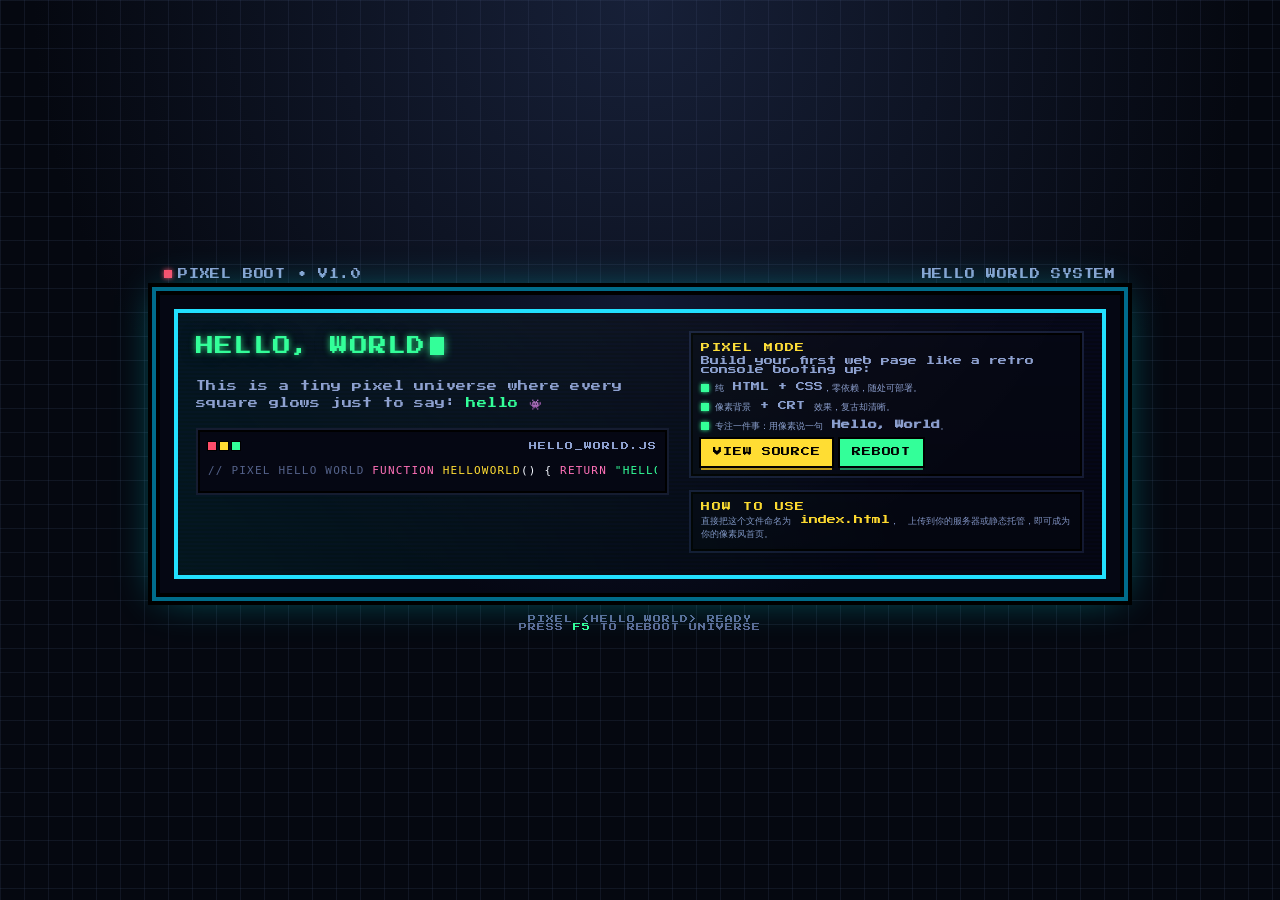
==== index.html @ ab80cd33 "Update index.html" ====
<!DOCTYPE html>
<html lang="zh-CN">
<head>
  <meta charset="UTF-8">
  <title>Pixel Hello World</title>
  <meta name="viewport" content="width=device-width, initial-scale=1.0">

  <!-- 像素字体 -->
  <link rel="preconnect" href="https://fonts.googleapis.com">
  <link rel="preconnect" href="https://fonts.gstatic.com" crossorigin>
  <link href="https://fonts.googleapis.com/css2?family=Press+Start+2P&display=swap" rel="stylesheet">

  <style>
    /* 全局重置 */
    * {
      margin: 0;
      padding: 0;
      box-sizing: border-box;
    }

    :root {
      --bg: #050810;
      --grid: rgba(72, 85, 122, 0.18);
      --screen-bg: #0b1020;
      --screen-border: #22e0ff;
      --screen-border-dark: #006c8a;
      --text-main: #f4f7ff;
      --text-dim: #8ea1d0;
      --accent: #ffdd33;
      --pixel-green: #33ff99;
      --danger: #ff4d6a;
    }

    body {
      min-height: 100vh;
      background:
        linear-gradient(90deg, var(--grid) 1px, transparent 1px),
        linear-gradient(var(--grid) 1px, transparent 1px),
        radial-gradient(circle at top, #172038 0, var(--bg) 55%);
      background-size: 24px 24px, 24px 24px, cover;
      color: var(--text-main);
      font-family: system-ui, -apple-system, BlinkMacSystemFont, "Segoe UI", sans-serif;
      display: flex;
      align-items: center;
      justify-content: center;
      padding: 16px;
      overflow: hidden;
    }

    /* 漂浮像素方块背景 */
    .pixel-floating {
      position: fixed;
      inset: 0;
      pointer-events: none;
      z-index: 0;
    }

    .pixel-dot {
      position: absolute;
      width: 6px;
      height: 6px;
      background: #39ffb6;
      box-shadow: 0 0 10px #39ffb6;
      image-rendering: pixelated;
      opacity: 0.7;
      animation: float 14s linear infinite;
    }

    .pixel-dot:nth-child(2) { background: #ff71b8; box-shadow: 0 0 10px #ff71b8; animation-duration: 18s; }
    .pixel-dot:nth-child(3) { background: #ffd93b; box-shadow: 0 0 10px #ffd93b; animation-duration: 22s; }
    .pixel-dot:nth-child(4) { background: #7aa2ff; box-shadow: 0 0 10px #7aa2ff; animation-duration: 16s; }

    @keyframes float {
      0% { transform: translateY(0) translateX(0); opacity: 0; }
      10% { opacity: 1; }
      50% { transform: translateY(-40vh) translateX(20vw); }
      100% { transform: translateY(-90vh) translateX(-10vw); opacity: 0; }
    }

    /* 中央内容 */
    .wrapper {
      position: relative;
      z-index: 1;
      width: 100%;
      max-width: 960px;
      display: flex;
      flex-direction: column;
      gap: 16px;
    }

    .top-bar {
      display: flex;
      justify-content: space-between;
      align-items: center;
      font-family: "Press Start 2P", system-ui, sans-serif;
      font-size: 10px;
      color: var(--text-dim);
      text-transform: uppercase;
      letter-spacing: 0.08em;
      padding-inline: 4px;
    }

    .top-bar span {
      display: inline-flex;
      align-items: center;
      gap: 6px;
    }

    .pixel-dot-mini {
      width: 8px;
      height: 8px;
      background: #ff4d6a;
      box-shadow: 0 0 5px #ff4d6a;
      image-rendering: pixelated;
    }

    /* 像素屏幕 */
    .screen {
      position: relative;
      background: radial-gradient(circle at top, #111933, #050713 60%);
      padding: 14px;
      border-radius: 0;
      image-rendering: pixelated;
      box-shadow:
        0 0 0 4px #000,
        0 0 0 8px var(--screen-border-dark),
        0 0 0 12px #000,
        0 0 40px rgba(0, 242, 255, 0.46);
    }

    /* 模拟像素边缘：用多个内阴影 */
    .screen-inner {
      border: 4px solid var(--screen-border);
      background: repeating-linear-gradient(
          to bottom,
          #050713 0px,
          #050713 2px,
          #06081a 2px,
          #06081a 4px
      );
      padding: 18px 18px 22px;
      position: relative;
      overflow: hidden;
    }

    .scanline {
      position: absolute;
      inset: 0;
      background: linear-gradient(
        to bottom,
        rgba(255, 255, 255, 0.04),
        rgba(0, 0, 0, 0.2)
      );
      mix-blend-mode: soft-light;
      pointer-events: none;
    }

    .glow {
      position: absolute;
      inset: -40%;
      background:
        radial-gradient(circle at 50% -20%, rgba(255, 255, 255, 0.12), transparent 50%),
        radial-gradient(circle at 10% 120%, rgba(0, 255, 204, 0.28), transparent 60%);
      opacity: 0.4;
      pointer-events: none;
    }

    /* 内容布局 */
    .screen-grid {
      display: grid;
      grid-template-columns: minmax(0, 3fr) minmax(0, 2.5fr);
      gap: 20px;
    }

    @media (max-width: 768px) {
      .screen-grid {
        grid-template-columns: 1fr;
      }
      .screen-inner {
        padding: 14px;
      }
    }

    /* 左侧：Hello World 像素文本 */
    .hello-block {
      font-family: "Press Start 2P", system-ui, sans-serif;
      color: var(--pixel-green);
      text-transform: uppercase;
      letter-spacing: 0.1em;
      line-height: 1.7;
      font-size: 12px;
      position: relative;
    }

    .hello-title {
      font-size: 18px;
      margin-bottom: 16px;
      text-shadow:
        0 0 6px rgba(51, 255, 153, 0.8),
        0 0 14px rgba(0, 0, 0, 0.8);
      display: inline-flex;
      align-items: center;
    }

    .cursor {
      display: inline-block;
      width: 14px;
      height: 18px;
      margin-left: 4px;
      background: var(--pixel-green);
      box-shadow: 0 0 8px rgba(51, 255, 153, 0.9);
      animation: blink 0.9s steps(1, end) infinite;
    }

    @keyframes blink {
      0%, 49% { opacity: 1; }
      50%, 100% { opacity: 0; }
    }

    .hello-sub {
      margin-bottom: 16px;
      color: var(--text-dim);
      font-size: 10px;
      text-transform: none;
      letter-spacing: 0.04em;
    }

    /* “代码”部分 */
    .code-box {
      margin-top: 8px;
      background: #050713;
      border: 2px solid #151c30;
      padding: 10px 10px 12px;
      box-shadow: inset 0 0 0 2px #000;
      position: relative;
    }

    .code-header {
      display: flex;
      align-items: center;
      justify-content: space-between;
      margin-bottom: 8px;
      font-size: 8px;
      color: var(--text-dim);
    }

    .code-dots {
      display: flex;
      gap: 4px;
    }

    .code-dot {
      width: 8px;
      height: 8px;
      background: #353b56;
      box-shadow: 0 0 0 1px #000;
    }

    .code-dot.red { background: var(--danger); }
    .code-dot.yellow { background: var(--accent); }
    .code-dot.green { background: var(--pixel-green); }

    .code-body {
      font-size: 11px;
      line-height: 1.8;
      color: var(--text-main);
      white-space: nowrap;
      overflow-x: auto;
    }

    .code-body::-webkit-scrollbar {
      height: 6px;
    }

    .code-body::-webkit-scrollbar-thumb {
      background: #222842;
    }

    .c-kw { color: #ff71b8; }
    .c-fn { color: #ffdd33; }
    .c-str { color: #33ff99; }
    .c-cmt { color: #54628a; }

    /* 右侧：说明 / 按钮 */
    .info-block {
      font-family: "Press Start 2P", system-ui, sans-serif;
      font-size: 9px;
      color: var(--text-dim);
      display: flex;
      flex-direction: column;
      gap: 12px;
    }

    .info-title {
      text-transform: uppercase;
      letter-spacing: 0.16em;
      color: var(--accent);
      margin-bottom: 4px;
    }

    .info-card {
      border: 2px solid #171e39;
      background: #050713;
      padding: 10px;
      box-shadow: inset 0 0 0 2px #000;
    }

    .info-list {
      list-style: none;
      margin-top: 8px;
    }

    .info-list li {
      margin-bottom: 6px;
      display: flex;
      gap: 6px;
      align-items: flex-start;
    }

    .bullet {
      width: 8px;
      height: 8px;
      background: var(--pixel-green);
      box-shadow: 0 0 4px var(--pixel-green);
      flex-shrink: 0;
      margin-top: 2px;
    }

    /* 像素按钮 */
    .btn-row {
      display: flex;
      flex-wrap: wrap;
      gap: 8px;
      margin-top: 6px;
    }

    .pixel-btn {
      position: relative;
      padding: 8px 12px 10px;
      border: 0;
      background: #ffdd33;
      color: #000;
      font-family: "Press Start 2P", system-ui, sans-serif;
      font-size: 9px;
      text-transform: uppercase;
      letter-spacing: 0.08em;
      cursor: pointer;
      box-shadow:
        0 0 0 2px #000,
        0 4px 0 #b89619;
      image-rendering: pixelated;
      transition: transform 0.05s linear, box-shadow 0.05s linear;
    }

    .pixel-btn.secondary {
      background: #33ff99;
      box-shadow: 0 0 0 2px #000, 0 4px 0 #1c8a5b;
    }

    .pixel-btn:active {
      transform: translateY(2px);
      box-shadow: 0 0 0 2px #000, 0 2px 0 #b89619;
    }

    .pixel-btn.secondary:active {
      box-shadow: 0 0 0 2px #000, 0 2px 0 #1c8a5b;
    }

    /* 页脚 */
    .footer {
      font-family: "Press Start 2P", system-ui, sans-serif;
      font-size: 8px;
      text-align: center;
      color: #5d6a96;
      margin-top: 6px;
      letter-spacing: 0.12em;
      text-transform: uppercase;
    }

    .footer span {
      color: var(--pixel-green);
    }

    @media (max-width: 480px) {
      .hello-title {
        font-size: 14px;
      }
      .screen-inner {
        padding: 12px;
      }
      .hello-block {
        font-size: 10px;
      }
    }
  </style>
</head>
<body>
  <!-- 背景漂浮像素 -->
  <div class="pixel-floating">
    <div class="pixel-dot" style="left: 10%; bottom: -10%;"></div>
    <div class="pixel-dot" style="left: 60%; bottom: -12%;"></div>
    <div class="pixel-dot" style="left: 85%; bottom: -16%;"></div>
    <div class="pixel-dot" style="left: 35%; bottom: -20%;"></div>
  </div>

  <div class="wrapper">
    <div class="top-bar">
      <span>
        <div class="pixel-dot-mini"></div>
        PIXEL BOOT • v1.0
      </span>
      <span>HELLO WORLD SYSTEM</span>
    </div>

    <main class="screen">
      <div class="screen-inner">
        <div class="glow"></div>
        <div class="scanline"></div>

        <div class="screen-grid">
          <!-- 左：像素 Hello World -->
          <section class="hello-block">
            <div class="hello-title">
              HELLO, WORLD
              <span class="cursor"></span>
            </div>

            <p class="hello-sub">
              This is a tiny pixel universe where every square glows just to say:
              <span style="color: var(--pixel-green);">hello</span> 👾
            </p>

            <div class="code-box" aria-label="hello world source code">
              <div class="code-header">
                <div class="code-dots">
                  <div class="code-dot red"></div>
                  <div class="code-dot yellow"></div>
                  <div class="code-dot green"></div>
                </div>
                <span>hello_world.js</span>
              </div>
              <pre class="code-body">
<span class="c-cmt">// pixel hello world</span>
<span class="c-kw">function</span> <span class="c-fn">helloWorld</span>() {  
  <span class="c-kw">return</span> <span class="c-str">"HELLO, WORLD"</span>;  
}

<span class="c-kw">const</span> screen = <span class="c-str">"#pixel-screen"</span>;
<span class="c-fn">drawText</span>(screen, <span class="c-fn">helloWorld</span>());</pre>
            </div>
          </section>

          <!-- 右：说明与操作 -->
          <aside class="info-block">
            <div class="info-card">
              <div class="info-title">PIXEL MODE</div>
              <p>
                Build your first web page like a retro console booting up:
              </p>
              <ul class="info-list">
                <li>
                  <span class="bullet"></span>
                  <span>纯 HTML + CSS，零依赖，随处可部署。</span>
                </li>
                <li>
                  <span class="bullet"></span>
                  <span>像素背景 + CRT 效果，复古却清晰。</span>
                </li>
                <li>
                  <span class="bullet"></span>
                  <span>专注一件事：用像素说一句 <strong>Hello, World</strong>。</span>
                </li>
              </ul>

              <div class="btn-row">
                <button class="pixel-btn" type="button" onclick="scrollToFooter()">
                  VIEW SOURCE
                </button>
                <button class="pixel-btn secondary" type="button" onclick="window.location.reload()">
                  REBOOT
                </button>
              </div>
            </div>

            <div class="info-card">
              <div class="info-title">HOW TO USE</div>
              <p>
                直接把这个文件命名为 <span style="color: var(--accent);">index.html</span>，
                上传到你的服务器或静态托管，即可成为你的像素风首页。
              </p>
            </div>
          </aside>
        </div>
      </div>
    </main>

    <div class="footer" id="footer">
      <div>PIXEL &lt;HELLO WORLD&gt; READY</div>
      <div>PRESS <span>F5</span> TO REBOOT UNIVERSE</div>
    </div>
  </div>

  <script>
    function scrollToFooter() {
      const el = document.getElementById('footer');
      if (el) {
        el.scrollIntoView({ behavior: 'smooth' });
      }
    }
  </script>
</body>
</html>
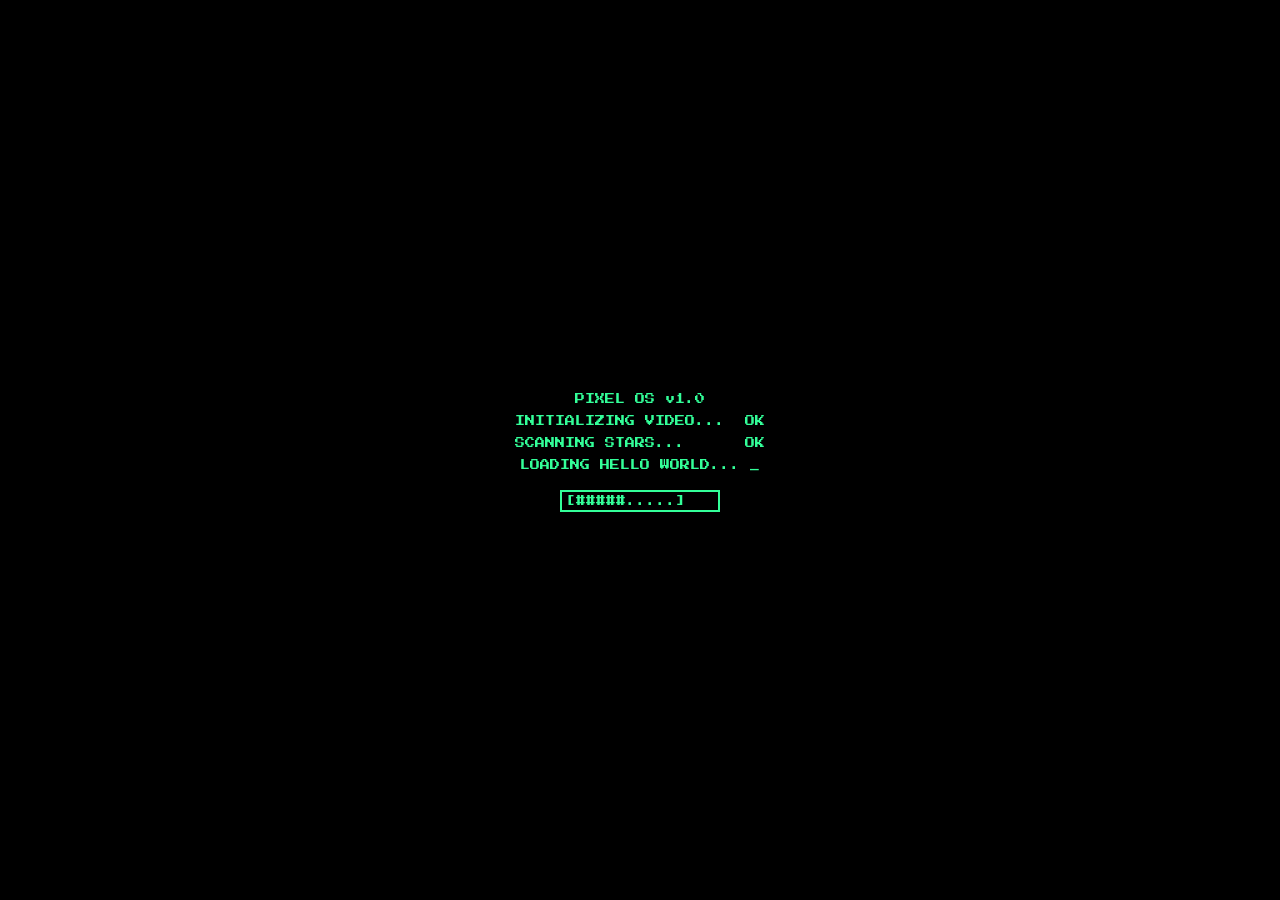
==== commit 5c102a9c: "Update index.html" ====
--- a/index.html
+++ b/index.html
@@ -2,7 +2,7 @@
 <html lang="zh-CN">
 <head>
   <meta charset="UTF-8">
-  <title>Pixel Hello World</title>
+  <title>Pixel Hello World OS</title>
   <meta name="viewport" content="width=device-width, initial-scale=1.0">
 
   <!-- 像素字体 -->
@@ -11,7 +11,6 @@
   <link href="https://fonts.googleapis.com/css2?family=Press+Start+2P&display=swap" rel="stylesheet">
 
   <style>
-    /* 全局重置 */
     * {
       margin: 0;
       padding: 0;
@@ -21,7 +20,7 @@
     :root {
       --bg: #050810;
       --grid: rgba(72, 85, 122, 0.18);
-      --screen-bg: #0b1020;
+      --screen-bg: #050713;
       --screen-border: #22e0ff;
       --screen-border-dark: #006c8a;
       --text-main: #f4f7ff;
@@ -29,6 +28,52 @@
       --accent: #ffdd33;
       --pixel-green: #33ff99;
       --danger: #ff4d6a;
+      --hero-color: #33ff99;
+    }
+
+    /* 主题：通过 data-theme 切换变量 */
+    [data-theme="crt"] {
+      --screen-border: #22e0ff;
+      --screen-border-dark: #006c8a;
+      --pixel-green: #33ff99;
+      --accent: #ffdd33;
+      --hero-color: #33ff99;
+      --bg: #030608;
+      --text-main: #f4f7ff;
+      --text-dim: #8ea1d0;
+    }
+
+    [data-theme="synth"] {
+      --screen-border: #ff4af2;
+      --screen-border-dark: #7a0d84;
+      --pixel-green: #ff71b8;
+      --accent: #ffdd33;
+      --hero-color: #ff71b8;
+      --bg: #050013;
+      --text-main: #fef2ff;
+      --text-dim: #c79de8;
+    }
+
+    [data-theme="gb"] {
+      --screen-border: #9bbc0f;
+      --screen-border-dark: #4e6b06;
+      --pixel-green: #9bbc0f;
+      --accent: #8bac0f;
+      --hero-color: #9bbc0f;
+      --bg: #0f380f;
+      --text-main: #e0f8cf;
+      --text-dim: #8bac0f;
+    }
+
+    [data-theme="classic"] {
+      --screen-border: #b0b0b0;
+      --screen-border-dark: #6c6c6c;
+      --pixel-green: #ffffff;
+      --accent: #ffd93b;
+      --hero-color: #ffffff;
+      --bg: #111111;
+      --text-main: #f1f1f1;
+      --text-dim: #aaaaaa;
     }
 
     body {
@@ -36,23 +81,56 @@
       background:
         linear-gradient(90deg, var(--grid) 1px, transparent 1px),
         linear-gradient(var(--grid) 1px, transparent 1px),
-        radial-gradient(circle at top, #172038 0, var(--bg) 55%);
+        radial-gradient(circle at top, #171f3a 0, var(--bg) 55%);
       background-size: 24px 24px, 24px 24px, cover;
       color: var(--text-main);
       font-family: system-ui, -apple-system, BlinkMacSystemFont, "Segoe UI", sans-serif;
       display: flex;
       align-items: center;
       justify-content: center;
-      padding: 16px;
+      padding: 12px;
       overflow: hidden;
     }
 
-    /* 漂浮像素方块背景 */
-    .pixel-floating {
+    .app-root {
+      position: relative;
+      width: 100%;
+      max-width: 1120px;
+      z-index: 1;
+    }
+
+    /* 背景星空 + 像素块 */
+    .layer-back {
       position: fixed;
       inset: 0;
       pointer-events: none;
       z-index: 0;
+      overflow: hidden;
+    }
+
+    .stars {
+      position: absolute;
+      inset: -20%;
+      background-image:
+        radial-gradient(2px 2px at 20% 10%, rgba(255,255,255,0.7), transparent),
+        radial-gradient(2px 2px at 80% 40%, rgba(255,255,255,0.6), transparent),
+        radial-gradient(2px 2px at 50% 80%, rgba(255,255,255,0.7), transparent),
+        radial-gradient(2px 2px at 10% 70%, rgba(255,255,255,0.4), transparent),
+        radial-gradient(2px 2px at 90% 20%, rgba(255,255,255,0.5), transparent);
+      animation: star-move 50s linear infinite;
+      opacity: 0.7;
+    }
+
+    @keyframes star-move {
+      0% { transform: translateY(0) translateX(0); }
+      50% { transform: translateY(30px) translateX(-20px); }
+      100% { transform: translateY(0) translateX(0); }
+    }
+
+    .pixel-floating {
+      position: absolute;
+      inset: 0;
+      pointer-events: none;
     }
 
     .pixel-dot {
@@ -77,30 +155,61 @@
       100% { transform: translateY(-90vh) translateX(-10vw); opacity: 0; }
     }
 
-    /* 中央内容 */
-    .wrapper {
-      position: relative;
-      z-index: 1;
-      width: 100%;
-      max-width: 960px;
+    /* BOOT 屏幕 */
+    #boot-screen {
+      position: fixed;
+      inset: 0;
+      background: #000;
+      color: #33ff99;
       display: flex;
+      align-items: center;
+      justify-content: center;
       flex-direction: column;
-      gap: 16px;
-    }
-
+      font-family: "Press Start 2P", system-ui, sans-serif;
+      font-size: 10px;
+      z-index: 999;
+    }
+
+    #boot-screen.hidden {
+      animation: boot-out 0.7s ease forwards;
+    }
+
+    @keyframes boot-out {
+      to {
+        opacity: 0;
+        visibility: hidden;
+      }
+    }
+
+    .boot-line {
+      margin: 6px 0;
+      white-space: pre;
+    }
+
+    .boot-progress {
+      margin-top: 14px;
+      display: inline-block;
+      border: 2px solid #33ff99;
+      padding: 4px;
+      min-width: 160px;
+      text-align: left;
+    }
+
+    /* 顶部栏 */
     .top-bar {
       display: flex;
       justify-content: space-between;
       align-items: center;
       font-family: "Press Start 2P", system-ui, sans-serif;
-      font-size: 10px;
+      font-size: 9px;
       color: var(--text-dim);
       text-transform: uppercase;
       letter-spacing: 0.08em;
-      padding-inline: 4px;
-    }
-
-    .top-bar span {
+      padding-inline: 2px;
+      margin-bottom: 8px;
+    }
+
+    .top-left {
       display: inline-flex;
       align-items: center;
       gap: 6px;
@@ -109,36 +218,102 @@
     .pixel-dot-mini {
       width: 8px;
       height: 8px;
-      background: #ff4d6a;
-      box-shadow: 0 0 5px #ff4d6a;
+      background: var(--danger);
+      box-shadow: 0 0 5px var(--danger);
       image-rendering: pixelated;
     }
 
-    /* 像素屏幕 */
+    .top-right {
+      display: flex;
+      gap: 10px;
+      align-items: center;
+      flex-wrap: wrap;
+      justify-content: flex-end;
+    }
+
+    /* 像素按钮 / select */
+    .pixel-btn {
+      position: relative;
+      padding: 6px 10px 8px;
+      border: 0;
+      background: var(--accent);
+      color: #000;
+      font-family: "Press Start 2P", system-ui, sans-serif;
+      font-size: 8px;
+      text-transform: uppercase;
+      letter-spacing: 0.06em;
+      cursor: pointer;
+      box-shadow: 0 0 0 2px #000, 0 3px 0 #6f5b16;
+      image-rendering: pixelated;
+      transition: transform 0.05s linear, box-shadow 0.05s linear, filter 0.1s;
+      white-space: nowrap;
+    }
+
+    .pixel-btn.small {
+      padding-inline: 8px;
+      font-size: 7px;
+    }
+
+    .pixel-btn:active {
+      transform: translateY(1px);
+      box-shadow: 0 0 0 2px #000, 0 1px 0 #6f5b16;
+    }
+
+    .pixel-btn.secondary {
+      background: var(--pixel-green);
+      box-shadow: 0 0 0 2px #000, 0 3px 0 #1c8a5b;
+    }
+
+    .pixel-btn.secondary:active {
+      box-shadow: 0 0 0 2px #000, 0 1px 0 #1c8a5b;
+    }
+
+    .pixel-btn.muted {
+      background: #111627;
+      color: var(--text-dim);
+      box-shadow: 0 0 0 2px #000, 0 3px 0 #12121b;
+    }
+
+    .pixel-btn.active-toggle {
+      filter: brightness(1.2);
+    }
+
+    .pixel-select {
+      font-family: "Press Start 2P", system-ui, sans-serif;
+      font-size: 8px;
+      background: #050713;
+      color: var(--text-main);
+      border: 2px solid #151c30;
+      padding: 4px 6px;
+      text-transform: uppercase;
+      letter-spacing: 0.06em;
+      image-rendering: pixelated;
+    }
+
+    /* 主屏幕框 */
     .screen {
       position: relative;
       background: radial-gradient(circle at top, #111933, #050713 60%);
-      padding: 14px;
+      padding: 12px;
       border-radius: 0;
       image-rendering: pixelated;
       box-shadow:
         0 0 0 4px #000,
         0 0 0 8px var(--screen-border-dark),
         0 0 0 12px #000,
-        0 0 40px rgba(0, 242, 255, 0.46);
-    }
-
-    /* 模拟像素边缘：用多个内阴影 */
+        0 0 40px rgba(0, 242, 255, 0.35);
+    }
+
     .screen-inner {
       border: 4px solid var(--screen-border);
       background: repeating-linear-gradient(
-          to bottom,
-          #050713 0px,
-          #050713 2px,
-          #06081a 2px,
-          #06081a 4px
+        to bottom,
+        #050713 0px,
+        #050713 2px,
+        #06081a 2px,
+        #06081a 4px
       );
-      padding: 18px 18px 22px;
+      padding: 16px;
       position: relative;
       overflow: hidden;
     }
@@ -153,6 +328,7 @@
       );
       mix-blend-mode: soft-light;
       pointer-events: none;
+      z-index: 0;
     }
 
     .glow {
@@ -163,43 +339,51 @@
         radial-gradient(circle at 10% 120%, rgba(0, 255, 204, 0.28), transparent 60%);
       opacity: 0.4;
       pointer-events: none;
-    }
-
-    /* 内容布局 */
-    .screen-grid {
+      z-index: 0;
+    }
+
+    .screen-layout {
+      position: relative;
+      z-index: 1;
       display: grid;
-      grid-template-columns: minmax(0, 3fr) minmax(0, 2.5fr);
-      gap: 20px;
-    }
-
-    @media (max-width: 768px) {
-      .screen-grid {
+      grid-template-columns: minmax(0, 2.1fr) minmax(0, 1.9fr);
+      gap: 16px;
+    }
+
+    @media (max-width: 860px) {
+      .screen-layout {
         grid-template-columns: 1fr;
       }
-      .screen-inner {
-        padding: 14px;
-      }
-    }
-
-    /* 左侧：Hello World 像素文本 */
-    .hello-block {
+    }
+
+    /* HERO 文本 */
+    .hero {
       font-family: "Press Start 2P", system-ui, sans-serif;
       color: var(--pixel-green);
       text-transform: uppercase;
-      letter-spacing: 0.1em;
-      line-height: 1.7;
-      font-size: 12px;
-      position: relative;
-    }
-
-    .hello-title {
+      letter-spacing: 0.12em;
+      line-height: 1.6;
+      font-size: 11px;
+      margin-bottom: 12px;
+    }
+
+    .hero-title {
       font-size: 18px;
-      margin-bottom: 16px;
+      margin-bottom: 10px;
+      color: var(--hero-color);
       text-shadow:
         0 0 6px rgba(51, 255, 153, 0.8),
         0 0 14px rgba(0, 0, 0, 0.8);
       display: inline-flex;
       align-items: center;
+    }
+
+    .hero-sub {
+      font-size: 9px;
+      color: var(--text-dim);
+      text-transform: none;
+      letter-spacing: 0.06em;
+      margin-bottom: 8px;
     }
 
     .cursor {
@@ -217,31 +401,27 @@
       50%, 100% { opacity: 0; }
     }
 
-    .hello-sub {
-      margin-bottom: 16px;
-      color: var(--text-dim);
-      font-size: 10px;
-      text-transform: none;
-      letter-spacing: 0.04em;
-    }
-
-    /* “代码”部分 */
-    .code-box {
+    /* 终端 */
+    .terminal-card {
       margin-top: 8px;
       background: #050713;
       border: 2px solid #151c30;
-      padding: 10px 10px 12px;
+      padding: 8px 8px 10px;
       box-shadow: inset 0 0 0 2px #000;
       position: relative;
-    }
-
-    .code-header {
+      display: flex;
+      flex-direction: column;
+      height: 220px;
+    }
+
+    .terminal-header {
       display: flex;
       align-items: center;
       justify-content: space-between;
-      margin-bottom: 8px;
       font-size: 8px;
       color: var(--text-dim);
+      margin-bottom: 6px;
+      font-family: "Press Start 2P", system-ui, sans-serif;
     }
 
     .code-dots {
@@ -260,110 +440,256 @@
     .code-dot.yellow { background: var(--accent); }
     .code-dot.green { background: var(--pixel-green); }
 
-    .code-body {
-      font-size: 11px;
-      line-height: 1.8;
-      color: var(--text-main);
-      white-space: nowrap;
-      overflow-x: auto;
-    }
-
-    .code-body::-webkit-scrollbar {
-      height: 6px;
-    }
-
-    .code-body::-webkit-scrollbar-thumb {
+    .terminal-output {
+      flex: 1;
+      overflow-y: auto;
+      font-family: "Press Start 2P", system-ui, sans-serif;
+      font-size: 9px;
+      line-height: 1.7;
+      color: var(--pixel-green);
+      padding-right: 4px;
+      margin-bottom: 4px;
+      white-space: pre-wrap;
+    }
+
+    .terminal-output::-webkit-scrollbar {
+      width: 5px;
+    }
+
+    .terminal-output::-webkit-scrollbar-thumb {
       background: #222842;
     }
 
-    .c-kw { color: #ff71b8; }
-    .c-fn { color: #ffdd33; }
-    .c-str { color: #33ff99; }
-    .c-cmt { color: #54628a; }
-
-    /* 右侧：说明 / 按钮 */
-    .info-block {
+    .terminal-input-row {
+      display: flex;
+      align-items: center;
+      gap: 4px;
       font-family: "Press Start 2P", system-ui, sans-serif;
       font-size: 9px;
+      color: var(--pixel-green);
+    }
+
+    .terminal-prompt {
+      flex-shrink: 0;
+    }
+
+    .terminal-input {
+      flex: 1;
+      border: none;
+      background: transparent;
+      outline: none;
+      color: var(--pixel-green);
+      font-family: "Press Start 2P", system-ui, sans-serif;
+      font-size: 9px;
+    }
+
+    .terminal-input::placeholder {
+      color: #4f5a5f;
+    }
+
+    .terminal-line.system {
       color: var(--text-dim);
+    }
+
+    .terminal-line.error {
+      color: var(--danger);
+    }
+
+    /* 右侧：精灵 + LOGO 生成器 */
+    .right-pane {
       display: flex;
       flex-direction: column;
-      gap: 12px;
-    }
-
-    .info-title {
-      text-transform: uppercase;
-      letter-spacing: 0.16em;
-      color: var(--accent);
-      margin-bottom: 4px;
-    }
-
-    .info-card {
+      gap: 10px;
+    }
+
+    .sprite-card {
       border: 2px solid #171e39;
       background: #050713;
       padding: 10px;
       box-shadow: inset 0 0 0 2px #000;
-    }
-
-    .info-list {
-      list-style: none;
-      margin-top: 8px;
-    }
-
-    .info-list li {
+      display: grid;
+      grid-template-columns: minmax(0, 1.6fr) minmax(0, 1.4fr);
+      gap: 10px;
+    }
+
+    @media (max-width: 600px) {
+      .sprite-card {
+        grid-template-columns: 1fr;
+      }
+    }
+
+    .sprite-world {
+      position: relative;
+      background: #050713;
+      border: 2px solid #171e39;
+      height: 140px;
+      overflow: hidden;
+      image-rendering: pixelated;
+    }
+
+    .ground {
+      position: absolute;
+      left: 0;
+      right: 0;
+      bottom: 0;
+      height: 40px;
+      background:
+        linear-gradient(#141b33, #050713),
+        repeating-linear-gradient(
+          to right,
+          #11172b 0,
+          #11172b 6px,
+          #050713 6px,
+          #050713 12px
+        );
+      box-shadow: 0 0 0 2px #000;
+    }
+
+    .sprite {
+      position: absolute;
+      bottom: 40px;
+      left: 10%;
+      width: 32px;
+      height: 32px;
+      background:
+        linear-gradient(#ffffff 0, #ffffff 50%, #ffd93b 50%, #ffd93b 100%);
+      box-shadow:
+        0 0 0 2px #000,
+        0 0 12px rgba(0, 0, 0, 0.6);
+      image-rendering: pixelated;
+      animation: walk 4s ease-in-out infinite;
+      cursor: pointer;
+    }
+
+    .sprite::before {
+      content: "";
+      position: absolute;
+      width: 18px;
+      height: 8px;
+      background: #000;
+      top: 6px;
+      left: 7px;
+      box-shadow: 0 0 0 2px #000;
+    }
+
+    .sprite::after {
+      content: "";
+      position: absolute;
+      width: 8px;
+      height: 4px;
+      background: #000;
+      top: 18px;
+      left: 10px;
+    }
+
+    @keyframes walk {
+      0% { transform: translateX(0) translateY(0); }
+      25% { transform: translateX(40px) translateY(-4px); }
+      50% { transform: translateX(80px) translateY(0); }
+      75% { transform: translateX(40px) translateY(-4px); }
+      100% { transform: translateX(0) translateY(0); }
+    }
+
+    .sprite-bubble {
+      position: absolute;
+      left: 60px;
+      bottom: 70px;
+      max-width: 160px;
+      background: #050713;
+      border: 2px solid #171e39;
+      color: var(--text-main);
+      font-family: "Press Start 2P", system-ui, sans-serif;
+      font-size: 8px;
+      padding: 6px 8px;
+      box-shadow: 0 0 0 2px #000;
+      display: none;
+    }
+
+    .sprite-bubble::after {
+      content: "";
+      position: absolute;
+      left: -10px;
+      bottom: 4px;
+      width: 10px;
+      height: 10px;
+      background: #050713;
+      border-left: 2px solid #171e39;
+      border-bottom: 2px solid #171e39;
+      box-shadow: -2px 2px 0 #000;
+      transform: rotate(45deg);
+    }
+
+    .sprite-bubble.show {
+      display: block;
+    }
+
+    .sprite-info {
+      font-family: "Press Start 2P", system-ui, sans-serif;
+      font-size: 8px;
+      color: var(--text-dim);
+      line-height: 1.6;
+    }
+
+    .sprite-info-title {
+      color: var(--accent);
+      text-transform: uppercase;
+      letter-spacing: 0.1em;
+      margin-bottom: 4px;
+    }
+
+    /* LOGO 生成器 */
+    .logo-card {
+      border: 2px solid #171e39;
+      background: #050713;
+      padding: 10px;
+      box-shadow: inset 0 0 0 2px #000;
+      margin-top: 4px;
+    }
+
+    .logo-title {
+      font-family: "Press Start 2P", system-ui, sans-serif;
+      font-size: 8px;
+      color: var(--accent);
+      text-transform: uppercase;
+      letter-spacing: 0.1em;
       margin-bottom: 6px;
-      display: flex;
-      gap: 6px;
-      align-items: flex-start;
-    }
-
-    .bullet {
-      width: 8px;
-      height: 8px;
-      background: var(--pixel-green);
-      box-shadow: 0 0 4px var(--pixel-green);
-      flex-shrink: 0;
-      margin-top: 2px;
-    }
-
-    /* 像素按钮 */
-    .btn-row {
+    }
+
+    .logo-row {
       display: flex;
       flex-wrap: wrap;
-      gap: 8px;
-      margin-top: 6px;
-    }
-
-    .pixel-btn {
-      position: relative;
-      padding: 8px 12px 10px;
-      border: 0;
-      background: #ffdd33;
-      color: #000;
-      font-family: "Press Start 2P", system-ui, sans-serif;
-      font-size: 9px;
-      text-transform: uppercase;
-      letter-spacing: 0.08em;
-      cursor: pointer;
-      box-shadow:
-        0 0 0 2px #000,
-        0 4px 0 #b89619;
+      gap: 6px;
+      margin-bottom: 6px;
+    }
+
+    .logo-input {
+      flex: 1;
+      min-width: 120px;
+      border: 2px solid #151c30;
+      background: #050713;
+      color: var(--text-main);
+      font-family: "Press Start 2P", system-ui, sans-serif;
+      font-size: 8px;
+      padding: 4px 6px;
+      outline: none;
+    }
+
+    canvas#logo-canvas {
+      border: 2px solid #151c30;
+      background: #000;
       image-rendering: pixelated;
-      transition: transform 0.05s linear, box-shadow 0.05s linear;
-    }
-
-    .pixel-btn.secondary {
-      background: #33ff99;
-      box-shadow: 0 0 0 2px #000, 0 4px 0 #1c8a5b;
-    }
-
-    .pixel-btn:active {
-      transform: translateY(2px);
-      box-shadow: 0 0 0 2px #000, 0 2px 0 #b89619;
-    }
-
-    .pixel-btn.secondary:active {
-      box-shadow: 0 0 0 2px #000, 0 2px 0 #1c8a5b;
+      width: 100%;
+      max-width: 300px;
+      height: auto;
+      display: block;
+      box-shadow: 0 0 0 2px #000;
+    }
+
+    .logo-tip {
+      font-family: "Press Start 2P", system-ui, sans-serif;
+      font-size: 7px;
+      color: var(--text-dim);
+      margin-top: 4px;
     }
 
     /* 页脚 */
@@ -381,132 +707,504 @@
       color: var(--pixel-green);
     }
 
-    @media (max-width: 480px) {
-      .hello-title {
-        font-size: 14px;
+    @media (max-width: 520px) {
+      .hero-title {
+        font-size: 15px;
       }
       .screen-inner {
         padding: 12px;
       }
-      .hello-block {
-        font-size: 10px;
+      .hero-sub {
+        font-size: 8px;
+      }
+      .terminal-card {
+        height: 200px;
       }
     }
   </style>
 </head>
-<body>
-  <!-- 背景漂浮像素 -->
-  <div class="pixel-floating">
-    <div class="pixel-dot" style="left: 10%; bottom: -10%;"></div>
-    <div class="pixel-dot" style="left: 60%; bottom: -12%;"></div>
-    <div class="pixel-dot" style="left: 85%; bottom: -16%;"></div>
-    <div class="pixel-dot" style="left: 35%; bottom: -20%;"></div>
+<body data-theme="crt">
+  <!-- 背景层 -->
+  <div class="layer-back">
+    <div class="stars"></div>
+    <div class="pixel-floating">
+      <div class="pixel-dot" style="left: 10%; bottom: -10%;"></div>
+      <div class="pixel-dot" style="left: 60%; bottom: -12%;"></div>
+      <div class="pixel-dot" style="left: 85%; bottom: -16%;"></div>
+      <div class="pixel-dot" style="left: 35%; bottom: -20%;"></div>
+    </div>
   </div>
 
-  <div class="wrapper">
-    <div class="top-bar">
-      <span>
+  <!-- BOOT 屏幕 -->
+  <div id="boot-screen">
+    <div class="boot-line">PIXEL OS v1.0</div>
+    <div class="boot-line">INITIALIZING VIDEO...  OK</div>
+    <div class="boot-line">SCANNING STARS...      OK</div>
+    <div class="boot-line">LOADING HELLO WORLD... _</div>
+    <div class="boot-progress" id="boot-progress">[..........]</div>
+  </div>
+
+  <!-- 主应用 -->
+  <div class="app-root">
+    <!-- 顶部栏 -->
+    <header class="top-bar">
+      <div class="top-left">
         <div class="pixel-dot-mini"></div>
-        PIXEL BOOT • v1.0
-      </span>
-      <span>HELLO WORLD SYSTEM</span>
-    </div>
-
+        PIXEL HELLO WORLD • OS
+      </div>
+      <div class="top-right">
+        <select id="lang-select" class="pixel-select" title="Language">
+          <option value="en">EN</option>
+          <option value="zh" selected>ZH</option>
+          <option value="ja">JA</option>
+          <option value="ko">KO</option>
+          <option value="de">DE</option>
+          <option value="es">ES</option>
+          <option value="fr">FR</option>
+        </select>
+
+        <button class="pixel-btn small muted" data-theme-btn="crt">CRT</button>
+        <button class="pixel-btn small muted" data-theme-btn="synth">SYNTH</button>
+        <button class="pixel-btn small muted" data-theme-btn="gb">GB</button>
+        <button class="pixel-btn small muted" data-theme-btn="classic">CLASSIC</button>
+
+        <button class="pixel-btn small secondary" id="toggle-sfx">SFX OFF</button>
+        <button class="pixel-btn small" id="toggle-bgm">BGM OFF</button>
+      </div>
+    </header>
+
+    <!-- 主像素屏幕 -->
     <main class="screen">
       <div class="screen-inner">
         <div class="glow"></div>
         <div class="scanline"></div>
 
-        <div class="screen-grid">
-          <!-- 左：像素 Hello World -->
-          <section class="hello-block">
-            <div class="hello-title">
-              HELLO, WORLD
-              <span class="cursor"></span>
+        <div class="screen-layout">
+          <!-- 左侧：Hello + 终端 -->
+          <section>
+            <div class="hero">
+              <div class="hero-title">
+                <span id="hero-text">HELLO, WORLD</span>
+                <span class="cursor"></span>
+              </div>
+              <div class="hero-sub" id="hero-sub">
+                一个来自像素宇宙的 "Hello, World" 启动画面。
+              </div>
             </div>
 
-            <p class="hello-sub">
-              This is a tiny pixel universe where every square glows just to say:
-              <span style="color: var(--pixel-green);">hello</span> 👾
-            </p>
-
-            <div class="code-box" aria-label="hello world source code">
-              <div class="code-header">
+            <div class="terminal-card" aria-label="pixel terminal">
+              <div class="terminal-header">
                 <div class="code-dots">
                   <div class="code-dot red"></div>
                   <div class="code-dot yellow"></div>
                   <div class="code-dot green"></div>
                 </div>
-                <span>hello_world.js</span>
+                <span>PIXEL&gt; TERMINAL</span>
               </div>
-              <pre class="code-body">
-<span class="c-cmt">// pixel hello world</span>
-<span class="c-kw">function</span> <span class="c-fn">helloWorld</span>() {  
-  <span class="c-kw">return</span> <span class="c-str">"HELLO, WORLD"</span>;  
-}
-
-<span class="c-kw">const</span> screen = <span class="c-str">"#pixel-screen"</span>;
-<span class="c-fn">drawText</span>(screen, <span class="c-fn">helloWorld</span>());</pre>
+              <div class="terminal-output" id="terminal-output"></div>
+              <div class="terminal-input-row">
+                <span class="terminal-prompt">PS&gt;</span>
+                <input
+                  id="terminal-input"
+                  class="terminal-input"
+                  type="text"
+                  autocomplete="off"
+                  spellcheck="false"
+                  placeholder='type "help" and press enter...'
+                />
+              </div>
             </div>
           </section>
 
-          <!-- 右：说明与操作 -->
-          <aside class="info-block">
-            <div class="info-card">
-              <div class="info-title">PIXEL MODE</div>
-              <p>
-                Build your first web page like a retro console booting up:
-              </p>
-              <ul class="info-list">
-                <li>
-                  <span class="bullet"></span>
-                  <span>纯 HTML + CSS，零依赖，随处可部署。</span>
-                </li>
-                <li>
-                  <span class="bullet"></span>
-                  <span>像素背景 + CRT 效果，复古却清晰。</span>
-                </li>
-                <li>
-                  <span class="bullet"></span>
-                  <span>专注一件事：用像素说一句 <strong>Hello, World</strong>。</span>
-                </li>
-              </ul>
-
-              <div class="btn-row">
-                <button class="pixel-btn" type="button" onclick="scrollToFooter()">
-                  VIEW SOURCE
+          <!-- 右侧：精灵 + LOGO 生成器 -->
+          <section class="right-pane">
+            <div class="sprite-card">
+              <div class="sprite-world">
+                <div class="sprite" id="sprite"></div>
+                <div class="sprite-bubble" id="sprite-bubble">
+                  HELLO, HUMAN!<br/>WELCOME TO PIXEL WORLD.
+                </div>
+                <div class="ground"></div>
+              </div>
+              <div class="sprite-info">
+                <div class="sprite-info-title">PIXEL COMPANION</div>
+                <p>
+                  · 点击右侧小人，他会对你打招呼。<br/>
+                  · 你可以把这里当成你的像素 AI 宠物。<br/>
+                  · 主题 / 语言切换时，它会继续在宇宙里散步。
+                </p>
+              </div>
+            </div>
+
+            <div class="logo-card">
+              <div class="logo-title">PIXEL LOGO GENERATOR</div>
+              <div class="logo-row">
+                <input
+                  id="logo-input"
+                  class="logo-input"
+                  type="text"
+                  maxlength="16"
+                  placeholder="输入你的名字或项目名..."
+                />
+                <button class="pixel-btn small secondary" id="logo-generate">
+                  GENERATE
                 </button>
-                <button class="pixel-btn secondary" type="button" onclick="window.location.reload()">
-                  REBOOT
+                <button class="pixel-btn small" id="logo-download">
+                  DOWNLOAD
                 </button>
               </div>
+              <canvas id="logo-canvas" width="300" height="80"></canvas>
+              <div class="logo-tip">
+                TIP: 点击 “GENERATE” 生成像素 LOGO，然后 “DOWNLOAD” 保存 PNG。
+              </div>
             </div>
-
-            <div class="info-card">
-              <div class="info-title">HOW TO USE</div>
-              <p>
-                直接把这个文件命名为 <span style="color: var(--accent);">index.html</span>，
-                上传到你的服务器或静态托管，即可成为你的像素风首页。
-              </p>
-            </div>
-          </aside>
+          </section>
         </div>
       </div>
     </main>
 
-    <div class="footer" id="footer">
+    <footer class="footer" id="footer">
       <div>PIXEL &lt;HELLO WORLD&gt; READY</div>
-      <div>PRESS <span>F5</span> TO REBOOT UNIVERSE</div>
-    </div>
+      <div>PRESS <span>ENTER</span> INSIDE TERMINAL</div>
+    </footer>
   </div>
 
   <script>
-    function scrollToFooter() {
-      const el = document.getElementById('footer');
-      if (el) {
-        el.scrollIntoView({ behavior: 'smooth' });
-      }
-    }
+    // ========== BOOT 动画 ==========
+    (function bootSequence() {
+      const boot = document.getElementById('boot-screen');
+      const progress = document.getElementById('boot-progress');
+      let step = 0;
+      const frames = [
+        '[#.........]',
+        '[###.......]',
+        '[#####.....]',
+        '[#######...]',
+        '[#########.]',
+        '[##########]'
+      ];
+      const interval = setInterval(() => {
+        progress.textContent = frames[Math.min(step, frames.length - 1)];
+        step++;
+        if (step > frames.length) {
+          clearInterval(interval);
+          boot.classList.add('hidden');
+        }
+      }, 300);
+    })();
+
+    // ========== 多语言 Hello World ==========
+    const langData = {
+      en: {
+        hero: 'HELLO, WORLD',
+        sub: 'A tiny pixel universe where every square lights up to say hello.'
+      },
+      zh: {
+        hero: '你好，世界',
+        sub: '一个来自像素宇宙的 Hello World 启动画面。'
+      },
+      ja: {
+        hero: 'こんにちは、世界',
+        sub: 'すべてのドットが「こんにちは」と光る小さなピクセル宇宙。'
+      },
+      ko: {
+        hero: '안녕, 세상',
+        sub: '모든 픽셀이 인사를 건네는 작은 우주입니다.'
+      },
+      de: {
+        hero: 'HALLO, WELT',
+        sub: 'Jedes Pixel sagt hier nur eins: Hallo.'
+      },
+      es: {
+        hero: 'HOLA, MUNDO',
+        sub: 'Un pequeño universo de píxeles que sólo quiere saludar.'
+      },
+      fr: {
+        hero: 'BONJOUR, MONDE',
+        sub: 'Un minuscule univers de pixels qui vous dit bonjour.'
+      }
+    };
+
+    const langSelect = document.getElementById('lang-select');
+    const heroText = document.getElementById('hero-text');
+    const heroSub = document.getElementById('hero-sub');
+
+    function updateLanguage(lang) {
+      const data = langData[lang] || langData.en;
+      heroText.textContent = data.hero.toUpperCase();
+      heroSub.textContent = data.sub;
+    }
+
+    langSelect.addEventListener('change', () => {
+      updateLanguage(langSelect.value);
+      playClick();
+    });
+
+    updateLanguage(langSelect.value);
+
+    // ========== 主题切换 ==========
+    const themeButtons = document.querySelectorAll('[data-theme-btn]');
+    function setTheme(theme) {
+      document.body.setAttribute('data-theme', theme);
+      themeButtons.forEach(btn => {
+        if (btn.getAttribute('data-theme-btn') === theme) {
+          btn.classList.remove('muted');
+          btn.classList.add('active-toggle');
+        } else {
+          btn.classList.add('muted');
+          btn.classList.remove('active-toggle');
+        }
+      });
+    }
+    themeButtons.forEach(btn => {
+      btn.addEventListener('click', () => {
+        setTheme(btn.getAttribute('data-theme-btn'));
+        playClick();
+      });
+    });
+    setTheme('crt');
+
+    // ========== 音效 / BGM（Web Audio） ==========
+    let audioCtx = null;
+    let sfxEnabled = false;
+    let bgmEnabled = false;
+    let bgmInterval = null;
+
+    function initAudio() {
+      if (!audioCtx) {
+        const AudioContext = window.AudioContext || window.webkitAudioContext;
+        if (AudioContext) {
+          audioCtx = new AudioContext();
+        }
+      }
+    }
+
+    function playBeep(freq, duration) {
+      if (!sfxEnabled) return;
+      initAudio();
+      if (!audioCtx) return;
+      const osc = audioCtx.createOscillator();
+      const gain = audioCtx.createGain();
+      osc.type = 'square';
+      osc.frequency.value = freq;
+      gain.gain.value = 0.08;
+      osc.connect(gain).connect(audioCtx.destination);
+      osc.start();
+      setTimeout(() => osc.stop(), duration);
+    }
+
+    function playClick() {
+      playBeep(220, 60);
+    }
+
+    const sfxBtn = document.getElementById('toggle-sfx');
+    const bgmBtn = document.getElementById('toggle-bgm');
+
+    sfxBtn.addEventListener('click', () => {
+      sfxEnabled = !sfxEnabled;
+      if (sfxEnabled) {
+        sfxBtn.textContent = 'SFX ON';
+        sfxBtn.classList.add('active-toggle');
+        playClick();
+      } else {
+        sfxBtn.textContent = 'SFX OFF';
+        sfxBtn.classList.remove('active-toggle');
+      }
+    });
+
+    function startBgm() {
+      initAudio();
+      if (!audioCtx) return;
+      if (bgmInterval) clearInterval(bgmInterval);
+
+      let step = 0;
+      const pattern = [440, 660, 550, 660];
+      bgmInterval = setInterval(() => {
+        if (!bgmEnabled) return;
+        playBeep(pattern[step % pattern.length], 100);
+        step++;
+      }, 320);
+    }
+
+    function stopBgm() {
+      if (bgmInterval) {
+        clearInterval(bgmInterval);
+        bgmInterval = null;
+      }
+    }
+
+    bgmBtn.addEventListener('click', () => {
+      bgmEnabled = !bgmEnabled;
+      if (bgmEnabled) {
+        bgmBtn.textContent = 'BGM ON';
+        bgmBtn.classList.add('active-toggle');
+        startBgm();
+      } else {
+        bgmBtn.textContent = 'BGM OFF';
+        bgmBtn.classList.remove('active-toggle');
+        stopBgm();
+      }
+      playClick();
+    });
+
+    // ========== 终端实现 ==========
+    const termOut = document.getElementById('terminal-output');
+    const termIn = document.getElementById('terminal-input');
+
+    function printLine(text, type) {
+      const line = document.createElement('div');
+      line.classList.add('terminal-line');
+      if (type) line.classList.add(type);
+      line.textContent = text;
+      termOut.appendChild(line);
+      termOut.scrollTop = termOut.scrollHeight;
+    }
+
+    function printPrompt(cmd) {
+      printLine('PS> ' + cmd);
+    }
+
+    const termHelpText = [
+      'AVAILABLE COMMANDS:',
+      '  help   - show this help',
+      '  hello  - print hello in current language',
+      '  about  - about this pixel world',
+      '  matrix - temporary matrix mode',
+      '  clear  - clear the screen'
+    ];
+
+    function handleCommand(cmdRaw) {
+      const cmd = cmdRaw.trim().toLowerCase();
+      if (!cmd) return;
+      printPrompt(cmd);
+      playClick();
+
+      switch (cmd) {
+        case 'help':
+          termHelpText.forEach(t => printLine(t, 'system'));
+          break;
+        case 'hello': {
+          const current = langData[langSelect.value] || langData.en;
+          printLine(current.hero.toUpperCase() + ' _/');
+          break;
+        }
+        case 'about':
+          printLine('PIXEL OS v1.0 • HELLO WORLD EDITION', 'system');
+          printLine('MADE WITH PURE HTML + CSS + JS.', 'system');
+          printLine('YOU CAN USE THIS PAGE AS YOUR PIXEL LANDING.', 'system');
+          break;
+        case 'clear':
+          termOut.innerHTML = '';
+          break;
+        case 'matrix':
+          runMatrixMode();
+          break;
+        default:
+          printLine('UNKNOWN COMMAND: ' + cmd, 'error');
+          printLine('TYPE "help" TO SEE AVAILABLE COMMANDS.', 'system');
+      }
+    }
+
+    termIn.addEventListener('keydown', (e) => {
+      if (e.key === 'Enter') {
+        handleCommand(termIn.value);
+        termIn.value = '';
+      }
+    });
+
+    // 初始化终端欢迎信息
+    printLine('PIXEL TERMINAL READY.', 'system');
+    printLine('TYPE "help" AND PRESS ENTER.', 'system');
+
+    // matrix 模式：简单字符雨
+    function runMatrixMode() {
+      const chars = '01';
+      let count = 0;
+      const maxLines = 16;
+      const interval = setInterval(() => {
+        let line = '';
+        const len = 24;
+        for (let i = 0; i < len; i++) {
+          line += chars[Math.floor(Math.random() * chars.length)];
+        }
+        printLine(line);
+        count++;
+        if (count >= maxLines) {
+          clearInterval(interval);
+          printLine('MATRIX MODE END.', 'system');
+        }
+      }, 80);
+    }
+
+    // ========== 精灵互动 ==========
+    const sprite = document.getElementById('sprite');
+    const spriteBubble = document.getElementById('sprite-bubble');
+    let bubbleTimer = null;
+
+    sprite.addEventListener('click', () => {
+      spriteBubble.classList.add('show');
+      playClick();
+      if (bubbleTimer) clearTimeout(bubbleTimer);
+      bubbleTimer = setTimeout(() => {
+        spriteBubble.classList.remove('show');
+      }, 2200);
+    });
+
+    // ========== LOGO 生成器 ==========
+    const logoInput = document.getElementById('logo-input');
+    const logoCanvas = document.getElementById('logo-canvas');
+    const logoBtn = document.getElementById('logo-generate');
+    const logoDownload = document.getElementById('logo-download');
+    const ctx = logoCanvas.getContext('2d');
+
+    function drawLogo(text) {
+      const t = text || 'HELLO WORLD';
+      ctx.imageSmoothingEnabled = false;
+      ctx.clearRect(0, 0, logoCanvas.width, logoCanvas.height);
+
+      // 背景栅格
+      ctx.fillStyle = '#000000';
+      ctx.fillRect(0, 0, logoCanvas.width, logoCanvas.height);
+      ctx.strokeStyle = '#222840';
+      for (let x = 0; x < logoCanvas.width; x += 8) {
+        ctx.beginPath();
+        ctx.moveTo(x + 0.5, 0);
+        ctx.lineTo(x + 0.5, logoCanvas.height);
+        ctx.stroke();
+      }
+      for (let y = 0; y < logoCanvas.height; y += 8) {
+        ctx.beginPath();
+        ctx.moveTo(0, y + 0.5);
+        ctx.lineTo(logoCanvas.width, y + 0.5);
+        ctx.stroke();
+      }
+
+      ctx.fillStyle = '#33ff99';
+      ctx.shadowColor = '#33ff99';
+      ctx.shadowBlur = 8;
+      ctx.font = '16px "Press Start 2P"';
+      ctx.textAlign = 'center';
+      ctx.textBaseline = 'middle';
+      ctx.fillText(t.toUpperCase(), logoCanvas.width / 2, logoCanvas.height / 2);
+
+      ctx.shadowBlur = 0;
+    }
+
+    drawLogo('HELLO WORLD');
+
+    logoBtn.addEventListener('click', () => {
+      const text = logoInput.value.trim() || 'HELLO WORLD';
+      drawLogo(text);
+      playClick();
+    });
+
+    logoDownload.addEventListener('click', () => {
+      const link = document.createElement('a');
+      link.download = 'pixel-logo.png';
+      link.href = logoCanvas.toDataURL('image/png');
+      link.click();
+      playClick();
+    });
   </script>
 </body>
 </html>
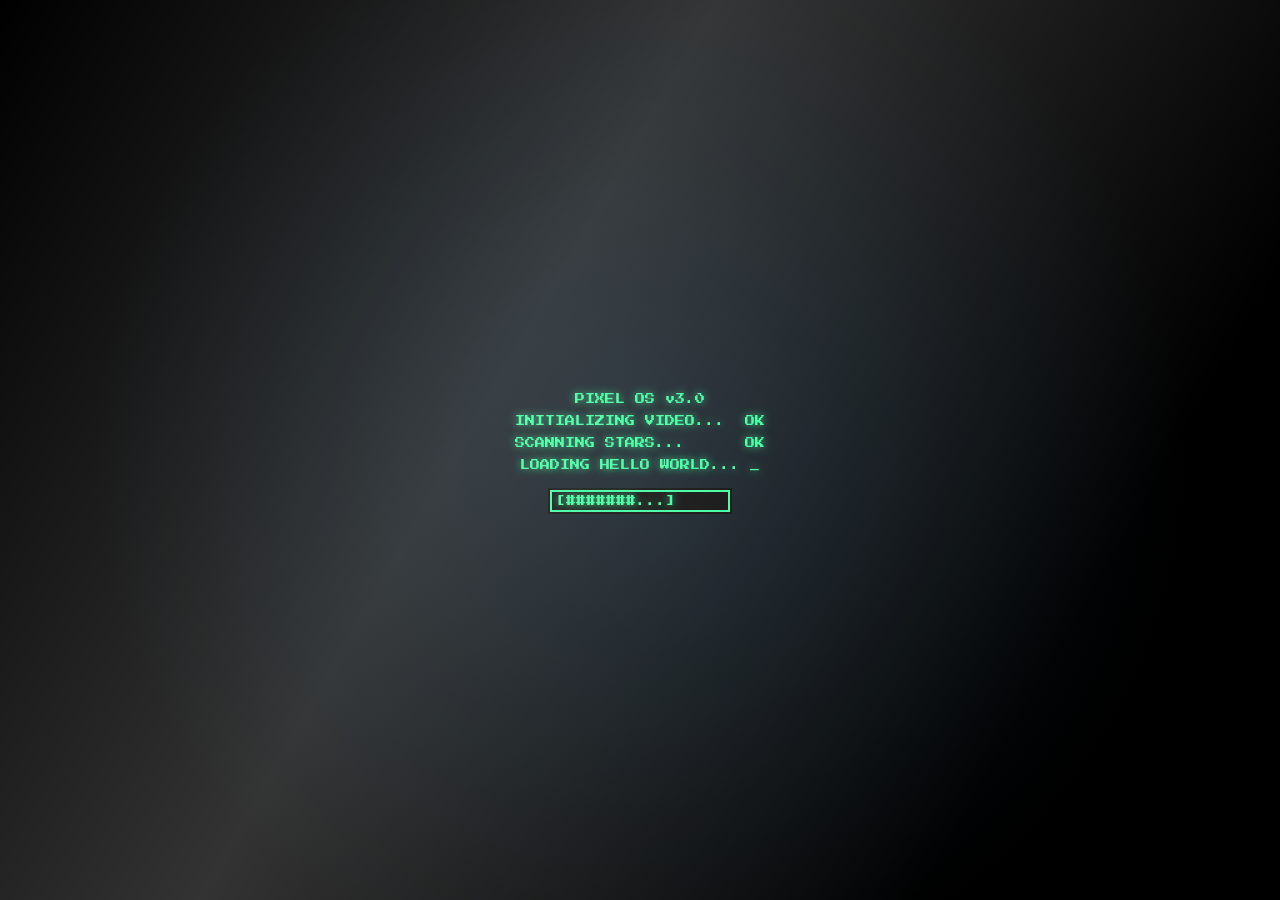
==== commit 7cf33791: "Update index.html" ====
--- a/index.html
+++ b/index.html
@@ -2,7 +2,7 @@
 <html lang="zh-CN">
 <head>
   <meta charset="UTF-8">
-  <title>Pixel Hello World OS</title>
+  <title>Pixel Hello World OS v3.0</title>
   <meta name="viewport" content="width=device-width, initial-scale=1.0">
 
   <!-- 像素字体 -->
@@ -31,7 +31,7 @@
       --hero-color: #33ff99;
     }
 
-    /* 主题：通过 data-theme 切换变量 */
+    /* 主题切换 */
     [data-theme="crt"] {
       --screen-border: #22e0ff;
       --screen-border-dark: #006c8a;
@@ -99,7 +99,7 @@
       z-index: 1;
     }
 
-    /* 背景星空 + 像素块 */
+    /* 背景星空 */
     .layer-back {
       position: fixed;
       inset: 0;
@@ -119,6 +119,7 @@
         radial-gradient(2px 2px at 90% 20%, rgba(255,255,255,0.5), transparent);
       animation: star-move 50s linear infinite;
       opacity: 0.7;
+      filter: saturate(1.2);
     }
 
     @keyframes star-move {
@@ -155,12 +156,22 @@
       100% { transform: translateY(-90vh) translateX(-10vw); opacity: 0; }
     }
 
+    /* 粒子噪点滤镜 */
+    .noise-overlay {
+      position: fixed;
+      inset: -10px;
+      pointer-events: none;
+      background-image: url("data:image/svg+xml,%3Csvg xmlns='http://www.w3.org/2000/svg' width='80' height='80'%3E%3Cfilter id='n'%3E%3CfeTurbulence type='fractalNoise' baseFrequency='0.8' numOctaves='4' stitchTiles='noStitch'/%3E%3C/filter%3E%3Crect width='100%25' height='100%25' filter='url(%23n)' opacity='0.06'/%3E%3C/svg%3E");
+      mix-blend-mode: soft-light;
+      z-index: 0;
+    }
+
     /* BOOT 屏幕 */
     #boot-screen {
       position: fixed;
       inset: 0;
-      background: #000;
-      color: #33ff99;
+      background: radial-gradient(circle at center, #0b1720 0, #000000 70%);
+      color: var(--pixel-green);
       display: flex;
       align-items: center;
       justify-content: center;
@@ -168,6 +179,7 @@
       font-family: "Press Start 2P", system-ui, sans-serif;
       font-size: 10px;
       z-index: 999;
+      text-shadow: 0 0 8px rgba(51,255,153,0.8);
     }
 
     #boot-screen.hidden {
@@ -191,8 +203,26 @@
       display: inline-block;
       border: 2px solid #33ff99;
       padding: 4px;
-      min-width: 160px;
+      min-width: 180px;
       text-align: left;
+      box-shadow: 0 0 0 2px #000;
+      background: #000;
+    }
+
+    .boot-sweep {
+      position: absolute;
+      inset: 0;
+      background: linear-gradient(120deg, transparent 0%, rgba(255,255,255,0.2) 40%, transparent 80%);
+      mix-blend-mode: screen;
+      animation: boot-sweep 1.6s ease-in-out infinite;
+      pointer-events: none;
+    }
+
+    @keyframes boot-sweep {
+      0% { transform: translateX(-100%) skewX(-20deg); opacity: 0; }
+      40% { opacity: 1; }
+      80% { opacity: 0; }
+      100% { transform: translateX(120%) skewX(-20deg); opacity: 0; }
     }
 
     /* 顶部栏 */
@@ -231,7 +261,7 @@
       justify-content: flex-end;
     }
 
-    /* 像素按钮 / select */
+    /* 像素按钮 / 选择框 */
     .pixel-btn {
       position: relative;
       padding: 6px 10px 8px;
@@ -243,12 +273,23 @@
       text-transform: uppercase;
       letter-spacing: 0.06em;
       cursor: pointer;
-      box-shadow: 0 0 0 2px #000, 0 3px 0 #6f5b16;
+      box-shadow:
+        0 0 0 2px #000,
+        0 3px 0 rgba(0,0,0,0.8);
       image-rendering: pixelated;
       transition: transform 0.05s linear, box-shadow 0.05s linear, filter 0.1s;
       white-space: nowrap;
     }
 
+    .pixel-btn::after {
+      content: "";
+      position: absolute;
+      inset: 0;
+      border: 2px solid rgba(255,255,255,0.25);
+      mix-blend-mode: screen;
+      pointer-events: none;
+    }
+
     .pixel-btn.small {
       padding-inline: 8px;
       font-size: 7px;
@@ -256,16 +297,20 @@
 
     .pixel-btn:active {
       transform: translateY(1px);
-      box-shadow: 0 0 0 2px #000, 0 1px 0 #6f5b16;
+      box-shadow: 0 0 0 2px #000, 0 1px 0 rgba(0,0,0,0.8);
     }
 
     .pixel-btn.secondary {
       background: var(--pixel-green);
-      box-shadow: 0 0 0 2px #000, 0 3px 0 #1c8a5b;
+      box-shadow:
+        0 0 0 2px #000,
+        0 3px 0 #1c8a5b;
     }
 
     .pixel-btn.secondary:active {
-      box-shadow: 0 0 0 2px #000, 0 1px 0 #1c8a5b;
+      box-shadow:
+        0 0 0 2px #000,
+        0 1px 0 #1c8a5b;
     }
 
     .pixel-btn.muted {
@@ -293,15 +338,17 @@
     /* 主屏幕框 */
     .screen {
       position: relative;
-      background: radial-gradient(circle at top, #111933, #050713 60%);
+      background: radial-gradient(circle at top, #18243f 0, #050713 60%);
       padding: 12px;
       border-radius: 0;
       image-rendering: pixelated;
       box-shadow:
+        0 20px 40px rgba(0,0,0,0.8),
         0 0 0 4px #000,
         0 0 0 8px var(--screen-border-dark),
         0 0 0 12px #000,
-        0 0 40px rgba(0, 242, 255, 0.35);
+        0 0 40px rgba(0, 242, 255, 0.4);
+      overflow: hidden;
     }
 
     .screen-inner {
@@ -323,7 +370,7 @@
       inset: 0;
       background: linear-gradient(
         to bottom,
-        rgba(255, 255, 255, 0.04),
+        rgba(255, 255, 255, 0.05),
         rgba(0, 0, 0, 0.2)
       );
       mix-blend-mode: soft-light;
@@ -340,6 +387,22 @@
       opacity: 0.4;
       pointer-events: none;
       z-index: 0;
+    }
+
+    .screen-sweep {
+      position: absolute;
+      inset: 0;
+      background: linear-gradient(110deg, transparent 0%, rgba(255,255,255,0.18) 50%, transparent 100%);
+      mix-blend-mode: screen;
+      animation: screen-sweep 4s ease-in-out infinite;
+      pointer-events: none;
+      opacity: 0.3;
+    }
+
+    @keyframes screen-sweep {
+      0% { transform: translateX(-120%) skewX(-20deg); }
+      50% { transform: translateX(20%) skewX(-20deg); }
+      100% { transform: translateX(120%) skewX(-20deg); }
     }
 
     .screen-layout {
@@ -407,7 +470,9 @@
       background: #050713;
       border: 2px solid #151c30;
       padding: 8px 8px 10px;
-      box-shadow: inset 0 0 0 2px #000;
+      box-shadow:
+        inset 0 0 0 2px #000,
+        0 12px 18px rgba(0,0,0,0.7);
       position: relative;
       display: flex;
       flex-direction: column;
@@ -495,7 +560,7 @@
       color: var(--danger);
     }
 
-    /* 右侧：精灵 + LOGO 生成器 */
+    /* 右侧 */
     .right-pane {
       display: flex;
       flex-direction: column;
@@ -504,12 +569,24 @@
 
     .sprite-card {
       border: 2px solid #171e39;
-      background: #050713;
+      background: radial-gradient(circle at top, #10162b 0, #050713 80%);
       padding: 10px;
       box-shadow: inset 0 0 0 2px #000;
       display: grid;
       grid-template-columns: minmax(0, 1.6fr) minmax(0, 1.4fr);
       gap: 10px;
+      position: relative;
+      overflow: hidden;
+    }
+
+    .sprite-card::after {
+      content: "";
+      position: absolute;
+      inset: -20%;
+      background: radial-gradient(circle at 120% -20%, rgba(255,255,255,0.22), transparent 40%);
+      mix-blend-mode: screen;
+      opacity: 0.4;
+      pointer-events: none;
     }
 
     @media (max-width: 600px) {
@@ -525,6 +602,7 @@
       height: 140px;
       overflow: hidden;
       image-rendering: pixelated;
+      box-shadow: inset 0 0 0 2px #000;
     }
 
     .ground {
@@ -582,11 +660,22 @@
       left: 10px;
     }
 
+    .sprite-shadow {
+      position: absolute;
+      bottom: 36px;
+      left: 10%;
+      width: 32px;
+      height: 10px;
+      background: radial-gradient(circle, rgba(0,0,0,0.7) 0, transparent 60%);
+      opacity: 0.7;
+      pointer-events: none;
+    }
+
     @keyframes walk {
       0% { transform: translateX(0) translateY(0); }
-      25% { transform: translateX(40px) translateY(-4px); }
+      25% { transform: translateX(40px) translateY(-2px); }
       50% { transform: translateX(80px) translateY(0); }
-      75% { transform: translateX(40px) translateY(-4px); }
+      75% { transform: translateX(40px) translateY(-2px); }
       100% { transform: translateX(0) translateY(0); }
     }
 
@@ -603,6 +692,7 @@
       padding: 6px 8px;
       box-shadow: 0 0 0 2px #000;
       display: none;
+      z-index: 2;
     }
 
     .sprite-bubble::after {
@@ -690,6 +780,92 @@
       font-size: 7px;
       color: var(--text-dim);
       margin-top: 4px;
+    }
+
+    /* 联系我们卡片 */
+    .contact-card {
+      border: 2px solid #171e39;
+      background: radial-gradient(circle at top, #10162b 0, #050713 80%);
+      padding: 10px;
+      box-shadow: inset 0 0 0 2px #000;
+      margin-top: 6px;
+    }
+
+    .contact-title {
+      font-family: "Press Start 2P", system-ui, sans-serif;
+      font-size: 8px;
+      color: var(--accent);
+      text-transform: uppercase;
+      letter-spacing: 0.1em;
+      margin-bottom: 6px;
+    }
+
+    .contact-grid {
+      display: grid;
+      grid-template-columns: repeat(2, minmax(0, 1fr));
+      gap: 6px;
+      margin-bottom: 6px;
+    }
+
+    @media (max-width: 520px) {
+      .contact-grid {
+        grid-template-columns: 1fr;
+      }
+    }
+
+    .contact-label {
+      display: flex;
+      flex-direction: column;
+      gap: 2px;
+      font-family: "Press Start 2P", system-ui, sans-serif;
+      font-size: 7px;
+      color: var(--text-dim);
+      text-transform: uppercase;
+      letter-spacing: 0.08em;
+    }
+
+    .contact-input {
+      border: 2px solid #151c30;
+      background: #050713;
+      color: var(--text-main);
+      font-family: "Press Start 2P", system-ui, sans-serif;
+      font-size: 8px;
+      padding: 4px 6px;
+      outline: none;
+      image-rendering: pixelated;
+    }
+
+    .contact-input:focus {
+      border-color: var(--pixel-green);
+      box-shadow: 0 0 0 2px #000, 0 0 10px rgba(51,255,153,0.4);
+    }
+
+    .contact-textarea {
+      min-height: 60px;
+      resize: vertical;
+    }
+
+    .contact-footer-row {
+      display: flex;
+      justify-content: space-between;
+      align-items: center;
+      gap: 6px;
+      flex-wrap: wrap;
+      margin-top: 4px;
+    }
+
+    .contact-status {
+      font-family: "Press Start 2P", system-ui, sans-serif;
+      font-size: 7px;
+      color: var(--text-dim);
+    }
+
+    .contact-status.ok {
+      color: var(--pixel-green);
+    }
+
+    .contact-status.error {
+      color: var(--danger);
     }
 
     /* 页脚 */
@@ -734,10 +910,12 @@
       <div class="pixel-dot" style="left: 35%; bottom: -20%;"></div>
     </div>
   </div>
+  <div class="noise-overlay"></div>
 
   <!-- BOOT 屏幕 -->
   <div id="boot-screen">
-    <div class="boot-line">PIXEL OS v1.0</div>
+    <div class="boot-sweep"></div>
+    <div class="boot-line">PIXEL OS v3.0</div>
     <div class="boot-line">INITIALIZING VIDEO...  OK</div>
     <div class="boot-line">SCANNING STARS...      OK</div>
     <div class="boot-line">LOADING HELLO WORLD... _</div>
@@ -769,7 +947,7 @@
         <button class="pixel-btn small muted" data-theme-btn="classic">CLASSIC</button>
 
         <button class="pixel-btn small secondary" id="toggle-sfx">SFX OFF</button>
-        <button class="pixel-btn small" id="toggle-bgm">BGM OFF</button>
+        <button class="pixel-btn small" id="toggle-bgm">BGM ...</button>
       </div>
     </header>
 
@@ -778,9 +956,10 @@
       <div class="screen-inner">
         <div class="glow"></div>
         <div class="scanline"></div>
+        <div class="screen-sweep"></div>
 
         <div class="screen-layout">
-          <!-- 左侧：Hello + 终端 -->
+          <!-- 左侧：Hello + 终端 + 联系 -->
           <section>
             <div class="hero">
               <div class="hero-title">
@@ -814,12 +993,40 @@
                 />
               </div>
             </div>
+
+            <!-- 联系我们 -->
+            <div class="contact-card">
+              <div class="contact-title">CONTACT US</div>
+              <form id="contact-form">
+                <div class="contact-grid">
+                  <label class="contact-label">
+                    NAME
+                    <input id="contact-name" class="contact-input" type="text" placeholder="Your name" />
+                  </label>
+                  <label class="contact-label">
+                    EMAIL
+                    <input id="contact-email" class="contact-input" type="email" placeholder="you@example.com" />
+                  </label>
+                </div>
+                <label class="contact-label">
+                  MESSAGE
+                  <textarea id="contact-message" class="contact-input contact-textarea" placeholder="Say hello in pixels..."></textarea>
+                </label>
+                <div class="contact-footer-row">
+                  <button type="submit" class="pixel-btn small secondary">SEND</button>
+                  <div id="contact-status" class="contact-status">
+                    DEMO ONLY • NO REAL EMAIL SENT
+                  </div>
+                </div>
+              </form>
+            </div>
           </section>
 
           <!-- 右侧：精灵 + LOGO 生成器 -->
           <section class="right-pane">
             <div class="sprite-card">
               <div class="sprite-world">
+                <div class="sprite-shadow"></div>
                 <div class="sprite" id="sprite"></div>
                 <div class="sprite-bubble" id="sprite-bubble">
                   HELLO, HUMAN!<br/>WELCOME TO PIXEL WORLD.
@@ -830,8 +1037,8 @@
                 <div class="sprite-info-title">PIXEL COMPANION</div>
                 <p>
                   · 点击右侧小人，他会对你打招呼。<br/>
-                  · 你可以把这里当成你的像素 AI 宠物。<br/>
-                  · 主题 / 语言切换时，它会继续在宇宙里散步。
+                  · 主题 / 语言切换时，他会继续在宇宙里散步。<br/>
+                  · 背景音乐随机风格，每次进入都不一样。
                 </p>
               </div>
             </div>
@@ -855,7 +1062,7 @@
               </div>
               <canvas id="logo-canvas" width="300" height="80"></canvas>
               <div class="logo-tip">
-                TIP: 点击 “GENERATE” 生成像素 LOGO，然后 “DOWNLOAD” 保存 PNG。
+                TIP: 点击 “GENERATE” 生成像素 LOGO，再用 “DOWNLOAD” 保存 PNG。
               </div>
             </div>
           </section>
@@ -890,7 +1097,7 @@
           clearInterval(interval);
           boot.classList.add('hidden');
         }
-      }, 300);
+      }, 280);
     })();
 
     // ========== 多语言 Hello World ==========
@@ -970,6 +1177,19 @@
     let bgmEnabled = false;
     let bgmInterval = null;
 
+    // 随机 BGM 风格
+    const bgmStyles = [
+      { id: 'adventure', label: 'ADV', pattern: [440, 494, 523, 494], interval: 320, type: 'square' },
+      { id: 'synth', label: 'SYN', pattern: [440, 660, 880, 660], interval: 260, type: 'sawtooth' },
+      { id: 'gb', label: 'GB', pattern: [392, 392, 294, 349], interval: 280, type: 'square' },
+      { id: 'space', label: 'SPC', pattern: [440, 330, 220, 330], interval: 420, type: 'triangle' },
+      { id: 'cute', label: 'CUTE', pattern: [523, 659, 784, 659], interval: 300, type: 'square' }
+    ];
+    let currentBgmStyle = bgmStyles[Math.floor(Math.random() * bgmStyles.length)];
+
+    const sfxBtn = document.getElementById('toggle-sfx');
+    const bgmBtn = document.getElementById('toggle-bgm');
+
     function initAudio() {
       if (!audioCtx) {
         const AudioContext = window.AudioContext || window.webkitAudioContext;
@@ -977,28 +1197,29 @@
           audioCtx = new AudioContext();
         }
       }
-    }
-
-    function playBeep(freq, duration) {
-      if (!sfxEnabled) return;
+      if (audioCtx && audioCtx.state === 'suspended') {
+        audioCtx.resume();
+      }
+    }
+
+    function playBeep(freq, duration, typeOverride) {
+      if (!sfxEnabled && !bgmEnabled) return;
       initAudio();
       if (!audioCtx) return;
       const osc = audioCtx.createOscillator();
       const gain = audioCtx.createGain();
-      osc.type = 'square';
+      osc.type = typeOverride || 'square';
       osc.frequency.value = freq;
-      gain.gain.value = 0.08;
+      gain.gain.value = bgmEnabled ? 0.05 : 0.08;
       osc.connect(gain).connect(audioCtx.destination);
       osc.start();
       setTimeout(() => osc.stop(), duration);
     }
 
     function playClick() {
-      playBeep(220, 60);
-    }
-
-    const sfxBtn = document.getElementById('toggle-sfx');
-    const bgmBtn = document.getElementById('toggle-bgm');
+      if (!sfxEnabled) return;
+      playBeep(220, 60, 'square');
+    }
 
     sfxBtn.addEventListener('click', () => {
       sfxEnabled = !sfxEnabled;
@@ -1018,12 +1239,17 @@
       if (bgmInterval) clearInterval(bgmInterval);
 
       let step = 0;
-      const pattern = [440, 660, 550, 660];
+      const pattern = currentBgmStyle.pattern;
+      const intervalMs = currentBgmStyle.interval;
       bgmInterval = setInterval(() => {
         if (!bgmEnabled) return;
-        playBeep(pattern[step % pattern.length], 100);
+        const freq = pattern[step % pattern.length];
+        playBeep(freq, 120, currentBgmStyle.type);
         step++;
-      }, 320);
+      }, intervalMs);
+
+      bgmBtn.textContent = 'BGM ON (' + currentBgmStyle.label + ')';
+      bgmBtn.classList.add('active-toggle');
     }
 
     function stopBgm() {
@@ -1031,23 +1257,37 @@
         clearInterval(bgmInterval);
         bgmInterval = null;
       }
+      bgmBtn.textContent = 'BGM OFF';
+      bgmBtn.classList.remove('active-toggle');
     }
 
     bgmBtn.addEventListener('click', () => {
       bgmEnabled = !bgmEnabled;
       if (bgmEnabled) {
-        bgmBtn.textContent = 'BGM ON';
-        bgmBtn.classList.add('active-toggle');
+        // 切换时也随机一首
+        currentBgmStyle = bgmStyles[Math.floor(Math.random() * bgmStyles.length)];
         startBgm();
       } else {
-        bgmBtn.textContent = 'BGM OFF';
-        bgmBtn.classList.remove('active-toggle');
         stopBgm();
       }
       playClick();
     });
 
-    // ========== 终端实现 ==========
+    // 每次打开页面自动开启 BGM（浏览器可能要求一次交互才真正响）
+    window.addEventListener('load', () => {
+      bgmEnabled = true;
+      startBgm();
+    });
+
+    // 第一次点击页面时，确保音频可以播放
+    window.addEventListener('pointerdown', () => {
+      initAudio();
+      if (bgmEnabled && !bgmInterval) {
+        startBgm();
+      }
+    }, { once: true });
+
+    // ========== 终端 ==========
     const termOut = document.getElementById('terminal-output');
     const termIn = document.getElementById('terminal-input');
 
@@ -1089,9 +1329,9 @@
           break;
         }
         case 'about':
-          printLine('PIXEL OS v1.0 • HELLO WORLD EDITION', 'system');
+          printLine('PIXEL OS v3.0 • HELLO WORLD EDITION', 'system');
           printLine('MADE WITH PURE HTML + CSS + JS.', 'system');
-          printLine('YOU CAN USE THIS PAGE AS YOUR PIXEL LANDING.', 'system');
+          printLine('USE THIS PAGE AS YOUR PIXEL LANDING.', 'system');
           break;
         case 'clear':
           termOut.innerHTML = '';
@@ -1143,7 +1383,7 @@
 
     sprite.addEventListener('click', () => {
       spriteBubble.classList.add('show');
-      playClick();
+      sfxEnabled && playClick();
       if (bubbleTimer) clearTimeout(bubbleTimer);
       bubbleTimer = setTimeout(() => {
         spriteBubble.classList.remove('show');
@@ -1179,6 +1419,7 @@
         ctx.stroke();
       }
 
+      // 文字
       ctx.fillStyle = '#33ff99';
       ctx.shadowColor = '#33ff99';
       ctx.shadowBlur = 8;
@@ -1205,6 +1446,39 @@
       link.click();
       playClick();
     });
+
+    // ========== 联系我们表单 ==========
+    const contactForm = document.getElementById('contact-form');
+    const contactStatus = document.getElementById('contact-status');
+
+    function setContactStatus(msg, type) {
+      contactStatus.textContent = msg;
+      contactStatus.classList.remove('ok', 'error');
+      if (type === 'ok') contactStatus.classList.add('ok');
+      if (type === 'error') contactStatus.classList.add('error');
+    }
+
+    contactForm.addEventListener('submit', (e) => {
+      e.preventDefault();
+      const name = document.getElementById('contact-name').value.trim();
+      const email = document.getElementById('contact-email').value.trim();
+      const message = document.getElementById('contact-message').value.trim();
+
+      if (!name || !email || !message) {
+        setContactStatus('PLEASE FILL ALL FIELDS.', 'error');
+        return;
+      }
+
+      const emailPattern = /^[^@\s]+@[^@\s]+\.[^@\s]+$/;
+      if (!emailPattern.test(email)) {
+        setContactStatus('INVALID EMAIL FORMAT.', 'error');
+        return;
+      }
+
+      // Demo 成功
+      setContactStatus('MESSAGE SENT (DEMO ONLY). THANK YOU!', 'ok');
+      contactForm.reset();
+    });
   </script>
 </body>
 </html>
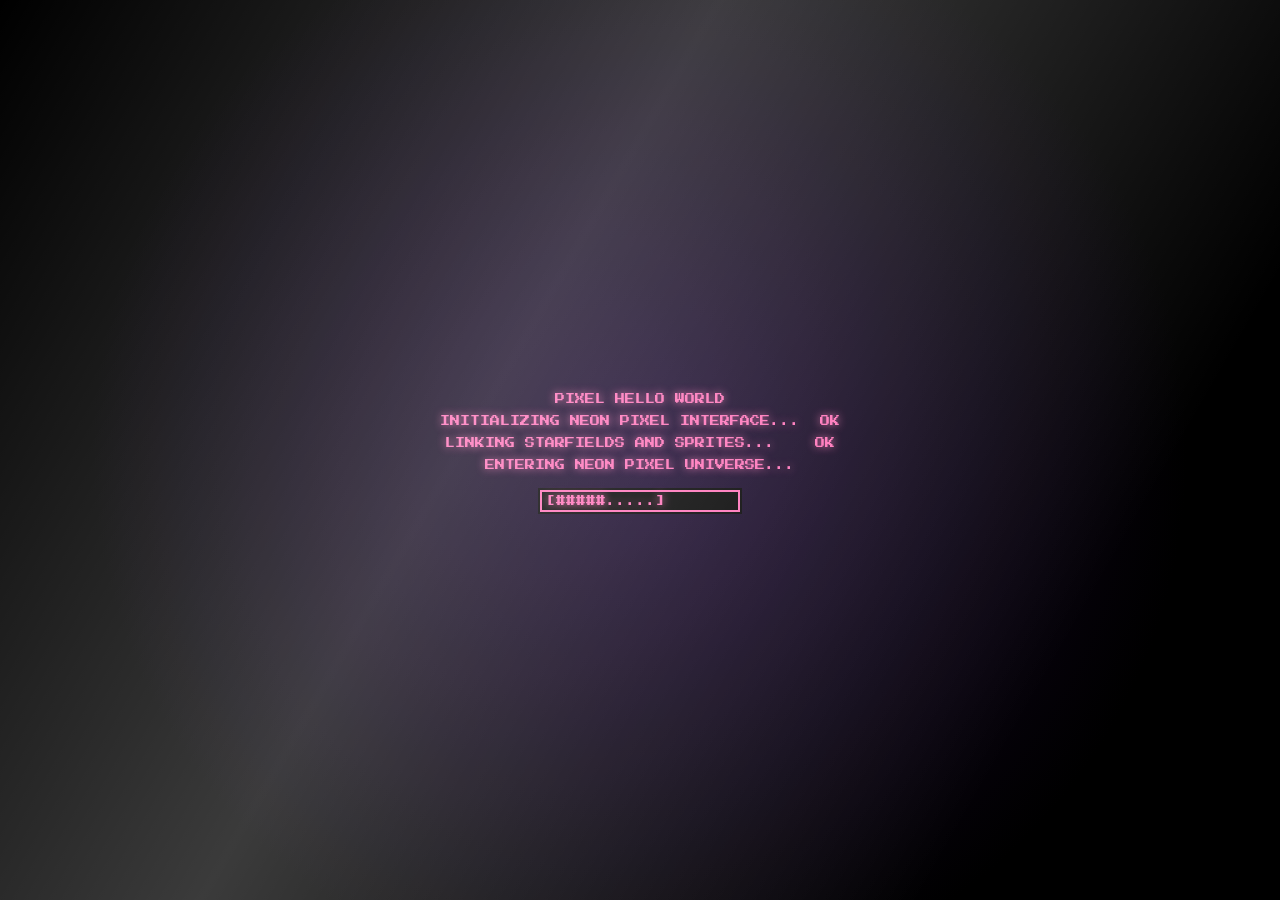
==== commit b1085553: "Update index.html" ====
--- a/index.html
+++ b/index.html
@@ -1,11 +1,11 @@
 <!DOCTYPE html>
-<html lang="zh-CN">
+<html lang="en">
 <head>
   <meta charset="UTF-8">
-  <title>Pixel Hello World OS v3.0</title>
+  <title>PIXEL HELLO WORLD</title>
   <meta name="viewport" content="width=device-width, initial-scale=1.0">
 
-  <!-- 像素字体 -->
+  <!-- Pixel font -->
   <link rel="preconnect" href="https://fonts.googleapis.com">
   <link rel="preconnect" href="https://fonts.gstatic.com" crossorigin>
   <link href="https://fonts.googleapis.com/css2?family=Press+Start+2P&display=swap" rel="stylesheet">
@@ -31,7 +31,7 @@
       --hero-color: #33ff99;
     }
 
-    /* 主题切换 */
+    /* Themes */
     [data-theme="crt"] {
       --screen-border: #22e0ff;
       --screen-border-dark: #006c8a;
@@ -81,7 +81,7 @@
       background:
         linear-gradient(90deg, var(--grid) 1px, transparent 1px),
         linear-gradient(var(--grid) 1px, transparent 1px),
-        radial-gradient(circle at top, #171f3a 0, var(--bg) 55%);
+        radial-gradient(circle at top, #271f5a 0, var(--bg) 55%);
       background-size: 24px 24px, 24px 24px, cover;
       color: var(--text-main);
       font-family: system-ui, -apple-system, BlinkMacSystemFont, "Segoe UI", sans-serif;
@@ -99,7 +99,7 @@
       z-index: 1;
     }
 
-    /* 背景星空 */
+    /* Background */
     .layer-back {
       position: fixed;
       inset: 0;
@@ -118,7 +118,7 @@
         radial-gradient(2px 2px at 10% 70%, rgba(255,255,255,0.4), transparent),
         radial-gradient(2px 2px at 90% 20%, rgba(255,255,255,0.5), transparent);
       animation: star-move 50s linear infinite;
-      opacity: 0.7;
+      opacity: 0.8;
       filter: saturate(1.2);
     }
 
@@ -156,7 +156,6 @@
       100% { transform: translateY(-90vh) translateX(-10vw); opacity: 0; }
     }
 
-    /* 粒子噪点滤镜 */
     .noise-overlay {
       position: fixed;
       inset: -10px;
@@ -166,11 +165,11 @@
       z-index: 0;
     }
 
-    /* BOOT 屏幕 */
+    /* Boot screen */
     #boot-screen {
       position: fixed;
       inset: 0;
-      background: radial-gradient(circle at center, #0b1720 0, #000000 70%);
+      background: radial-gradient(circle at center, #1a0830 0, #000000 70%);
       color: var(--pixel-green);
       display: flex;
       align-items: center;
@@ -179,7 +178,7 @@
       font-family: "Press Start 2P", system-ui, sans-serif;
       font-size: 10px;
       z-index: 999;
-      text-shadow: 0 0 8px rgba(51,255,153,0.8);
+      text-shadow: 0 0 8px rgba(255,113,184,0.9);
     }
 
     #boot-screen.hidden {
@@ -201,9 +200,9 @@
     .boot-progress {
       margin-top: 14px;
       display: inline-block;
-      border: 2px solid #33ff99;
+      border: 2px solid #ff71b8;
       padding: 4px;
-      min-width: 180px;
+      min-width: 200px;
       text-align: left;
       box-shadow: 0 0 0 2px #000;
       background: #000;
@@ -212,20 +211,20 @@
     .boot-sweep {
       position: absolute;
       inset: 0;
-      background: linear-gradient(120deg, transparent 0%, rgba(255,255,255,0.2) 40%, transparent 80%);
+      background: linear-gradient(120deg, transparent 0%, rgba(255,255,255,0.23) 40%, transparent 80%);
       mix-blend-mode: screen;
       animation: boot-sweep 1.6s ease-in-out infinite;
       pointer-events: none;
     }
 
     @keyframes boot-sweep {
-      0% { transform: translateX(-100%) skewX(-20deg); opacity: 0; }
+      0% { transform: translateX(-120%) skewX(-20deg); opacity: 0; }
       40% { opacity: 1; }
       80% { opacity: 0; }
       100% { transform: translateX(120%) skewX(-20deg); opacity: 0; }
     }
 
-    /* 顶部栏 */
+    /* Top bar */
     .top-bar {
       display: flex;
       justify-content: space-between;
@@ -261,7 +260,6 @@
       justify-content: flex-end;
     }
 
-    /* 像素按钮 / 选择框 */
     .pixel-btn {
       position: relative;
       padding: 6px 10px 8px;
@@ -335,19 +333,19 @@
       image-rendering: pixelated;
     }
 
-    /* 主屏幕框 */
+    /* Screen */
     .screen {
       position: relative;
-      background: radial-gradient(circle at top, #18243f 0, #050713 60%);
+      background: radial-gradient(circle at top, #3b1a5a 0, #050713 60%);
       padding: 12px;
       border-radius: 0;
       image-rendering: pixelated;
       box-shadow:
-        0 20px 40px rgba(0,0,0,0.8),
+        0 20px 40px rgba(0,0,0,0.9),
         0 0 0 4px #000,
         0 0 0 8px var(--screen-border-dark),
         0 0 0 12px #000,
-        0 0 40px rgba(0, 242, 255, 0.4);
+        0 0 50px rgba(255, 74, 242, 0.7);
       overflow: hidden;
     }
 
@@ -357,8 +355,8 @@
         to bottom,
         #050713 0px,
         #050713 2px,
-        #06081a 2px,
-        #06081a 4px
+        #090421 2px,
+        #090421 4px
       );
       padding: 16px;
       position: relative;
@@ -383,8 +381,8 @@
       inset: -40%;
       background:
         radial-gradient(circle at 50% -20%, rgba(255, 255, 255, 0.12), transparent 50%),
-        radial-gradient(circle at 10% 120%, rgba(0, 255, 204, 0.28), transparent 60%);
-      opacity: 0.4;
+        radial-gradient(circle at 10% 120%, rgba(255, 0, 178, 0.35), transparent 60%);
+      opacity: 0.5;
       pointer-events: none;
       z-index: 0;
     }
@@ -396,7 +394,7 @@
       mix-blend-mode: screen;
       animation: screen-sweep 4s ease-in-out infinite;
       pointer-events: none;
-      opacity: 0.3;
+      opacity: 0.35;
     }
 
     @keyframes screen-sweep {
@@ -419,7 +417,7 @@
       }
     }
 
-    /* HERO 文本 */
+    /* Hero */
     .hero {
       font-family: "Press Start 2P", system-ui, sans-serif;
       color: var(--pixel-green);
@@ -435,7 +433,7 @@
       margin-bottom: 10px;
       color: var(--hero-color);
       text-shadow:
-        0 0 6px rgba(51, 255, 153, 0.8),
+        0 0 6px rgba(255, 113, 184, 0.9),
         0 0 14px rgba(0, 0, 0, 0.8);
       display: inline-flex;
       align-items: center;
@@ -455,7 +453,7 @@
       height: 18px;
       margin-left: 4px;
       background: var(--pixel-green);
-      box-shadow: 0 0 8px rgba(51, 255, 153, 0.9);
+      box-shadow: 0 0 8px rgba(255, 113, 184, 0.9);
       animation: blink 0.9s steps(1, end) infinite;
     }
 
@@ -464,7 +462,7 @@
       50%, 100% { opacity: 0; }
     }
 
-    /* 终端 */
+    /* Terminal */
     .terminal-card {
       margin-top: 8px;
       background: #050713;
@@ -560,7 +558,7 @@
       color: var(--danger);
     }
 
-    /* 右侧 */
+    /* Right */
     .right-pane {
       display: flex;
       flex-direction: column;
@@ -569,7 +567,7 @@
 
     .sprite-card {
       border: 2px solid #171e39;
-      background: radial-gradient(circle at top, #10162b 0, #050713 80%);
+      background: radial-gradient(circle at top, #241548 0, #050713 80%);
       padding: 10px;
       box-shadow: inset 0 0 0 2px #000;
       display: grid;
@@ -630,7 +628,7 @@
       width: 32px;
       height: 32px;
       background:
-        linear-gradient(#ffffff 0, #ffffff 50%, #ffd93b 50%, #ffd93b 100%);
+        linear-gradient(#fef7ff 0, #fef7ff 50%, #ffb347 50%, #ffb347 100%);
       box-shadow:
         0 0 0 2px #000,
         0 0 12px rgba(0, 0, 0, 0.6);
@@ -683,7 +681,7 @@
       position: absolute;
       left: 60px;
       bottom: 70px;
-      max-width: 160px;
+      max-width: 170px;
       background: #050713;
       border: 2px solid #171e39;
       color: var(--text-main);
@@ -727,7 +725,7 @@
       margin-bottom: 4px;
     }
 
-    /* LOGO 生成器 */
+    /* Logo generator */
     .logo-card {
       border: 2px solid #171e39;
       background: #050713;
@@ -782,10 +780,10 @@
       margin-top: 4px;
     }
 
-    /* 联系我们卡片 */
+    /* Contact */
     .contact-card {
       border: 2px solid #171e39;
-      background: radial-gradient(circle at top, #10162b 0, #050713 80%);
+      background: radial-gradient(circle at top, #241548 0, #050713 80%);
       padding: 10px;
       box-shadow: inset 0 0 0 2px #000;
       margin-top: 6px;
@@ -837,7 +835,7 @@
 
     .contact-input:focus {
       border-color: var(--pixel-green);
-      box-shadow: 0 0 0 2px #000, 0 0 10px rgba(51,255,153,0.4);
+      box-shadow: 0 0 0 2px #000, 0 0 10px rgba(255,113,184,0.5);
     }
 
     .contact-textarea {
@@ -868,12 +866,12 @@
       color: var(--danger);
     }
 
-    /* 页脚 */
+    /* Footer */
     .footer {
       font-family: "Press Start 2P", system-ui, sans-serif;
       font-size: 8px;
       text-align: center;
-      color: #5d6a96;
+      color: #8a90c8;
       margin-top: 6px;
       letter-spacing: 0.12em;
       text-transform: uppercase;
@@ -899,8 +897,8 @@
     }
   </style>
 </head>
-<body data-theme="crt">
-  <!-- 背景层 -->
+<body data-theme="synth">
+  <!-- Background -->
   <div class="layer-back">
     <div class="stars"></div>
     <div class="pixel-floating">
@@ -912,28 +910,28 @@
   </div>
   <div class="noise-overlay"></div>
 
-  <!-- BOOT 屏幕 -->
+  <!-- Boot screen -->
   <div id="boot-screen">
     <div class="boot-sweep"></div>
-    <div class="boot-line">PIXEL OS v3.0</div>
-    <div class="boot-line">INITIALIZING VIDEO...  OK</div>
-    <div class="boot-line">SCANNING STARS...      OK</div>
-    <div class="boot-line">LOADING HELLO WORLD... _</div>
+    <div class="boot-line">PIXEL HELLO WORLD</div>
+    <div class="boot-line">INITIALIZING NEON PIXEL INTERFACE...  OK</div>
+    <div class="boot-line">LINKING STARFIELDS AND SPRITES...    OK</div>
+    <div class="boot-line">ENTERING NEON PIXEL UNIVERSE...</div>
     <div class="boot-progress" id="boot-progress">[..........]</div>
   </div>
 
-  <!-- 主应用 -->
+  <!-- App -->
   <div class="app-root">
-    <!-- 顶部栏 -->
+    <!-- Top bar -->
     <header class="top-bar">
       <div class="top-left">
         <div class="pixel-dot-mini"></div>
-        PIXEL HELLO WORLD • OS
+        PIXEL HELLO WORLD
       </div>
       <div class="top-right">
         <select id="lang-select" class="pixel-select" title="Language">
-          <option value="en">EN</option>
-          <option value="zh" selected>ZH</option>
+          <option value="en" selected>EN</option>
+          <option value="zh">ZH</option>
           <option value="ja">JA</option>
           <option value="ko">KO</option>
           <option value="de">DE</option>
@@ -951,7 +949,7 @@
       </div>
     </header>
 
-    <!-- 主像素屏幕 -->
+    <!-- Main screen -->
     <main class="screen">
       <div class="screen-inner">
         <div class="glow"></div>
@@ -959,7 +957,7 @@
         <div class="screen-sweep"></div>
 
         <div class="screen-layout">
-          <!-- 左侧：Hello + 终端 + 联系 -->
+          <!-- Left: Hero + terminal + contact -->
           <section>
             <div class="hero">
               <div class="hero-title">
@@ -967,7 +965,7 @@
                 <span class="cursor"></span>
               </div>
               <div class="hero-sub" id="hero-sub">
-                一个来自像素宇宙的 "Hello, World" 启动画面。
+                A neon pixel operating system for your very first hello.
               </div>
             </div>
 
@@ -978,7 +976,7 @@
                   <div class="code-dot yellow"></div>
                   <div class="code-dot green"></div>
                 </div>
-                <span>PIXEL&gt; TERMINAL</span>
+                <span>NEON&gt; TERMINAL</span>
               </div>
               <div class="terminal-output" id="terminal-output"></div>
               <div class="terminal-input-row">
@@ -994,7 +992,7 @@
               </div>
             </div>
 
-            <!-- 联系我们 -->
+            <!-- Contact -->
             <div class="contact-card">
               <div class="contact-title">CONTACT US</div>
               <form id="contact-form">
@@ -1022,23 +1020,23 @@
             </div>
           </section>
 
-          <!-- 右侧：精灵 + LOGO 生成器 -->
+          <!-- Right: sprite + logo -->
           <section class="right-pane">
             <div class="sprite-card">
               <div class="sprite-world">
                 <div class="sprite-shadow"></div>
                 <div class="sprite" id="sprite"></div>
                 <div class="sprite-bubble" id="sprite-bubble">
-                  HELLO, HUMAN!<br/>WELCOME TO PIXEL WORLD.
+                  HELLO, HUMAN!<br/>WELCOME TO THE NEON PIXEL WORLD.
                 </div>
                 <div class="ground"></div>
               </div>
               <div class="sprite-info">
                 <div class="sprite-info-title">PIXEL COMPANION</div>
                 <p>
-                  · 点击右侧小人，他会对你打招呼。<br/>
-                  · 主题 / 语言切换时，他会继续在宇宙里散步。<br/>
-                  · 背景音乐随机风格，每次进入都不一样。
+                  · Click the little sprite to get a greeting.<br/>
+                  · It keeps walking while you switch themes and languages.<br/>
+                  · Background music is random every time you enter.
                 </p>
               </div>
             </div>
@@ -1051,7 +1049,7 @@
                   class="logo-input"
                   type="text"
                   maxlength="16"
-                  placeholder="输入你的名字或项目名..."
+                  placeholder="Type your name or project..."
                 />
                 <button class="pixel-btn small secondary" id="logo-generate">
                   GENERATE
@@ -1062,7 +1060,7 @@
               </div>
               <canvas id="logo-canvas" width="300" height="80"></canvas>
               <div class="logo-tip">
-                TIP: 点击 “GENERATE” 生成像素 LOGO，再用 “DOWNLOAD” 保存 PNG。
+                TIP: Generate a neon pixel logo and download it as PNG.
               </div>
             </div>
           </section>
@@ -1071,13 +1069,13 @@
     </main>
 
     <footer class="footer" id="footer">
-      <div>PIXEL &lt;HELLO WORLD&gt; READY</div>
-      <div>PRESS <span>ENTER</span> INSIDE TERMINAL</div>
+      <div>PIXEL HELLO WORLD ONLINE</div>
+      <div>PRESS <span>ENTER</span> INSIDE TERMINAL TO BEGIN</div>
     </footer>
   </div>
 
   <script>
-    // ========== BOOT 动画 ==========
+    // Boot animation
     (function bootSequence() {
       const boot = document.getElementById('boot-screen');
       const progress = document.getElementById('boot-progress');
@@ -1100,35 +1098,35 @@
       }, 280);
     })();
 
-    // ========== 多语言 Hello World ==========
+    // Language data
     const langData = {
       en: {
         hero: 'HELLO, WORLD',
-        sub: 'A tiny pixel universe where every square lights up to say hello.'
+        sub: 'A neon pixel operating system for your very first hello.'
       },
       zh: {
         hero: '你好，世界',
-        sub: '一个来自像素宇宙的 Hello World 启动画面。'
+        sub: '一个来自霓虹像素宇宙的 Hello World 启动画面。'
       },
       ja: {
         hero: 'こんにちは、世界',
-        sub: 'すべてのドットが「こんにちは」と光る小さなピクセル宇宙。'
+        sub: 'すべてのドットがネオンで挨拶する、小さなピクセル宇宙。'
       },
       ko: {
         hero: '안녕, 세상',
-        sub: '모든 픽셀이 인사를 건네는 작은 우주입니다.'
+        sub: '모든 픽셀이 네온빛으로 인사를 건네는 작은 우주입니다.'
       },
       de: {
         hero: 'HALLO, WELT',
-        sub: 'Jedes Pixel sagt hier nur eins: Hallo.'
+        sub: 'Jedes Pixel sagt hier in Neon nur eins: Hallo.'
       },
       es: {
         hero: 'HOLA, MUNDO',
-        sub: 'Un pequeño universo de píxeles que sólo quiere saludar.'
+        sub: 'Un pequeño universo de píxeles de neón que sólo quiere saludar.'
       },
       fr: {
         hero: 'BONJOUR, MONDE',
-        sub: 'Un minuscule univers de pixels qui vous dit bonjour.'
+        sub: 'Un minuscule univers de pixels néon qui vous dit bonjour.'
       }
     };
 
@@ -1147,9 +1145,11 @@
       playClick();
     });
 
-    updateLanguage(langSelect.value);
-
-    // ========== 主题切换 ==========
+    // default EN
+    updateLanguage('en');
+    langSelect.value = 'en';
+
+    // Theme switching
     const themeButtons = document.querySelectorAll('[data-theme-btn]');
     function setTheme(theme) {
       document.body.setAttribute('data-theme', theme);
@@ -1169,15 +1169,14 @@
         playClick();
       });
     });
-    setTheme('crt');
-
-    // ========== 音效 / BGM（Web Audio） ==========
+    setTheme('synth');
+
+    // Audio / BGM
     let audioCtx = null;
     let sfxEnabled = false;
     let bgmEnabled = false;
     let bgmInterval = null;
 
-    // 随机 BGM 风格
     const bgmStyles = [
       { id: 'adventure', label: 'ADV', pattern: [440, 494, 523, 494], interval: 320, type: 'square' },
       { id: 'synth', label: 'SYN', pattern: [440, 660, 880, 660], interval: 260, type: 'sawtooth' },
@@ -1241,9 +1240,12 @@
       let step = 0;
       const pattern = currentBgmStyle.pattern;
       const intervalMs = currentBgmStyle.interval;
+
       bgmInterval = setInterval(() => {
         if (!bgmEnabled) return;
-        const freq = pattern[step % pattern.length];
+        // slight random detune
+        const jitter = (Math.random() * 4) - 2;
+        const freq = pattern[step % pattern.length] + jitter;
         playBeep(freq, 120, currentBgmStyle.type);
         step++;
       }, intervalMs);
@@ -1264,7 +1266,6 @@
     bgmBtn.addEventListener('click', () => {
       bgmEnabled = !bgmEnabled;
       if (bgmEnabled) {
-        // 切换时也随机一首
         currentBgmStyle = bgmStyles[Math.floor(Math.random() * bgmStyles.length)];
         startBgm();
       } else {
@@ -1273,13 +1274,11 @@
       playClick();
     });
 
-    // 每次打开页面自动开启 BGM（浏览器可能要求一次交互才真正响）
+    // auto BGM (may be blocked until first interaction)
     window.addEventListener('load', () => {
       bgmEnabled = true;
       startBgm();
     });
-
-    // 第一次点击页面时，确保音频可以播放
     window.addEventListener('pointerdown', () => {
       initAudio();
       if (bgmEnabled && !bgmInterval) {
@@ -1287,7 +1286,7 @@
       }
     }, { once: true });
 
-    // ========== 终端 ==========
+    // Terminal
     const termOut = document.getElementById('terminal-output');
     const termIn = document.getElementById('terminal-input');
 
@@ -1325,13 +1324,13 @@
           break;
         case 'hello': {
           const current = langData[langSelect.value] || langData.en;
-          printLine(current.hero.toUpperCase() + ' _/');
+          printLine(current.hero.toUpperCase() + ' _/', 'system');
           break;
         }
         case 'about':
-          printLine('PIXEL OS v3.0 • HELLO WORLD EDITION', 'system');
-          printLine('MADE WITH PURE HTML + CSS + JS.', 'system');
-          printLine('USE THIS PAGE AS YOUR PIXEL LANDING.', 'system');
+          printLine('PIXEL HELLO WORLD • NEON PIXEL SHELL', 'system');
+          printLine('BUILT WITH PURE HTML + CSS + JS.', 'system');
+          printLine('USE THIS AS YOUR PIXEL LANDING PAGE.', 'system');
           break;
         case 'clear':
           termOut.innerHTML = '';
@@ -1352,11 +1351,9 @@
       }
     });
 
-    // 初始化终端欢迎信息
-    printLine('PIXEL TERMINAL READY.', 'system');
+    printLine('NEON PIXEL TERMINAL READY.', 'system');
     printLine('TYPE "help" AND PRESS ENTER.', 'system');
 
-    // matrix 模式：简单字符雨
     function runMatrixMode() {
       const chars = '01';
       let count = 0;
@@ -1376,7 +1373,7 @@
       }, 80);
     }
 
-    // ========== 精灵互动 ==========
+    // Sprite
     const sprite = document.getElementById('sprite');
     const spriteBubble = document.getElementById('sprite-bubble');
     let bubbleTimer = null;
@@ -1390,7 +1387,7 @@
       }, 2200);
     });
 
-    // ========== LOGO 生成器 ==========
+    // Logo generator
     const logoInput = document.getElementById('logo-input');
     const logoCanvas = document.getElementById('logo-canvas');
     const logoBtn = document.getElementById('logo-generate');
@@ -1398,14 +1395,13 @@
     const ctx = logoCanvas.getContext('2d');
 
     function drawLogo(text) {
-      const t = text || 'HELLO WORLD';
+      const t = text || 'PIXEL HELLO WORLD';
       ctx.imageSmoothingEnabled = false;
       ctx.clearRect(0, 0, logoCanvas.width, logoCanvas.height);
 
-      // 背景栅格
-      ctx.fillStyle = '#000000';
+      ctx.fillStyle = '#050013';
       ctx.fillRect(0, 0, logoCanvas.width, logoCanvas.height);
-      ctx.strokeStyle = '#222840';
+      ctx.strokeStyle = '#3a2a6f';
       for (let x = 0; x < logoCanvas.width; x += 8) {
         ctx.beginPath();
         ctx.moveTo(x + 0.5, 0);
@@ -1419,10 +1415,9 @@
         ctx.stroke();
       }
 
-      // 文字
-      ctx.fillStyle = '#33ff99';
-      ctx.shadowColor = '#33ff99';
-      ctx.shadowBlur = 8;
+      ctx.fillStyle = '#ff71b8';
+      ctx.shadowColor = '#ff71b8';
+      ctx.shadowBlur = 10;
       ctx.font = '16px "Press Start 2P"';
       ctx.textAlign = 'center';
       ctx.textBaseline = 'middle';
@@ -1431,10 +1426,10 @@
       ctx.shadowBlur = 0;
     }
 
-    drawLogo('HELLO WORLD');
+    drawLogo('PIXEL HELLO WORLD');
 
     logoBtn.addEventListener('click', () => {
-      const text = logoInput.value.trim() || 'HELLO WORLD';
+      const text = logoInput.value.trim() || 'PIXEL HELLO WORLD';
       drawLogo(text);
       playClick();
     });
@@ -1447,7 +1442,7 @@
       playClick();
     });
 
-    // ========== 联系我们表单 ==========
+    // Contact form
     const contactForm = document.getElementById('contact-form');
     const contactStatus = document.getElementById('contact-status');
 
@@ -1475,7 +1470,6 @@
         return;
       }
 
-      // Demo 成功
       setContactStatus('MESSAGE SENT (DEMO ONLY). THANK YOU!', 'ok');
       contactForm.reset();
     });
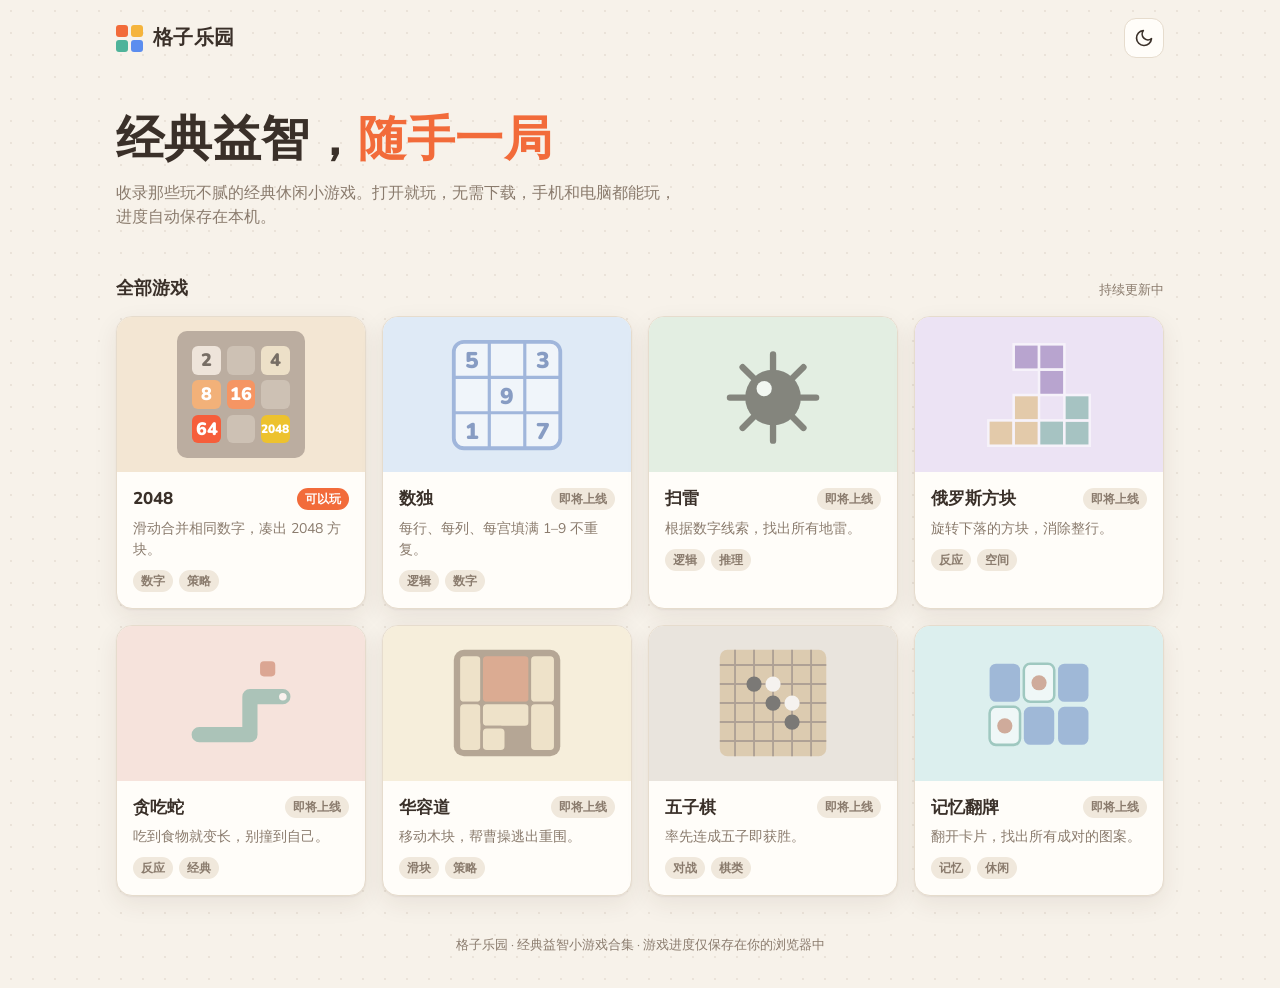
==== commit 74aff89a: "Rebuild site as 格子乐园 classic puzzle game collection, add 2048 - Remove old pages (index.html, bmxtd." ====
--- a/index.html
+++ b/index.html
@@ -1,1478 +1,343 @@
 <!DOCTYPE html>
-<html lang="en">
+<html lang="zh-CN">
 <head>
   <meta charset="UTF-8">
-  <title>PIXEL HELLO WORLD</title>
   <meta name="viewport" content="width=device-width, initial-scale=1.0">
-
-  <!-- Pixel font -->
+  <title>格子乐园 · 经典益智小游戏合集</title>
+  <meta name="description" content="格子乐园：免费在线玩经典益智休闲小游戏，2048、数独、扫雷、俄罗斯方块等，无需下载，手机电脑都能玩。">
+  <meta name="theme-color" content="#f7f2ea">
+  <link rel="icon" href="data:image/svg+xml,%3Csvg xmlns='http://www.w3.org/2000/svg' viewBox='0 0 32 32'%3E%3Crect x='2' y='2' width='13' height='13' rx='3' fill='%23f26b3a'/%3E%3Crect x='17' y='2' width='13' height='13' rx='3' fill='%23f5b43c'/%3E%3Crect x='2' y='17' width='13' height='13' rx='3' fill='%234fb39a'/%3E%3Crect x='17' y='17' width='13' height='13' rx='3' fill='%235b8def'/%3E%3C/svg%3E">
   <link rel="preconnect" href="https://fonts.googleapis.com">
   <link rel="preconnect" href="https://fonts.gstatic.com" crossorigin>
-  <link href="https://fonts.googleapis.com/css2?family=Press+Start+2P&display=swap" rel="stylesheet">
-
+  <link href="https://fonts.googleapis.com/css2?family=Nunito:wght@600;700;800;900&display=swap" rel="stylesheet">
+  <link rel="stylesheet" href="assets/site.css">
+  <script src="assets/site.js"></script>
   <style>
-    * {
+    .hero {
+      padding: 36px 0 28px;
+      display: grid;
+      gap: 14px;
+    }
+    .hero h1 {
       margin: 0;
-      padding: 0;
-      box-sizing: border-box;
-    }
-
-    :root {
-      --bg: #050810;
-      --grid: rgba(72, 85, 122, 0.18);
-      --screen-bg: #050713;
-      --screen-border: #22e0ff;
-      --screen-border-dark: #006c8a;
-      --text-main: #f4f7ff;
-      --text-dim: #8ea1d0;
-      --accent: #ffdd33;
-      --pixel-green: #33ff99;
-      --danger: #ff4d6a;
-      --hero-color: #33ff99;
-    }
-
-    /* Themes */
-    [data-theme="crt"] {
-      --screen-border: #22e0ff;
-      --screen-border-dark: #006c8a;
-      --pixel-green: #33ff99;
-      --accent: #ffdd33;
-      --hero-color: #33ff99;
-      --bg: #030608;
-      --text-main: #f4f7ff;
-      --text-dim: #8ea1d0;
-    }
-
-    [data-theme="synth"] {
-      --screen-border: #ff4af2;
-      --screen-border-dark: #7a0d84;
-      --pixel-green: #ff71b8;
-      --accent: #ffdd33;
-      --hero-color: #ff71b8;
-      --bg: #050013;
-      --text-main: #fef2ff;
-      --text-dim: #c79de8;
-    }
-
-    [data-theme="gb"] {
-      --screen-border: #9bbc0f;
-      --screen-border-dark: #4e6b06;
-      --pixel-green: #9bbc0f;
-      --accent: #8bac0f;
-      --hero-color: #9bbc0f;
-      --bg: #0f380f;
-      --text-main: #e0f8cf;
-      --text-dim: #8bac0f;
-    }
-
-    [data-theme="classic"] {
-      --screen-border: #b0b0b0;
-      --screen-border-dark: #6c6c6c;
-      --pixel-green: #ffffff;
-      --accent: #ffd93b;
-      --hero-color: #ffffff;
-      --bg: #111111;
-      --text-main: #f1f1f1;
-      --text-dim: #aaaaaa;
-    }
-
-    body {
-      min-height: 100vh;
-      background:
-        linear-gradient(90deg, var(--grid) 1px, transparent 1px),
-        linear-gradient(var(--grid) 1px, transparent 1px),
-        radial-gradient(circle at top, #271f5a 0, var(--bg) 55%);
-      background-size: 24px 24px, 24px 24px, cover;
-      color: var(--text-main);
-      font-family: system-ui, -apple-system, BlinkMacSystemFont, "Segoe UI", sans-serif;
+      font-size: clamp(30px, 6vw, 48px);
+      line-height: 1.15;
+      font-weight: 900;
+      letter-spacing: 0.01em;
+    }
+    .hero h1 em {
+      font-style: normal;
+      color: var(--accent);
+    }
+    .hero p {
+      margin: 0;
+      max-width: 560px;
+      color: var(--text-dim);
+      font-size: 16px;
+    }
+
+    .section-head {
       display: flex;
-      align-items: center;
-      justify-content: center;
-      padding: 12px;
-      overflow: hidden;
-    }
-
-    .app-root {
-      position: relative;
-      width: 100%;
-      max-width: 1120px;
-      z-index: 1;
-    }
-
-    /* Background */
-    .layer-back {
-      position: fixed;
-      inset: 0;
-      pointer-events: none;
-      z-index: 0;
-      overflow: hidden;
-    }
-
-    .stars {
-      position: absolute;
-      inset: -20%;
-      background-image:
-        radial-gradient(2px 2px at 20% 10%, rgba(255,255,255,0.7), transparent),
-        radial-gradient(2px 2px at 80% 40%, rgba(255,255,255,0.6), transparent),
-        radial-gradient(2px 2px at 50% 80%, rgba(255,255,255,0.7), transparent),
-        radial-gradient(2px 2px at 10% 70%, rgba(255,255,255,0.4), transparent),
-        radial-gradient(2px 2px at 90% 20%, rgba(255,255,255,0.5), transparent);
-      animation: star-move 50s linear infinite;
-      opacity: 0.8;
-      filter: saturate(1.2);
-    }
-
-    @keyframes star-move {
-      0% { transform: translateY(0) translateX(0); }
-      50% { transform: translateY(30px) translateX(-20px); }
-      100% { transform: translateY(0) translateX(0); }
-    }
-
-    .pixel-floating {
-      position: absolute;
-      inset: 0;
-      pointer-events: none;
-    }
-
-    .pixel-dot {
-      position: absolute;
-      width: 6px;
-      height: 6px;
-      background: #39ffb6;
-      box-shadow: 0 0 10px #39ffb6;
-      image-rendering: pixelated;
-      opacity: 0.7;
-      animation: float 14s linear infinite;
-    }
-
-    .pixel-dot:nth-child(2) { background: #ff71b8; box-shadow: 0 0 10px #ff71b8; animation-duration: 18s; }
-    .pixel-dot:nth-child(3) { background: #ffd93b; box-shadow: 0 0 10px #ffd93b; animation-duration: 22s; }
-    .pixel-dot:nth-child(4) { background: #7aa2ff; box-shadow: 0 0 10px #7aa2ff; animation-duration: 16s; }
-
-    @keyframes float {
-      0% { transform: translateY(0) translateX(0); opacity: 0; }
-      10% { opacity: 1; }
-      50% { transform: translateY(-40vh) translateX(20vw); }
-      100% { transform: translateY(-90vh) translateX(-10vw); opacity: 0; }
-    }
-
-    .noise-overlay {
-      position: fixed;
-      inset: -10px;
-      pointer-events: none;
-      background-image: url("data:image/svg+xml,%3Csvg xmlns='http://www.w3.org/2000/svg' width='80' height='80'%3E%3Cfilter id='n'%3E%3CfeTurbulence type='fractalNoise' baseFrequency='0.8' numOctaves='4' stitchTiles='noStitch'/%3E%3C/filter%3E%3Crect width='100%25' height='100%25' filter='url(%23n)' opacity='0.06'/%3E%3C/svg%3E");
-      mix-blend-mode: soft-light;
-      z-index: 0;
-    }
-
-    /* Boot screen */
-    #boot-screen {
-      position: fixed;
-      inset: 0;
-      background: radial-gradient(circle at center, #1a0830 0, #000000 70%);
-      color: var(--pixel-green);
-      display: flex;
-      align-items: center;
-      justify-content: center;
-      flex-direction: column;
-      font-family: "Press Start 2P", system-ui, sans-serif;
-      font-size: 10px;
-      z-index: 999;
-      text-shadow: 0 0 8px rgba(255,113,184,0.9);
-    }
-
-    #boot-screen.hidden {
-      animation: boot-out 0.7s ease forwards;
-    }
-
-    @keyframes boot-out {
-      to {
-        opacity: 0;
-        visibility: hidden;
-      }
-    }
-
-    .boot-line {
-      margin: 6px 0;
-      white-space: pre;
-    }
-
-    .boot-progress {
-      margin-top: 14px;
-      display: inline-block;
-      border: 2px solid #ff71b8;
-      padding: 4px;
-      min-width: 200px;
-      text-align: left;
-      box-shadow: 0 0 0 2px #000;
-      background: #000;
-    }
-
-    .boot-sweep {
-      position: absolute;
-      inset: 0;
-      background: linear-gradient(120deg, transparent 0%, rgba(255,255,255,0.23) 40%, transparent 80%);
-      mix-blend-mode: screen;
-      animation: boot-sweep 1.6s ease-in-out infinite;
-      pointer-events: none;
-    }
-
-    @keyframes boot-sweep {
-      0% { transform: translateX(-120%) skewX(-20deg); opacity: 0; }
-      40% { opacity: 1; }
-      80% { opacity: 0; }
-      100% { transform: translateX(120%) skewX(-20deg); opacity: 0; }
-    }
-
-    /* Top bar */
-    .top-bar {
-      display: flex;
+      align-items: baseline;
       justify-content: space-between;
-      align-items: center;
-      font-family: "Press Start 2P", system-ui, sans-serif;
-      font-size: 9px;
-      color: var(--text-dim);
-      text-transform: uppercase;
-      letter-spacing: 0.08em;
-      padding-inline: 2px;
-      margin-bottom: 8px;
-    }
-
-    .top-left {
-      display: inline-flex;
-      align-items: center;
-      gap: 6px;
-    }
-
-    .pixel-dot-mini {
-      width: 8px;
-      height: 8px;
-      background: var(--danger);
-      box-shadow: 0 0 5px var(--danger);
-      image-rendering: pixelated;
-    }
-
-    .top-right {
-      display: flex;
-      gap: 10px;
-      align-items: center;
-      flex-wrap: wrap;
-      justify-content: flex-end;
-    }
-
-    .pixel-btn {
-      position: relative;
-      padding: 6px 10px 8px;
-      border: 0;
-      background: var(--accent);
-      color: #000;
-      font-family: "Press Start 2P", system-ui, sans-serif;
-      font-size: 8px;
-      text-transform: uppercase;
-      letter-spacing: 0.06em;
-      cursor: pointer;
-      box-shadow:
-        0 0 0 2px #000,
-        0 3px 0 rgba(0,0,0,0.8);
-      image-rendering: pixelated;
-      transition: transform 0.05s linear, box-shadow 0.05s linear, filter 0.1s;
-      white-space: nowrap;
-    }
-
-    .pixel-btn::after {
-      content: "";
-      position: absolute;
-      inset: 0;
-      border: 2px solid rgba(255,255,255,0.25);
-      mix-blend-mode: screen;
-      pointer-events: none;
-    }
-
-    .pixel-btn.small {
-      padding-inline: 8px;
-      font-size: 7px;
-    }
-
-    .pixel-btn:active {
-      transform: translateY(1px);
-      box-shadow: 0 0 0 2px #000, 0 1px 0 rgba(0,0,0,0.8);
-    }
-
-    .pixel-btn.secondary {
-      background: var(--pixel-green);
-      box-shadow:
-        0 0 0 2px #000,
-        0 3px 0 #1c8a5b;
-    }
-
-    .pixel-btn.secondary:active {
-      box-shadow:
-        0 0 0 2px #000,
-        0 1px 0 #1c8a5b;
-    }
-
-    .pixel-btn.muted {
-      background: #111627;
-      color: var(--text-dim);
-      box-shadow: 0 0 0 2px #000, 0 3px 0 #12121b;
-    }
-
-    .pixel-btn.active-toggle {
-      filter: brightness(1.2);
-    }
-
-    .pixel-select {
-      font-family: "Press Start 2P", system-ui, sans-serif;
-      font-size: 8px;
-      background: #050713;
-      color: var(--text-main);
-      border: 2px solid #151c30;
-      padding: 4px 6px;
-      text-transform: uppercase;
-      letter-spacing: 0.06em;
-      image-rendering: pixelated;
-    }
-
-    /* Screen */
-    .screen {
-      position: relative;
-      background: radial-gradient(circle at top, #3b1a5a 0, #050713 60%);
-      padding: 12px;
-      border-radius: 0;
-      image-rendering: pixelated;
-      box-shadow:
-        0 20px 40px rgba(0,0,0,0.9),
-        0 0 0 4px #000,
-        0 0 0 8px var(--screen-border-dark),
-        0 0 0 12px #000,
-        0 0 50px rgba(255, 74, 242, 0.7);
-      overflow: hidden;
-    }
-
-    .screen-inner {
-      border: 4px solid var(--screen-border);
-      background: repeating-linear-gradient(
-        to bottom,
-        #050713 0px,
-        #050713 2px,
-        #090421 2px,
-        #090421 4px
-      );
-      padding: 16px;
-      position: relative;
-      overflow: hidden;
-    }
-
-    .scanline {
-      position: absolute;
-      inset: 0;
-      background: linear-gradient(
-        to bottom,
-        rgba(255, 255, 255, 0.05),
-        rgba(0, 0, 0, 0.2)
-      );
-      mix-blend-mode: soft-light;
-      pointer-events: none;
-      z-index: 0;
-    }
-
-    .glow {
-      position: absolute;
-      inset: -40%;
-      background:
-        radial-gradient(circle at 50% -20%, rgba(255, 255, 255, 0.12), transparent 50%),
-        radial-gradient(circle at 10% 120%, rgba(255, 0, 178, 0.35), transparent 60%);
-      opacity: 0.5;
-      pointer-events: none;
-      z-index: 0;
-    }
-
-    .screen-sweep {
-      position: absolute;
-      inset: 0;
-      background: linear-gradient(110deg, transparent 0%, rgba(255,255,255,0.18) 50%, transparent 100%);
-      mix-blend-mode: screen;
-      animation: screen-sweep 4s ease-in-out infinite;
-      pointer-events: none;
-      opacity: 0.35;
-    }
-
-    @keyframes screen-sweep {
-      0% { transform: translateX(-120%) skewX(-20deg); }
-      50% { transform: translateX(20%) skewX(-20deg); }
-      100% { transform: translateX(120%) skewX(-20deg); }
-    }
-
-    .screen-layout {
-      position: relative;
-      z-index: 1;
-      display: grid;
-      grid-template-columns: minmax(0, 2.1fr) minmax(0, 1.9fr);
+      gap: 12px;
+      margin: 18px 0 14px;
+    }
+    .section-head h2 { margin: 0; font-size: 18px; font-weight: 800; }
+    .section-head span { color: var(--text-dim); font-size: 13px; }
+
+    .grid {
+      display: grid;
+      grid-template-columns: repeat(auto-fill, minmax(230px, 1fr));
       gap: 16px;
     }
 
-    @media (max-width: 860px) {
-      .screen-layout {
-        grid-template-columns: 1fr;
-      }
-    }
-
-    /* Hero */
-    .hero {
-      font-family: "Press Start 2P", system-ui, sans-serif;
-      color: var(--pixel-green);
-      text-transform: uppercase;
-      letter-spacing: 0.12em;
-      line-height: 1.6;
-      font-size: 11px;
-      margin-bottom: 12px;
-    }
-
-    .hero-title {
-      font-size: 18px;
-      margin-bottom: 10px;
-      color: var(--hero-color);
-      text-shadow:
-        0 0 6px rgba(255, 113, 184, 0.9),
-        0 0 14px rgba(0, 0, 0, 0.8);
-      display: inline-flex;
-      align-items: center;
-    }
-
-    .hero-sub {
-      font-size: 9px;
-      color: var(--text-dim);
-      text-transform: none;
-      letter-spacing: 0.06em;
-      margin-bottom: 8px;
-    }
-
-    .cursor {
-      display: inline-block;
-      width: 14px;
-      height: 18px;
-      margin-left: 4px;
-      background: var(--pixel-green);
-      box-shadow: 0 0 8px rgba(255, 113, 184, 0.9);
-      animation: blink 0.9s steps(1, end) infinite;
-    }
-
-    @keyframes blink {
-      0%, 49% { opacity: 1; }
-      50%, 100% { opacity: 0; }
-    }
-
-    /* Terminal */
-    .terminal-card {
-      margin-top: 8px;
-      background: #050713;
-      border: 2px solid #151c30;
-      padding: 8px 8px 10px;
-      box-shadow:
-        inset 0 0 0 2px #000,
-        0 12px 18px rgba(0,0,0,0.7);
+    .card {
       position: relative;
       display: flex;
       flex-direction: column;
-      height: 220px;
-    }
-
-    .terminal-header {
+      background: var(--surface);
+      border: 1px solid var(--line);
+      border-radius: var(--radius);
+      box-shadow: var(--shadow);
+      overflow: hidden;
+      text-decoration: none;
+      color: inherit;
+      transition: transform .2s ease, box-shadow .2s ease;
+    }
+    a.card:hover { transform: translateY(-4px); }
+    a.card:focus-visible { outline: 3px solid var(--accent); outline-offset: 2px; }
+    .card.soon { cursor: default; }
+    .card.soon .thumb > * { opacity: .55; filter: saturate(.6); }
+
+    .thumb {
+      aspect-ratio: 16 / 10;
+      display: grid;
+      place-items: center;
+      background: var(--thumb, var(--surface-2));
+    }
+    .thumb svg { width: 46%; height: auto; max-height: 78%; }
+
+    .card-body { padding: 14px 16px 16px; display: grid; gap: 6px; }
+    .card-title {
       display: flex;
       align-items: center;
       justify-content: space-between;
-      font-size: 8px;
-      color: var(--text-dim);
-      margin-bottom: 6px;
-      font-family: "Press Start 2P", system-ui, sans-serif;
-    }
-
-    .code-dots {
-      display: flex;
-      gap: 4px;
-    }
-
-    .code-dot {
-      width: 8px;
-      height: 8px;
-      background: #353b56;
-      box-shadow: 0 0 0 1px #000;
-    }
-
-    .code-dot.red { background: var(--danger); }
-    .code-dot.yellow { background: var(--accent); }
-    .code-dot.green { background: var(--pixel-green); }
-
-    .terminal-output {
-      flex: 1;
-      overflow-y: auto;
-      font-family: "Press Start 2P", system-ui, sans-serif;
-      font-size: 9px;
-      line-height: 1.7;
-      color: var(--pixel-green);
-      padding-right: 4px;
-      margin-bottom: 4px;
-      white-space: pre-wrap;
-    }
-
-    .terminal-output::-webkit-scrollbar {
-      width: 5px;
-    }
-
-    .terminal-output::-webkit-scrollbar-thumb {
-      background: #222842;
-    }
-
-    .terminal-input-row {
-      display: flex;
-      align-items: center;
-      gap: 4px;
-      font-family: "Press Start 2P", system-ui, sans-serif;
-      font-size: 9px;
-      color: var(--pixel-green);
-    }
-
-    .terminal-prompt {
-      flex-shrink: 0;
-    }
-
-    .terminal-input {
-      flex: 1;
-      border: none;
-      background: transparent;
-      outline: none;
-      color: var(--pixel-green);
-      font-family: "Press Start 2P", system-ui, sans-serif;
-      font-size: 9px;
-    }
-
-    .terminal-input::placeholder {
-      color: #4f5a5f;
-    }
-
-    .terminal-line.system {
-      color: var(--text-dim);
-    }
-
-    .terminal-line.error {
-      color: var(--danger);
-    }
-
-    /* Right */
-    .right-pane {
-      display: flex;
-      flex-direction: column;
-      gap: 10px;
-    }
-
-    .sprite-card {
-      border: 2px solid #171e39;
-      background: radial-gradient(circle at top, #241548 0, #050713 80%);
-      padding: 10px;
-      box-shadow: inset 0 0 0 2px #000;
-      display: grid;
-      grid-template-columns: minmax(0, 1.6fr) minmax(0, 1.4fr);
-      gap: 10px;
-      position: relative;
-      overflow: hidden;
-    }
-
-    .sprite-card::after {
-      content: "";
-      position: absolute;
-      inset: -20%;
-      background: radial-gradient(circle at 120% -20%, rgba(255,255,255,0.22), transparent 40%);
-      mix-blend-mode: screen;
-      opacity: 0.4;
-      pointer-events: none;
-    }
-
-    @media (max-width: 600px) {
-      .sprite-card {
-        grid-template-columns: 1fr;
-      }
-    }
-
-    .sprite-world {
-      position: relative;
-      background: #050713;
-      border: 2px solid #171e39;
-      height: 140px;
-      overflow: hidden;
-      image-rendering: pixelated;
-      box-shadow: inset 0 0 0 2px #000;
-    }
-
-    .ground {
-      position: absolute;
-      left: 0;
-      right: 0;
-      bottom: 0;
-      height: 40px;
-      background:
-        linear-gradient(#141b33, #050713),
-        repeating-linear-gradient(
-          to right,
-          #11172b 0,
-          #11172b 6px,
-          #050713 6px,
-          #050713 12px
-        );
-      box-shadow: 0 0 0 2px #000;
-    }
-
-    .sprite {
-      position: absolute;
-      bottom: 40px;
-      left: 10%;
-      width: 32px;
-      height: 32px;
-      background:
-        linear-gradient(#fef7ff 0, #fef7ff 50%, #ffb347 50%, #ffb347 100%);
-      box-shadow:
-        0 0 0 2px #000,
-        0 0 12px rgba(0, 0, 0, 0.6);
-      image-rendering: pixelated;
-      animation: walk 4s ease-in-out infinite;
-      cursor: pointer;
-    }
-
-    .sprite::before {
-      content: "";
-      position: absolute;
-      width: 18px;
-      height: 8px;
-      background: #000;
-      top: 6px;
-      left: 7px;
-      box-shadow: 0 0 0 2px #000;
-    }
-
-    .sprite::after {
-      content: "";
-      position: absolute;
-      width: 8px;
-      height: 4px;
-      background: #000;
-      top: 18px;
-      left: 10px;
-    }
-
-    .sprite-shadow {
-      position: absolute;
-      bottom: 36px;
-      left: 10%;
-      width: 32px;
-      height: 10px;
-      background: radial-gradient(circle, rgba(0,0,0,0.7) 0, transparent 60%);
-      opacity: 0.7;
-      pointer-events: none;
-    }
-
-    @keyframes walk {
-      0% { transform: translateX(0) translateY(0); }
-      25% { transform: translateX(40px) translateY(-2px); }
-      50% { transform: translateX(80px) translateY(0); }
-      75% { transform: translateX(40px) translateY(-2px); }
-      100% { transform: translateX(0) translateY(0); }
-    }
-
-    .sprite-bubble {
-      position: absolute;
-      left: 60px;
-      bottom: 70px;
-      max-width: 170px;
-      background: #050713;
-      border: 2px solid #171e39;
-      color: var(--text-main);
-      font-family: "Press Start 2P", system-ui, sans-serif;
-      font-size: 8px;
-      padding: 6px 8px;
-      box-shadow: 0 0 0 2px #000;
-      display: none;
-      z-index: 2;
-    }
-
-    .sprite-bubble::after {
-      content: "";
-      position: absolute;
-      left: -10px;
-      bottom: 4px;
-      width: 10px;
-      height: 10px;
-      background: #050713;
-      border-left: 2px solid #171e39;
-      border-bottom: 2px solid #171e39;
-      box-shadow: -2px 2px 0 #000;
-      transform: rotate(45deg);
-    }
-
-    .sprite-bubble.show {
-      display: block;
-    }
-
-    .sprite-info {
-      font-family: "Press Start 2P", system-ui, sans-serif;
-      font-size: 8px;
-      color: var(--text-dim);
-      line-height: 1.6;
-    }
-
-    .sprite-info-title {
-      color: var(--accent);
-      text-transform: uppercase;
-      letter-spacing: 0.1em;
-      margin-bottom: 4px;
-    }
-
-    /* Logo generator */
-    .logo-card {
-      border: 2px solid #171e39;
-      background: #050713;
-      padding: 10px;
-      box-shadow: inset 0 0 0 2px #000;
-      margin-top: 4px;
-    }
-
-    .logo-title {
-      font-family: "Press Start 2P", system-ui, sans-serif;
-      font-size: 8px;
-      color: var(--accent);
-      text-transform: uppercase;
-      letter-spacing: 0.1em;
-      margin-bottom: 6px;
-    }
-
-    .logo-row {
+      gap: 8px;
+      font-weight: 800;
+      font-size: 17px;
+    }
+    .card-desc { margin: 0; color: var(--text-dim); font-size: 14px; }
+    @media (max-width: 560px) {
+      .grid { grid-template-columns: repeat(2, minmax(0, 1fr)); gap: 12px; }
+      .card-body { padding: 10px 12px 12px; gap: 4px; }
+      .card-title { flex-wrap: wrap; font-size: 16px; gap: 4px 8px; }
+      .card-desc { font-size: 13px; }
+      .card-meta .tag { display: none; }
+      .best { margin-left: 0; }
+      .hero { padding: 20px 0 16px; }
+    }
+    @media (prefers-color-scheme: dark) {
+      :root:not([data-theme="light"]) .thumb { filter: brightness(0.82); }
+    }
+    :root[data-theme="dark"] .thumb { filter: brightness(0.82); }
+
+    .card-meta {
       display: flex;
       flex-wrap: wrap;
-      gap: 6px;
-      margin-bottom: 6px;
-    }
-
-    .logo-input {
-      flex: 1;
-      min-width: 120px;
-      border: 2px solid #151c30;
-      background: #050713;
-      color: var(--text-main);
-      font-family: "Press Start 2P", system-ui, sans-serif;
-      font-size: 8px;
-      padding: 4px 6px;
-      outline: none;
-    }
-
-    canvas#logo-canvas {
-      border: 2px solid #151c30;
-      background: #000;
-      image-rendering: pixelated;
-      width: 100%;
-      max-width: 300px;
-      height: auto;
-      display: block;
-      box-shadow: 0 0 0 2px #000;
-    }
-
-    .logo-tip {
-      font-family: "Press Start 2P", system-ui, sans-serif;
-      font-size: 7px;
-      color: var(--text-dim);
-      margin-top: 4px;
-    }
-
-    /* Contact */
-    .contact-card {
-      border: 2px solid #171e39;
-      background: radial-gradient(circle at top, #241548 0, #050713 80%);
-      padding: 10px;
-      box-shadow: inset 0 0 0 2px #000;
-      margin-top: 6px;
-    }
-
-    .contact-title {
-      font-family: "Press Start 2P", system-ui, sans-serif;
-      font-size: 8px;
-      color: var(--accent);
-      text-transform: uppercase;
-      letter-spacing: 0.1em;
-      margin-bottom: 6px;
-    }
-
-    .contact-grid {
-      display: grid;
-      grid-template-columns: repeat(2, minmax(0, 1fr));
-      gap: 6px;
-      margin-bottom: 6px;
-    }
-
-    @media (max-width: 520px) {
-      .contact-grid {
-        grid-template-columns: 1fr;
-      }
-    }
-
-    .contact-label {
-      display: flex;
-      flex-direction: column;
-      gap: 2px;
-      font-family: "Press Start 2P", system-ui, sans-serif;
-      font-size: 7px;
-      color: var(--text-dim);
-      text-transform: uppercase;
-      letter-spacing: 0.08em;
-    }
-
-    .contact-input {
-      border: 2px solid #151c30;
-      background: #050713;
-      color: var(--text-main);
-      font-family: "Press Start 2P", system-ui, sans-serif;
-      font-size: 8px;
-      padding: 4px 6px;
-      outline: none;
-      image-rendering: pixelated;
-    }
-
-    .contact-input:focus {
-      border-color: var(--pixel-green);
-      box-shadow: 0 0 0 2px #000, 0 0 10px rgba(255,113,184,0.5);
-    }
-
-    .contact-textarea {
-      min-height: 60px;
-      resize: vertical;
-    }
-
-    .contact-footer-row {
-      display: flex;
-      justify-content: space-between;
       align-items: center;
       gap: 6px;
-      flex-wrap: wrap;
       margin-top: 4px;
-    }
-
-    .contact-status {
-      font-family: "Press Start 2P", system-ui, sans-serif;
-      font-size: 7px;
+      font-size: 12px;
+    }
+
+    .tag {
+      display: inline-flex;
+      align-items: center;
+      height: 22px;
+      padding: 0 8px;
+      border-radius: 999px;
+      background: var(--surface-2);
       color: var(--text-dim);
-    }
-
-    .contact-status.ok {
-      color: var(--pixel-green);
-    }
-
-    .contact-status.error {
-      color: var(--danger);
-    }
-
-    /* Footer */
-    .footer {
-      font-family: "Press Start 2P", system-ui, sans-serif;
-      font-size: 8px;
-      text-align: center;
-      color: #8a90c8;
-      margin-top: 6px;
-      letter-spacing: 0.12em;
-      text-transform: uppercase;
-    }
-
-    .footer span {
-      color: var(--pixel-green);
-    }
-
-    @media (max-width: 520px) {
-      .hero-title {
-        font-size: 15px;
-      }
-      .screen-inner {
-        padding: 12px;
-      }
-      .hero-sub {
-        font-size: 8px;
-      }
-      .terminal-card {
-        height: 200px;
-      }
-    }
+      font-weight: 700;
+    }
+    .badge {
+      flex: none;
+      font-size: 12px;
+      font-weight: 800;
+      padding: 2px 8px;
+      border-radius: 999px;
+    }
+    .badge.live { background: var(--accent); color: var(--accent-ink); }
+    .badge.later { background: var(--surface-2); color: var(--text-dim); }
+    .best { margin-left: auto; color: var(--text-dim); font-weight: 700; }
+    .best b { color: var(--text); }
+
+    /* 2048 封面：迷你棋盘 */
+    .mini-2048 {
+      display: grid;
+      grid-template-columns: repeat(3, 1fr);
+      grid-template-rows: repeat(3, 1fr);
+      gap: 6%;
+      padding: 6%;
+      height: 82%;
+      aspect-ratio: 1;
+      background: #bbada0;
+      border-radius: 10px;
+    }
+    .mini-2048 i {
+      min-width: 0;
+      display: grid;
+      place-items: center;
+      border-radius: 6px;
+      background: rgba(238, 228, 218, 0.35);
+      font-style: normal;
+      font-weight: 900;
+      font-size: clamp(12px, 2.4vw, 18px);
+      color: #776e65;
+    }
+    .mini-2048 .t2 { background: #eee4da; }
+    .mini-2048 .t4 { background: #ede0c8; }
+    .mini-2048 .t8 { background: #f2b179; color: #fff; }
+    .mini-2048 .t16 { background: #f59563; color: #fff; }
+    .mini-2048 .t64 { background: #f65e3b; color: #fff; }
+    .mini-2048 .t2048 { background: #edc22e; color: #fff; font-size: clamp(9px, 1.6vw, 12px); }
+
+    .footer a { color: var(--text-dim); }
   </style>
 </head>
-<body data-theme="synth">
-  <!-- Background -->
-  <div class="layer-back">
-    <div class="stars"></div>
-    <div class="pixel-floating">
-      <div class="pixel-dot" style="left: 10%; bottom: -10%;"></div>
-      <div class="pixel-dot" style="left: 60%; bottom: -12%;"></div>
-      <div class="pixel-dot" style="left: 85%; bottom: -16%;"></div>
-      <div class="pixel-dot" style="left: 35%; bottom: -20%;"></div>
+<body>
+  <div class="wrap">
+    <header class="topbar">
+      <a class="brand" href="./">
+        <span class="brand-mark" aria-hidden="true"><i></i><i></i><i></i><i></i></span>
+        格子乐园
+      </a>
+      <div class="nav-actions">
+        <button class="icon-btn theme-toggle" type="button" aria-label="切换深色/浅色模式" title="切换深色/浅色模式">
+          <svg class="moon" viewBox="0 0 24 24" fill="none" stroke="currentColor" stroke-width="2" stroke-linecap="round" stroke-linejoin="round"><path d="M21 12.8A9 9 0 1 1 11.2 3a7 7 0 0 0 9.8 9.8z"/></svg>
+          <svg class="sun" viewBox="0 0 24 24" fill="none" stroke="currentColor" stroke-width="2" stroke-linecap="round"><circle cx="12" cy="12" r="4"/><path d="M12 2v2M12 20v2M4.9 4.9l1.4 1.4M17.7 17.7l1.4 1.4M2 12h2M20 12h2M4.9 19.1l1.4-1.4M17.7 6.3l1.4-1.4"/></svg>
+        </button>
+      </div>
+    </header>
+
+    <section class="hero">
+      <h1>经典益智，<em>随手一局</em></h1>
+      <p>收录那些玩不腻的经典休闲小游戏。打开就玩，无需下载，手机和电脑都能玩，进度自动保存在本机。</p>
+    </section>
+
+    <div class="section-head">
+      <h2>全部游戏</h2>
+      <span>持续更新中</span>
     </div>
-  </div>
-  <div class="noise-overlay"></div>
-
-  <!-- Boot screen -->
-  <div id="boot-screen">
-    <div class="boot-sweep"></div>
-    <div class="boot-line">PIXEL HELLO WORLD</div>
-    <div class="boot-line">INITIALIZING NEON PIXEL INTERFACE...  OK</div>
-    <div class="boot-line">LINKING STARFIELDS AND SPRITES...    OK</div>
-    <div class="boot-line">ENTERING NEON PIXEL UNIVERSE...</div>
-    <div class="boot-progress" id="boot-progress">[..........]</div>
-  </div>
-
-  <!-- App -->
-  <div class="app-root">
-    <!-- Top bar -->
-    <header class="top-bar">
-      <div class="top-left">
-        <div class="pixel-dot-mini"></div>
-        PIXEL HELLO WORLD
-      </div>
-      <div class="top-right">
-        <select id="lang-select" class="pixel-select" title="Language">
-          <option value="en" selected>EN</option>
-          <option value="zh">ZH</option>
-          <option value="ja">JA</option>
-          <option value="ko">KO</option>
-          <option value="de">DE</option>
-          <option value="es">ES</option>
-          <option value="fr">FR</option>
-        </select>
-
-        <button class="pixel-btn small muted" data-theme-btn="crt">CRT</button>
-        <button class="pixel-btn small muted" data-theme-btn="synth">SYNTH</button>
-        <button class="pixel-btn small muted" data-theme-btn="gb">GB</button>
-        <button class="pixel-btn small muted" data-theme-btn="classic">CLASSIC</button>
-
-        <button class="pixel-btn small secondary" id="toggle-sfx">SFX OFF</button>
-        <button class="pixel-btn small" id="toggle-bgm">BGM ...</button>
-      </div>
-    </header>
-
-    <!-- Main screen -->
-    <main class="screen">
-      <div class="screen-inner">
-        <div class="glow"></div>
-        <div class="scanline"></div>
-        <div class="screen-sweep"></div>
-
-        <div class="screen-layout">
-          <!-- Left: Hero + terminal + contact -->
-          <section>
-            <div class="hero">
-              <div class="hero-title">
-                <span id="hero-text">HELLO, WORLD</span>
-                <span class="cursor"></span>
-              </div>
-              <div class="hero-sub" id="hero-sub">
-                A neon pixel operating system for your very first hello.
-              </div>
-            </div>
-
-            <div class="terminal-card" aria-label="pixel terminal">
-              <div class="terminal-header">
-                <div class="code-dots">
-                  <div class="code-dot red"></div>
-                  <div class="code-dot yellow"></div>
-                  <div class="code-dot green"></div>
-                </div>
-                <span>NEON&gt; TERMINAL</span>
-              </div>
-              <div class="terminal-output" id="terminal-output"></div>
-              <div class="terminal-input-row">
-                <span class="terminal-prompt">PS&gt;</span>
-                <input
-                  id="terminal-input"
-                  class="terminal-input"
-                  type="text"
-                  autocomplete="off"
-                  spellcheck="false"
-                  placeholder='type "help" and press enter...'
-                />
-              </div>
-            </div>
-
-            <!-- Contact -->
-            <div class="contact-card">
-              <div class="contact-title">CONTACT US</div>
-              <form id="contact-form">
-                <div class="contact-grid">
-                  <label class="contact-label">
-                    NAME
-                    <input id="contact-name" class="contact-input" type="text" placeholder="Your name" />
-                  </label>
-                  <label class="contact-label">
-                    EMAIL
-                    <input id="contact-email" class="contact-input" type="email" placeholder="you@example.com" />
-                  </label>
-                </div>
-                <label class="contact-label">
-                  MESSAGE
-                  <textarea id="contact-message" class="contact-input contact-textarea" placeholder="Say hello in pixels..."></textarea>
-                </label>
-                <div class="contact-footer-row">
-                  <button type="submit" class="pixel-btn small secondary">SEND</button>
-                  <div id="contact-status" class="contact-status">
-                    DEMO ONLY • NO REAL EMAIL SENT
-                  </div>
-                </div>
-              </form>
-            </div>
-          </section>
-
-          <!-- Right: sprite + logo -->
-          <section class="right-pane">
-            <div class="sprite-card">
-              <div class="sprite-world">
-                <div class="sprite-shadow"></div>
-                <div class="sprite" id="sprite"></div>
-                <div class="sprite-bubble" id="sprite-bubble">
-                  HELLO, HUMAN!<br/>WELCOME TO THE NEON PIXEL WORLD.
-                </div>
-                <div class="ground"></div>
-              </div>
-              <div class="sprite-info">
-                <div class="sprite-info-title">PIXEL COMPANION</div>
-                <p>
-                  · Click the little sprite to get a greeting.<br/>
-                  · It keeps walking while you switch themes and languages.<br/>
-                  · Background music is random every time you enter.
-                </p>
-              </div>
-            </div>
-
-            <div class="logo-card">
-              <div class="logo-title">PIXEL LOGO GENERATOR</div>
-              <div class="logo-row">
-                <input
-                  id="logo-input"
-                  class="logo-input"
-                  type="text"
-                  maxlength="16"
-                  placeholder="Type your name or project..."
-                />
-                <button class="pixel-btn small secondary" id="logo-generate">
-                  GENERATE
-                </button>
-                <button class="pixel-btn small" id="logo-download">
-                  DOWNLOAD
-                </button>
-              </div>
-              <canvas id="logo-canvas" width="300" height="80"></canvas>
-              <div class="logo-tip">
-                TIP: Generate a neon pixel logo and download it as PNG.
-              </div>
-            </div>
-          </section>
+
+    <main class="grid">
+      <a class="card" href="games/2048/" style="--thumb:#f3e6d3">
+        <div class="thumb">
+          <div class="mini-2048" aria-hidden="true">
+            <i class="t2">2</i><i></i><i class="t4">4</i>
+            <i class="t8">8</i><i class="t16">16</i><i></i>
+            <i class="t64">64</i><i></i><i class="t2048">2048</i>
+          </div>
+        </div>
+        <div class="card-body">
+          <div class="card-title">2048 <span class="badge live">可以玩</span></div>
+          <p class="card-desc">滑动合并相同数字，凑出 2048 方块。</p>
+          <div class="card-meta">
+            <span class="tag">数字</span><span class="tag">策略</span>
+            <span class="best" id="best-2048" hidden>最高 <b>0</b></span>
+          </div>
+        </div>
+      </a>
+
+      <div class="card soon" style="--thumb:#dfeaf6" aria-disabled="true">
+        <div class="thumb">
+          <svg viewBox="0 0 90 90" aria-hidden="true">
+            <rect x="3" y="3" width="84" height="84" rx="8" fill="#fff" stroke="#5b8def" stroke-width="3"/>
+            <path d="M31 3v84M59 3v84M3 31h84M3 59h84" stroke="#5b8def" stroke-width="2.5"/>
+            <g font-family="Nunito, sans-serif" font-weight="900" font-size="18" fill="#2f5fc4" text-anchor="middle">
+              <text x="17" y="24">5</text><text x="73" y="24">3</text><text x="45" y="52">9</text><text x="17" y="80">1</text><text x="73" y="80">7</text>
+            </g>
+          </svg>
+        </div>
+        <div class="card-body">
+          <div class="card-title">数独 <span class="badge later">即将上线</span></div>
+          <p class="card-desc">每行、每列、每宫填满 1–9 不重复。</p>
+          <div class="card-meta"><span class="tag">逻辑</span><span class="tag">数字</span></div>
+        </div>
+      </div>
+
+      <div class="card soon" style="--thumb:#e3eee2" aria-disabled="true">
+        <div class="thumb">
+          <svg viewBox="0 0 90 90" aria-hidden="true">
+            <circle cx="45" cy="47" r="22" fill="#3a3029"/>
+            <path d="M45 13v12M45 69v12M11 47h12M67 47h12M21 23l9 9M60 62l9 9M69 23l-9 9M30 62l-9 9" stroke="#3a3029" stroke-width="5" stroke-linecap="round"/>
+            <circle cx="38" cy="40" r="6" fill="#fff"/>
+          </svg>
+        </div>
+        <div class="card-body">
+          <div class="card-title">扫雷 <span class="badge later">即将上线</span></div>
+          <p class="card-desc">根据数字线索，找出所有地雷。</p>
+          <div class="card-meta"><span class="tag">逻辑</span><span class="tag">推理</span></div>
+        </div>
+      </div>
+
+      <div class="card soon" style="--thumb:#ece3f4" aria-disabled="true">
+        <div class="thumb">
+          <svg viewBox="0 0 90 90" aria-hidden="true">
+            <g stroke="#fff" stroke-width="2">
+              <rect x="25" y="5" width="20" height="20" fill="#9a6bd6"/><rect x="45" y="5" width="20" height="20" fill="#9a6bd6"/><rect x="45" y="25" width="20" height="20" fill="#9a6bd6"/>
+              <rect x="5" y="65" width="20" height="20" fill="#f5b43c"/><rect x="25" y="65" width="20" height="20" fill="#f5b43c"/><rect x="25" y="45" width="20" height="20" fill="#f5b43c"/>
+              <rect x="45" y="65" width="20" height="20" fill="#4fb39a"/><rect x="65" y="65" width="20" height="20" fill="#4fb39a"/><rect x="65" y="45" width="20" height="20" fill="#4fb39a"/>
+            </g>
+          </svg>
+        </div>
+        <div class="card-body">
+          <div class="card-title">俄罗斯方块 <span class="badge later">即将上线</span></div>
+          <p class="card-desc">旋转下落的方块，消除整行。</p>
+          <div class="card-meta"><span class="tag">反应</span><span class="tag">空间</span></div>
+        </div>
+      </div>
+
+      <div class="card soon" style="--thumb:#f6e3dc" aria-disabled="true">
+        <div class="thumb">
+          <svg viewBox="0 0 90 90" aria-hidden="true">
+            <path d="M12 70h40V40h26" fill="none" stroke="#4fb39a" stroke-width="12" stroke-linecap="round" stroke-linejoin="round"/>
+            <circle cx="78" cy="40" r="3" fill="#fff"/>
+            <rect x="60" y="12" width="12" height="12" rx="3" fill="#f26b3a"/>
+          </svg>
+        </div>
+        <div class="card-body">
+          <div class="card-title">贪吃蛇 <span class="badge later">即将上线</span></div>
+          <p class="card-desc">吃到食物就变长，别撞到自己。</p>
+          <div class="card-meta"><span class="tag">反应</span><span class="tag">经典</span></div>
+        </div>
+      </div>
+
+      <div class="card soon" style="--thumb:#f6eedb" aria-disabled="true">
+        <div class="thumb">
+          <svg viewBox="0 0 90 90" aria-hidden="true">
+            <rect x="3" y="3" width="84" height="84" rx="8" fill="#8c6a4f"/>
+            <g fill="#f3d9a6" stroke="#8c6a4f" stroke-width="2">
+              <rect x="7" y="7" width="18" height="38" rx="4"/><rect x="25" y="7" width="38" height="38" rx="4" fill="#f26b3a"/><rect x="63" y="7" width="20" height="38" rx="4"/>
+              <rect x="7" y="45" width="18" height="38" rx="4"/><rect x="25" y="45" width="38" height="19" rx="4"/><rect x="63" y="45" width="20" height="38" rx="4"/>
+              <rect x="25" y="64" width="19" height="19" rx="4"/>
+            </g>
+          </svg>
+        </div>
+        <div class="card-body">
+          <div class="card-title">华容道 <span class="badge later">即将上线</span></div>
+          <p class="card-desc">移动木块，帮曹操逃出重围。</p>
+          <div class="card-meta"><span class="tag">滑块</span><span class="tag">策略</span></div>
+        </div>
+      </div>
+
+      <div class="card soon" style="--thumb:#e9e4dd" aria-disabled="true">
+        <div class="thumb">
+          <svg viewBox="0 0 90 90" aria-hidden="true">
+            <rect x="3" y="3" width="84" height="84" rx="6" fill="#e2b56e"/>
+            <path d="M15 3v84M30 3v84M45 3v84M60 3v84M75 3v84M3 15h84M3 30h84M3 45h84M3 60h84M3 75h84" stroke="#8c6a4f" stroke-width="1.5"/>
+            <circle cx="30" cy="30" r="6" fill="#222"/><circle cx="45" cy="45" r="6" fill="#222"/><circle cx="60" cy="60" r="6" fill="#222"/>
+            <circle cx="45" cy="30" r="6" fill="#fff"/><circle cx="60" cy="45" r="6" fill="#fff"/>
+          </svg>
+        </div>
+        <div class="card-body">
+          <div class="card-title">五子棋 <span class="badge later">即将上线</span></div>
+          <p class="card-desc">率先连成五子即获胜。</p>
+          <div class="card-meta"><span class="tag">对战</span><span class="tag">棋类</span></div>
+        </div>
+      </div>
+
+      <div class="card soon" style="--thumb:#dcefee" aria-disabled="true">
+        <div class="thumb">
+          <svg viewBox="0 0 90 90" aria-hidden="true">
+            <rect x="6" y="14" width="24" height="30" rx="5" fill="#5b8def"/><rect x="33" y="14" width="24" height="30" rx="5" fill="#fff" stroke="#4fb39a" stroke-width="2"/><rect x="60" y="14" width="24" height="30" rx="5" fill="#5b8def"/>
+            <rect x="6" y="48" width="24" height="30" rx="5" fill="#fff" stroke="#4fb39a" stroke-width="2"/><rect x="33" y="48" width="24" height="30" rx="5" fill="#5b8def"/><rect x="60" y="48" width="24" height="30" rx="5" fill="#5b8def"/>
+            <circle cx="45" cy="29" r="6" fill="#f26b3a"/><circle cx="18" cy="63" r="6" fill="#f26b3a"/>
+          </svg>
+        </div>
+        <div class="card-body">
+          <div class="card-title">记忆翻牌 <span class="badge later">即将上线</span></div>
+          <p class="card-desc">翻开卡片，找出所有成对的图案。</p>
+          <div class="card-meta"><span class="tag">记忆</span><span class="tag">休闲</span></div>
         </div>
       </div>
     </main>
 
-    <footer class="footer" id="footer">
-      <div>PIXEL HELLO WORLD ONLINE</div>
-      <div>PRESS <span>ENTER</span> INSIDE TERMINAL TO BEGIN</div>
+    <footer class="footer">
+      格子乐园 · 经典益智小游戏合集 · 游戏进度仅保存在你的浏览器中
     </footer>
   </div>
 
   <script>
-    // Boot animation
-    (function bootSequence() {
-      const boot = document.getElementById('boot-screen');
-      const progress = document.getElementById('boot-progress');
-      let step = 0;
-      const frames = [
-        '[#.........]',
-        '[###.......]',
-        '[#####.....]',
-        '[#######...]',
-        '[#########.]',
-        '[##########]'
-      ];
-      const interval = setInterval(() => {
-        progress.textContent = frames[Math.min(step, frames.length - 1)];
-        step++;
-        if (step > frames.length) {
-          clearInterval(interval);
-          boot.classList.add('hidden');
-        }
-      }, 280);
+    (function () {
+      var best = window.Site.store.get('gzly.2048.best', 0);
+      if (best > 0) {
+        var el = document.getElementById('best-2048');
+        el.querySelector('b').textContent = best;
+        el.hidden = false;
+      }
     })();
-
-    // Language data
-    const langData = {
-      en: {
-        hero: 'HELLO, WORLD',
-        sub: 'A neon pixel operating system for your very first hello.'
-      },
-      zh: {
-        hero: '你好，世界',
-        sub: '一个来自霓虹像素宇宙的 Hello World 启动画面。'
-      },
-      ja: {
-        hero: 'こんにちは、世界',
-        sub: 'すべてのドットがネオンで挨拶する、小さなピクセル宇宙。'
-      },
-      ko: {
-        hero: '안녕, 세상',
-        sub: '모든 픽셀이 네온빛으로 인사를 건네는 작은 우주입니다.'
-      },
-      de: {
-        hero: 'HALLO, WELT',
-        sub: 'Jedes Pixel sagt hier in Neon nur eins: Hallo.'
-      },
-      es: {
-        hero: 'HOLA, MUNDO',
-        sub: 'Un pequeño universo de píxeles de neón que sólo quiere saludar.'
-      },
-      fr: {
-        hero: 'BONJOUR, MONDE',
-        sub: 'Un minuscule univers de pixels néon qui vous dit bonjour.'
-      }
-    };
-
-    const langSelect = document.getElementById('lang-select');
-    const heroText = document.getElementById('hero-text');
-    const heroSub = document.getElementById('hero-sub');
-
-    function updateLanguage(lang) {
-      const data = langData[lang] || langData.en;
-      heroText.textContent = data.hero.toUpperCase();
-      heroSub.textContent = data.sub;
-    }
-
-    langSelect.addEventListener('change', () => {
-      updateLanguage(langSelect.value);
-      playClick();
-    });
-
-    // default EN
-    updateLanguage('en');
-    langSelect.value = 'en';
-
-    // Theme switching
-    const themeButtons = document.querySelectorAll('[data-theme-btn]');
-    function setTheme(theme) {
-      document.body.setAttribute('data-theme', theme);
-      themeButtons.forEach(btn => {
-        if (btn.getAttribute('data-theme-btn') === theme) {
-          btn.classList.remove('muted');
-          btn.classList.add('active-toggle');
-        } else {
-          btn.classList.add('muted');
-          btn.classList.remove('active-toggle');
-        }
-      });
-    }
-    themeButtons.forEach(btn => {
-      btn.addEventListener('click', () => {
-        setTheme(btn.getAttribute('data-theme-btn'));
-        playClick();
-      });
-    });
-    setTheme('synth');
-
-    // Audio / BGM
-    let audioCtx = null;
-    let sfxEnabled = false;
-    let bgmEnabled = false;
-    let bgmInterval = null;
-
-    const bgmStyles = [
-      { id: 'adventure', label: 'ADV', pattern: [440, 494, 523, 494], interval: 320, type: 'square' },
-      { id: 'synth', label: 'SYN', pattern: [440, 660, 880, 660], interval: 260, type: 'sawtooth' },
-      { id: 'gb', label: 'GB', pattern: [392, 392, 294, 349], interval: 280, type: 'square' },
-      { id: 'space', label: 'SPC', pattern: [440, 330, 220, 330], interval: 420, type: 'triangle' },
-      { id: 'cute', label: 'CUTE', pattern: [523, 659, 784, 659], interval: 300, type: 'square' }
-    ];
-    let currentBgmStyle = bgmStyles[Math.floor(Math.random() * bgmStyles.length)];
-
-    const sfxBtn = document.getElementById('toggle-sfx');
-    const bgmBtn = document.getElementById('toggle-bgm');
-
-    function initAudio() {
-      if (!audioCtx) {
-        const AudioContext = window.AudioContext || window.webkitAudioContext;
-        if (AudioContext) {
-          audioCtx = new AudioContext();
-        }
-      }
-      if (audioCtx && audioCtx.state === 'suspended') {
-        audioCtx.resume();
-      }
-    }
-
-    function playBeep(freq, duration, typeOverride) {
-      if (!sfxEnabled && !bgmEnabled) return;
-      initAudio();
-      if (!audioCtx) return;
-      const osc = audioCtx.createOscillator();
-      const gain = audioCtx.createGain();
-      osc.type = typeOverride || 'square';
-      osc.frequency.value = freq;
-      gain.gain.value = bgmEnabled ? 0.05 : 0.08;
-      osc.connect(gain).connect(audioCtx.destination);
-      osc.start();
-      setTimeout(() => osc.stop(), duration);
-    }
-
-    function playClick() {
-      if (!sfxEnabled) return;
-      playBeep(220, 60, 'square');
-    }
-
-    sfxBtn.addEventListener('click', () => {
-      sfxEnabled = !sfxEnabled;
-      if (sfxEnabled) {
-        sfxBtn.textContent = 'SFX ON';
-        sfxBtn.classList.add('active-toggle');
-        playClick();
-      } else {
-        sfxBtn.textContent = 'SFX OFF';
-        sfxBtn.classList.remove('active-toggle');
-      }
-    });
-
-    function startBgm() {
-      initAudio();
-      if (!audioCtx) return;
-      if (bgmInterval) clearInterval(bgmInterval);
-
-      let step = 0;
-      const pattern = currentBgmStyle.pattern;
-      const intervalMs = currentBgmStyle.interval;
-
-      bgmInterval = setInterval(() => {
-        if (!bgmEnabled) return;
-        // slight random detune
-        const jitter = (Math.random() * 4) - 2;
-        const freq = pattern[step % pattern.length] + jitter;
-        playBeep(freq, 120, currentBgmStyle.type);
-        step++;
-      }, intervalMs);
-
-      bgmBtn.textContent = 'BGM ON (' + currentBgmStyle.label + ')';
-      bgmBtn.classList.add('active-toggle');
-    }
-
-    function stopBgm() {
-      if (bgmInterval) {
-        clearInterval(bgmInterval);
-        bgmInterval = null;
-      }
-      bgmBtn.textContent = 'BGM OFF';
-      bgmBtn.classList.remove('active-toggle');
-    }
-
-    bgmBtn.addEventListener('click', () => {
-      bgmEnabled = !bgmEnabled;
-      if (bgmEnabled) {
-        currentBgmStyle = bgmStyles[Math.floor(Math.random() * bgmStyles.length)];
-        startBgm();
-      } else {
-        stopBgm();
-      }
-      playClick();
-    });
-
-    // auto BGM (may be blocked until first interaction)
-    window.addEventListener('load', () => {
-      bgmEnabled = true;
-      startBgm();
-    });
-    window.addEventListener('pointerdown', () => {
-      initAudio();
-      if (bgmEnabled && !bgmInterval) {
-        startBgm();
-      }
-    }, { once: true });
-
-    // Terminal
-    const termOut = document.getElementById('terminal-output');
-    const termIn = document.getElementById('terminal-input');
-
-    function printLine(text, type) {
-      const line = document.createElement('div');
-      line.classList.add('terminal-line');
-      if (type) line.classList.add(type);
-      line.textContent = text;
-      termOut.appendChild(line);
-      termOut.scrollTop = termOut.scrollHeight;
-    }
-
-    function printPrompt(cmd) {
-      printLine('PS> ' + cmd);
-    }
-
-    const termHelpText = [
-      'AVAILABLE COMMANDS:',
-      '  help   - show this help',
-      '  hello  - print hello in current language',
-      '  about  - about this pixel world',
-      '  matrix - temporary matrix mode',
-      '  clear  - clear the screen'
-    ];
-
-    function handleCommand(cmdRaw) {
-      const cmd = cmdRaw.trim().toLowerCase();
-      if (!cmd) return;
-      printPrompt(cmd);
-      playClick();
-
-      switch (cmd) {
-        case 'help':
-          termHelpText.forEach(t => printLine(t, 'system'));
-          break;
-        case 'hello': {
-          const current = langData[langSelect.value] || langData.en;
-          printLine(current.hero.toUpperCase() + ' _/', 'system');
-          break;
-        }
-        case 'about':
-          printLine('PIXEL HELLO WORLD • NEON PIXEL SHELL', 'system');
-          printLine('BUILT WITH PURE HTML + CSS + JS.', 'system');
-          printLine('USE THIS AS YOUR PIXEL LANDING PAGE.', 'system');
-          break;
-        case 'clear':
-          termOut.innerHTML = '';
-          break;
-        case 'matrix':
-          runMatrixMode();
-          break;
-        default:
-          printLine('UNKNOWN COMMAND: ' + cmd, 'error');
-          printLine('TYPE "help" TO SEE AVAILABLE COMMANDS.', 'system');
-      }
-    }
-
-    termIn.addEventListener('keydown', (e) => {
-      if (e.key === 'Enter') {
-        handleCommand(termIn.value);
-        termIn.value = '';
-      }
-    });
-
-    printLine('NEON PIXEL TERMINAL READY.', 'system');
-    printLine('TYPE "help" AND PRESS ENTER.', 'system');
-
-    function runMatrixMode() {
-      const chars = '01';
-      let count = 0;
-      const maxLines = 16;
-      const interval = setInterval(() => {
-        let line = '';
-        const len = 24;
-        for (let i = 0; i < len; i++) {
-          line += chars[Math.floor(Math.random() * chars.length)];
-        }
-        printLine(line);
-        count++;
-        if (count >= maxLines) {
-          clearInterval(interval);
-          printLine('MATRIX MODE END.', 'system');
-        }
-      }, 80);
-    }
-
-    // Sprite
-    const sprite = document.getElementById('sprite');
-    const spriteBubble = document.getElementById('sprite-bubble');
-    let bubbleTimer = null;
-
-    sprite.addEventListener('click', () => {
-      spriteBubble.classList.add('show');
-      sfxEnabled && playClick();
-      if (bubbleTimer) clearTimeout(bubbleTimer);
-      bubbleTimer = setTimeout(() => {
-        spriteBubble.classList.remove('show');
-      }, 2200);
-    });
-
-    // Logo generator
-    const logoInput = document.getElementById('logo-input');
-    const logoCanvas = document.getElementById('logo-canvas');
-    const logoBtn = document.getElementById('logo-generate');
-    const logoDownload = document.getElementById('logo-download');
-    const ctx = logoCanvas.getContext('2d');
-
-    function drawLogo(text) {
-      const t = text || 'PIXEL HELLO WORLD';
-      ctx.imageSmoothingEnabled = false;
-      ctx.clearRect(0, 0, logoCanvas.width, logoCanvas.height);
-
-      ctx.fillStyle = '#050013';
-      ctx.fillRect(0, 0, logoCanvas.width, logoCanvas.height);
-      ctx.strokeStyle = '#3a2a6f';
-      for (let x = 0; x < logoCanvas.width; x += 8) {
-        ctx.beginPath();
-        ctx.moveTo(x + 0.5, 0);
-        ctx.lineTo(x + 0.5, logoCanvas.height);
-        ctx.stroke();
-      }
-      for (let y = 0; y < logoCanvas.height; y += 8) {
-        ctx.beginPath();
-        ctx.moveTo(0, y + 0.5);
-        ctx.lineTo(logoCanvas.width, y + 0.5);
-        ctx.stroke();
-      }
-
-      ctx.fillStyle = '#ff71b8';
-      ctx.shadowColor = '#ff71b8';
-      ctx.shadowBlur = 10;
-      ctx.font = '16px "Press Start 2P"';
-      ctx.textAlign = 'center';
-      ctx.textBaseline = 'middle';
-      ctx.fillText(t.toUpperCase(), logoCanvas.width / 2, logoCanvas.height / 2);
-
-      ctx.shadowBlur = 0;
-    }
-
-    drawLogo('PIXEL HELLO WORLD');
-
-    logoBtn.addEventListener('click', () => {
-      const text = logoInput.value.trim() || 'PIXEL HELLO WORLD';
-      drawLogo(text);
-      playClick();
-    });
-
-    logoDownload.addEventListener('click', () => {
-      const link = document.createElement('a');
-      link.download = 'pixel-logo.png';
-      link.href = logoCanvas.toDataURL('image/png');
-      link.click();
-      playClick();
-    });
-
-    // Contact form
-    const contactForm = document.getElementById('contact-form');
-    const contactStatus = document.getElementById('contact-status');
-
-    function setContactStatus(msg, type) {
-      contactStatus.textContent = msg;
-      contactStatus.classList.remove('ok', 'error');
-      if (type === 'ok') contactStatus.classList.add('ok');
-      if (type === 'error') contactStatus.classList.add('error');
-    }
-
-    contactForm.addEventListener('submit', (e) => {
-      e.preventDefault();
-      const name = document.getElementById('contact-name').value.trim();
-      const email = document.getElementById('contact-email').value.trim();
-      const message = document.getElementById('contact-message').value.trim();
-
-      if (!name || !email || !message) {
-        setContactStatus('PLEASE FILL ALL FIELDS.', 'error');
-        return;
-      }
-
-      const emailPattern = /^[^@\s]+@[^@\s]+\.[^@\s]+$/;
-      if (!emailPattern.test(email)) {
-        setContactStatus('INVALID EMAIL FORMAT.', 'error');
-        return;
-      }
-
-      setContactStatus('MESSAGE SENT (DEMO ONLY). THANK YOU!', 'ok');
-      contactForm.reset();
-    });
   </script>
 </body>
 </html>
--- a/assets/site.css
+++ b/assets/site.css
@@ -0,0 +1,169 @@
+/* 格子乐园 · 全站公共样式 */
+:root {
+  --bg: #f7f2ea;
+  --bg-dot: rgba(120, 96, 70, 0.10);
+  --surface: #fffdf9;
+  --surface-2: #f0e8dc;
+  --text: #3a3029;
+  --text-dim: #8a7b6d;
+  --line: #e6dccd;
+  --accent: #f26b3a;
+  --accent-ink: #ffffff;
+  --shadow: 0 1px 2px rgba(60, 40, 20, 0.06), 0 8px 24px rgba(60, 40, 20, 0.08);
+  --radius: 16px;
+  --font: "Nunito", "PingFang SC", "Hiragino Sans GB", "Microsoft YaHei", system-ui, -apple-system, sans-serif;
+  color-scheme: light;
+}
+
+@media (prefers-color-scheme: dark) {
+  :root:not([data-theme="light"]) {
+    --bg: #1b1714;
+    --bg-dot: rgba(255, 236, 214, 0.06);
+    --surface: #26201c;
+    --surface-2: #322a24;
+    --text: #f3e9de;
+    --text-dim: #a8998b;
+    --line: #3b322b;
+    --accent: #ff8355;
+    --accent-ink: #1b1714;
+    --shadow: 0 1px 2px rgba(0, 0, 0, 0.3), 0 8px 24px rgba(0, 0, 0, 0.35);
+    color-scheme: dark;
+  }
+}
+
+:root[data-theme="dark"] {
+  --bg: #1b1714;
+  --bg-dot: rgba(255, 236, 214, 0.06);
+  --surface: #26201c;
+  --surface-2: #322a24;
+  --text: #f3e9de;
+  --text-dim: #a8998b;
+  --line: #3b322b;
+  --accent: #ff8355;
+  --accent-ink: #1b1714;
+  --shadow: 0 1px 2px rgba(0, 0, 0, 0.3), 0 8px 24px rgba(0, 0, 0, 0.35);
+  color-scheme: dark;
+}
+
+*, *::before, *::after { box-sizing: border-box; }
+
+html, body { margin: 0; padding: 0; }
+
+body {
+  min-height: 100vh;
+  background-color: var(--bg);
+  background-image: radial-gradient(var(--bg-dot) 1.2px, transparent 1.2px);
+  background-size: 22px 22px;
+  color: var(--text);
+  font-family: var(--font);
+  line-height: 1.5;
+  -webkit-font-smoothing: antialiased;
+  -webkit-tap-highlight-color: transparent;
+}
+
+a { color: inherit; }
+
+.wrap {
+  width: 100%;
+  max-width: 1080px;
+  margin: 0 auto;
+  padding: 0 16px;
+}
+
+/* 顶部导航 */
+.topbar {
+  display: flex;
+  align-items: center;
+  justify-content: space-between;
+  gap: 12px;
+  padding: 18px 0;
+}
+
+.brand {
+  display: inline-flex;
+  align-items: center;
+  gap: 10px;
+  text-decoration: none;
+  font-weight: 800;
+  font-size: 20px;
+  letter-spacing: 0.02em;
+}
+
+.brand-mark {
+  display: grid;
+  grid-template-columns: repeat(2, 12px);
+  grid-template-rows: repeat(2, 12px);
+  gap: 3px;
+}
+.brand-mark i { border-radius: 3px; display: block; }
+.brand-mark i:nth-child(1) { background: #f26b3a; }
+.brand-mark i:nth-child(2) { background: #f5b43c; }
+.brand-mark i:nth-child(3) { background: #4fb39a; }
+.brand-mark i:nth-child(4) { background: #5b8def; }
+
+.nav-actions { display: flex; align-items: center; gap: 8px; }
+
+.icon-btn {
+  display: inline-flex;
+  align-items: center;
+  justify-content: center;
+  width: 40px;
+  height: 40px;
+  border-radius: 12px;
+  border: 1px solid var(--line);
+  background: var(--surface);
+  color: var(--text);
+  cursor: pointer;
+  text-decoration: none;
+  font-size: 18px;
+  transition: transform .15s ease, background .15s ease;
+}
+.icon-btn:hover { background: var(--surface-2); }
+.icon-btn:active { transform: scale(0.94); }
+.icon-btn svg { width: 20px; height: 20px; }
+
+.btn {
+  display: inline-flex;
+  align-items: center;
+  justify-content: center;
+  gap: 6px;
+  height: 40px;
+  padding: 0 16px;
+  border-radius: 12px;
+  border: 1px solid var(--line);
+  background: var(--surface);
+  color: var(--text);
+  font: inherit;
+  font-weight: 700;
+  font-size: 15px;
+  cursor: pointer;
+  text-decoration: none;
+  transition: transform .15s ease, background .15s ease, opacity .15s ease;
+  user-select: none;
+}
+.btn:hover { background: var(--surface-2); }
+.btn:active { transform: scale(0.96); }
+.btn:disabled { opacity: .45; cursor: not-allowed; transform: none; }
+.btn.primary {
+  background: var(--accent);
+  border-color: var(--accent);
+  color: var(--accent-ink);
+}
+.btn.primary:hover { filter: brightness(1.06); background: var(--accent); }
+
+.footer {
+  padding: 40px 0 32px;
+  text-align: center;
+  color: var(--text-dim);
+  font-size: 13px;
+}
+
+/* 主题切换图标 */
+.theme-toggle .sun { display: none; }
+.theme-toggle .moon { display: block; }
+:root[data-theme="dark"] .theme-toggle .sun { display: block; }
+:root[data-theme="dark"] .theme-toggle .moon { display: none; }
+@media (prefers-color-scheme: dark) {
+  :root:not([data-theme="light"]) .theme-toggle .sun { display: block; }
+  :root:not([data-theme="light"]) .theme-toggle .moon { display: none; }
+}
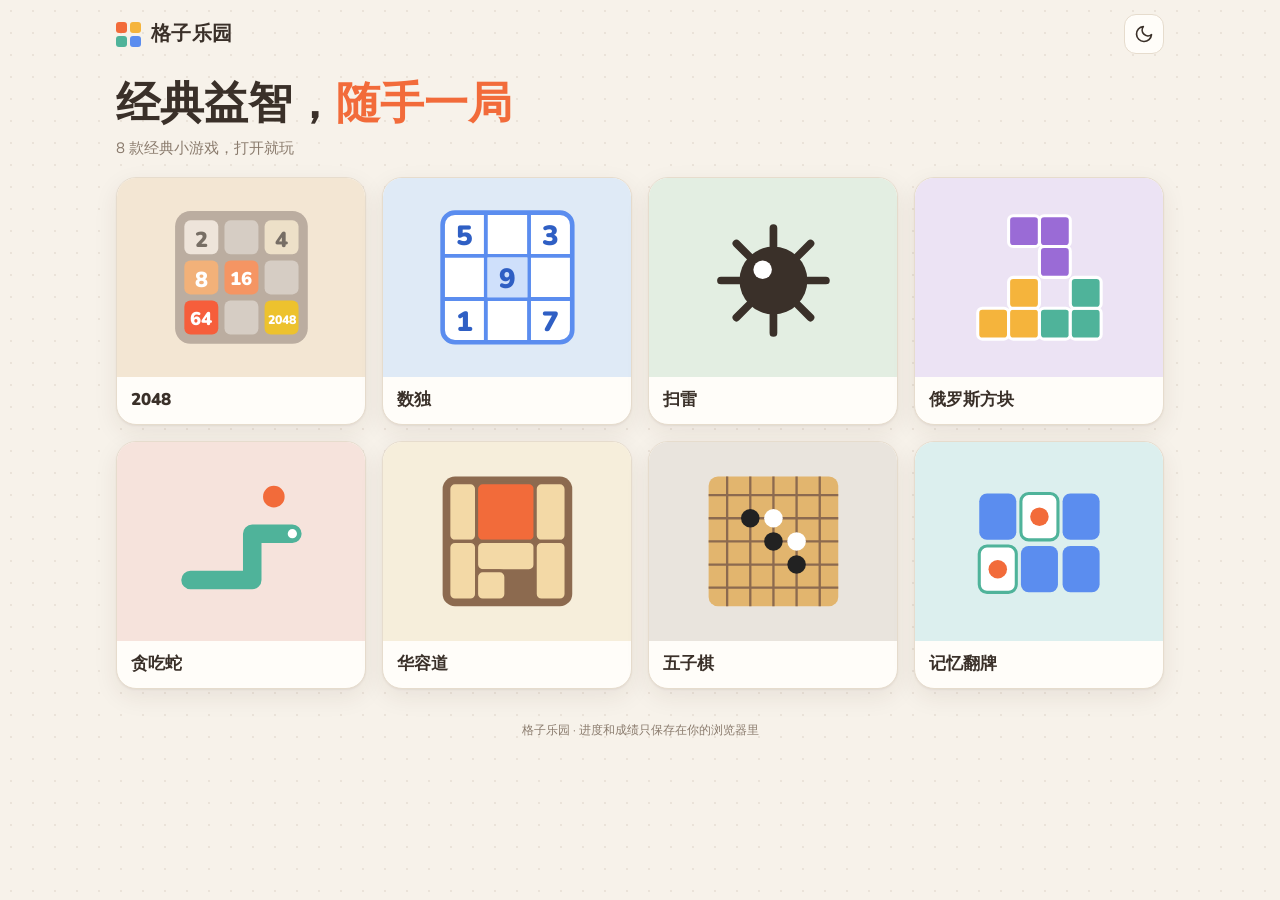
==== commit 55c81543: "Redesign home and game shell for mobile, add sound effects - Home: compact icon grid, short tagline," ====
--- a/index.html
+++ b/index.html
@@ -2,9 +2,9 @@
 <html lang="zh-CN">
 <head>
   <meta charset="UTF-8">
-  <meta name="viewport" content="width=device-width, initial-scale=1.0">
+  <meta name="viewport" content="width=device-width, initial-scale=1.0, viewport-fit=cover">
   <title>格子乐园 · 经典益智小游戏合集</title>
-  <meta name="description" content="格子乐园：免费在线玩经典益智休闲小游戏，2048、数独、扫雷、俄罗斯方块等，无需下载，手机电脑都能玩。">
+  <meta name="description" content="格子乐园：免费在线玩经典益智休闲小游戏，2048、数独、扫雷、俄罗斯方块、贪吃蛇、华容道、五子棋、记忆翻牌，无需下载，手机电脑都能玩。">
   <meta name="theme-color" content="#f7f2ea">
   <link rel="icon" href="data:image/svg+xml,%3Csvg xmlns='http://www.w3.org/2000/svg' viewBox='0 0 32 32'%3E%3Crect x='2' y='2' width='13' height='13' rx='3' fill='%23f26b3a'/%3E%3Crect x='17' y='2' width='13' height='13' rx='3' fill='%23f5b43c'/%3E%3Crect x='2' y='17' width='13' height='13' rx='3' fill='%234fb39a'/%3E%3Crect x='17' y='17' width='13' height='13' rx='3' fill='%235b8def'/%3E%3C/svg%3E">
   <link rel="preconnect" href="https://fonts.googleapis.com">
@@ -13,157 +13,136 @@
   <link rel="stylesheet" href="assets/site.css">
   <script src="assets/site.js"></script>
   <style>
-    .hero {
-      padding: 36px 0 28px;
-      display: grid;
-      gap: 14px;
-    }
+    .topbar {
+      display: flex;
+      align-items: center;
+      justify-content: space-between;
+      padding: 14px 0 6px;
+    }
+
+    .hero { padding: 18px 0 18px; }
     .hero h1 {
       margin: 0;
-      font-size: clamp(30px, 6vw, 48px);
-      line-height: 1.15;
+      font-size: clamp(26px, 6.4vw, 44px);
+      line-height: 1.2;
       font-weight: 900;
-      letter-spacing: 0.01em;
-    }
-    .hero h1 em {
-      font-style: normal;
-      color: var(--accent);
-    }
-    .hero p {
-      margin: 0;
-      max-width: 560px;
-      color: var(--text-dim);
-      font-size: 16px;
-    }
-
-    .section-head {
+    }
+    .hero h1 em { font-style: normal; color: var(--accent); }
+    .hero p { margin: 6px 0 0; color: var(--text-dim); font-size: 15px; }
+
+    .resume {
       display: flex;
-      align-items: baseline;
-      justify-content: space-between;
+      align-items: center;
       gap: 12px;
-      margin: 18px 0 14px;
-    }
-    .section-head h2 { margin: 0; font-size: 18px; font-weight: 800; }
-    .section-head span { color: var(--text-dim); font-size: 13px; }
+      margin: 0 0 18px;
+      padding: 10px 12px 10px 10px;
+      border-radius: var(--radius);
+      background: var(--surface);
+      border: 1px solid var(--line);
+      box-shadow: var(--shadow);
+      text-decoration: none;
+      transition: transform .15s ease;
+    }
+    .resume:active { transform: scale(0.98); }
+    .resume-icon {
+      flex: none;
+      width: 44px;
+      height: 44px;
+      border-radius: 12px;
+      overflow: hidden;
+      display: grid;
+      place-items: center;
+      background: var(--thumb, var(--surface-2));
+    }
+    .resume-icon svg { width: 70%; height: 70%; }
+    .resume-text { flex: 1; min-width: 0; line-height: 1.3; }
+    .resume-text small { display: block; color: var(--text-dim); font-size: 12px; font-weight: 700; }
+    .resume-text b { font-size: 16px; font-weight: 900; }
+    .resume-go {
+      flex: none;
+      display: inline-flex;
+      align-items: center;
+      height: 34px;
+      padding: 0 14px;
+      border-radius: 999px;
+      background: var(--accent);
+      color: var(--accent-ink);
+      font-weight: 900;
+      font-size: 14px;
+    }
 
     .grid {
       display: grid;
-      grid-template-columns: repeat(auto-fill, minmax(230px, 1fr));
+      grid-template-columns: repeat(4, minmax(0, 1fr));
       gap: 16px;
     }
 
     .card {
-      position: relative;
       display: flex;
       flex-direction: column;
       background: var(--surface);
       border: 1px solid var(--line);
-      border-radius: var(--radius);
+      border-radius: 20px;
       box-shadow: var(--shadow);
       overflow: hidden;
       text-decoration: none;
       color: inherit;
-      transition: transform .2s ease, box-shadow .2s ease;
-    }
-    a.card:hover { transform: translateY(-4px); }
-    a.card:focus-visible { outline: 3px solid var(--accent); outline-offset: 2px; }
-    .card.soon { cursor: default; }
-    .card.soon .thumb > * { opacity: .55; filter: saturate(.6); }
+      transition: transform .2s ease;
+    }
+    .card:hover { transform: translateY(-4px); }
+    .card:active { transform: scale(0.97); }
+    .card:focus-visible { outline: 3px solid var(--accent); outline-offset: 2px; }
 
     .thumb {
-      aspect-ratio: 16 / 10;
+      aspect-ratio: 5 / 4;
       display: grid;
       place-items: center;
       background: var(--thumb, var(--surface-2));
     }
-    .thumb svg { width: 46%; height: auto; max-height: 78%; }
-
-    .card-body { padding: 14px 16px 16px; display: grid; gap: 6px; }
-    .card-title {
+    .thumb svg { width: 56%; height: 72%; }
+
+    .card-body {
       display: flex;
-      align-items: center;
+      align-items: baseline;
       justify-content: space-between;
-      gap: 8px;
-      font-weight: 800;
-      font-size: 17px;
-    }
-    .card-desc { margin: 0; color: var(--text-dim); font-size: 14px; }
-    @media (max-width: 560px) {
-      .grid { grid-template-columns: repeat(2, minmax(0, 1fr)); gap: 12px; }
-      .card-body { padding: 10px 12px 12px; gap: 4px; }
-      .card-title { flex-wrap: wrap; font-size: 16px; gap: 4px 8px; }
-      .card-desc { font-size: 13px; }
-      .card-meta .tag { display: none; }
-      .best { margin-left: 0; }
-      .hero { padding: 20px 0 16px; }
-    }
-    @media (prefers-color-scheme: dark) {
-      :root:not([data-theme="light"]) .thumb { filter: brightness(0.82); }
-    }
-    :root[data-theme="dark"] .thumb { filter: brightness(0.82); }
-
-    .card-meta {
-      display: flex;
-      flex-wrap: wrap;
-      align-items: center;
       gap: 6px;
-      margin-top: 4px;
-      font-size: 12px;
-    }
-
-    .tag {
-      display: inline-flex;
-      align-items: center;
-      height: 22px;
-      padding: 0 8px;
-      border-radius: 999px;
-      background: var(--surface-2);
+      padding: 10px 14px 12px;
+    }
+    .card-name { font-weight: 900; font-size: 17px; white-space: nowrap; }
+    .card-stat {
+      min-width: 0;
       color: var(--text-dim);
-      font-weight: 700;
-    }
-    .badge {
-      flex: none;
       font-size: 12px;
       font-weight: 800;
-      padding: 2px 8px;
-      border-radius: 999px;
-    }
-    .badge.live { background: var(--accent); color: var(--accent-ink); }
-    .badge.later { background: var(--surface-2); color: var(--text-dim); }
-    .best { margin-left: auto; color: var(--text-dim); font-weight: 700; }
-    .best b { color: var(--text); }
-
-    /* 2048 封面：迷你棋盘 */
-    .mini-2048 {
-      display: grid;
-      grid-template-columns: repeat(3, 1fr);
-      grid-template-rows: repeat(3, 1fr);
-      gap: 6%;
-      padding: 6%;
-      height: 82%;
-      aspect-ratio: 1;
-      background: #bbada0;
-      border-radius: 10px;
-    }
-    .mini-2048 i {
-      min-width: 0;
-      display: grid;
-      place-items: center;
-      border-radius: 6px;
-      background: rgba(238, 228, 218, 0.35);
-      font-style: normal;
-      font-weight: 900;
-      font-size: clamp(12px, 2.4vw, 18px);
-      color: #776e65;
-    }
-    .mini-2048 .t2 { background: #eee4da; }
-    .mini-2048 .t4 { background: #ede0c8; }
-    .mini-2048 .t8 { background: #f2b179; color: #fff; }
-    .mini-2048 .t16 { background: #f59563; color: #fff; }
-    .mini-2048 .t64 { background: #f65e3b; color: #fff; }
-    .mini-2048 .t2048 { background: #edc22e; color: #fff; font-size: clamp(9px, 1.6vw, 12px); }
-
-    .footer a { color: var(--text-dim); }
+      white-space: nowrap;
+      overflow: hidden;
+      text-overflow: ellipsis;
+    }
+
+    @media (prefers-color-scheme: dark) {
+      :root:not([data-theme="light"]) .thumb,
+      :root:not([data-theme="light"]) .resume-icon { filter: brightness(0.85); }
+    }
+    :root[data-theme="dark"] .thumb,
+    :root[data-theme="dark"] .resume-icon { filter: brightness(0.85); }
+
+    .footer {
+      padding: 32px 0 calc(24px + env(safe-area-inset-bottom));
+      text-align: center;
+      color: var(--text-dim);
+      font-size: 12px;
+    }
+
+    @media (max-width: 760px) {
+      .grid { grid-template-columns: repeat(2, minmax(0, 1fr)); gap: 12px; }
+      .hero { padding: 10px 0 14px; }
+      .hero p { font-size: 14px; }
+      .card { border-radius: 18px; }
+      .thumb { aspect-ratio: 3 / 2; }
+      .card-body { padding: 9px 12px 11px; flex-direction: column; gap: 0; }
+      .card-name { font-size: 16px; }
+      .card-stat:empty::before { content: "\00a0"; }
+    }
   </style>
 </head>
 <body>
@@ -173,61 +152,59 @@
         <span class="brand-mark" aria-hidden="true"><i></i><i></i><i></i><i></i></span>
         格子乐园
       </a>
-      <div class="nav-actions">
-        <button class="icon-btn theme-toggle" type="button" aria-label="切换深色/浅色模式" title="切换深色/浅色模式">
-          <svg class="moon" viewBox="0 0 24 24" fill="none" stroke="currentColor" stroke-width="2" stroke-linecap="round" stroke-linejoin="round"><path d="M21 12.8A9 9 0 1 1 11.2 3a7 7 0 0 0 9.8 9.8z"/></svg>
-          <svg class="sun" viewBox="0 0 24 24" fill="none" stroke="currentColor" stroke-width="2" stroke-linecap="round"><circle cx="12" cy="12" r="4"/><path d="M12 2v2M12 20v2M4.9 4.9l1.4 1.4M17.7 17.7l1.4 1.4M2 12h2M20 12h2M4.9 19.1l1.4-1.4M17.7 6.3l1.4-1.4"/></svg>
-        </button>
-      </div>
+      <button class="icon-btn theme-toggle" type="button" aria-label="切换深色/浅色模式" title="切换深色/浅色模式">
+        <svg class="moon" viewBox="0 0 24 24" fill="none" stroke="currentColor" stroke-width="2" stroke-linecap="round" stroke-linejoin="round"><path d="M21 12.8A9 9 0 1 1 11.2 3a7 7 0 0 0 9.8 9.8z"/></svg>
+        <svg class="sun" viewBox="0 0 24 24" fill="none" stroke="currentColor" stroke-width="2" stroke-linecap="round"><circle cx="12" cy="12" r="4"/><path d="M12 2v2M12 20v2M4.9 4.9l1.4 1.4M17.7 17.7l1.4 1.4M2 12h2M20 12h2M4.9 19.1l1.4-1.4M17.7 6.3l1.4-1.4"/></svg>
+      </button>
     </header>
 
     <section class="hero">
       <h1>经典益智，<em>随手一局</em></h1>
-      <p>收录那些玩不腻的经典休闲小游戏。打开就玩，无需下载，手机和电脑都能玩，进度自动保存在本机。</p>
+      <p>8 款经典小游戏，打开就玩</p>
     </section>
 
-    <div class="section-head">
-      <h2>全部游戏</h2>
-      <span>持续更新中</span>
-    </div>
-
-    <main class="grid">
-      <a class="card" href="games/2048/" style="--thumb:#f3e6d3">
-        <div class="thumb">
-          <div class="mini-2048" aria-hidden="true">
-            <i class="t2">2</i><i></i><i class="t4">4</i>
-            <i class="t8">8</i><i class="t16">16</i><i></i>
-            <i class="t64">64</i><i></i><i class="t2048">2048</i>
-          </div>
-        </div>
-        <div class="card-body">
-          <div class="card-title">2048 <span class="badge live">可以玩</span></div>
-          <p class="card-desc">滑动合并相同数字，凑出 2048 方块。</p>
-          <div class="card-meta">
-            <span class="tag">数字</span><span class="tag">策略</span>
-            <span class="best" id="best-2048" hidden>最高 <b>0</b></span>
-          </div>
-        </div>
-      </a>
-
-      <div class="card soon" style="--thumb:#dfeaf6" aria-disabled="true">
+    <a class="resume" id="resume" href="#" hidden>
+      <span class="resume-icon" id="resume-icon"></span>
+      <span class="resume-text"><small>继续上次</small><b id="resume-name"></b></span>
+      <span class="resume-go">继续 ›</span>
+    </a>
+
+    <main class="grid" id="games">
+      <a class="card" href="games/2048/" data-slug="2048" style="--thumb:#f3e6d3">
+        <div class="thumb">
+          <svg viewBox="0 0 90 90" aria-hidden="true">
+            <rect x="2" y="2" width="86" height="86" rx="10" fill="#bbada0"/>
+            <g font-family="Nunito, Arial, sans-serif" font-weight="900" text-anchor="middle">
+              <rect x="8" y="8" width="22" height="22" rx="4" fill="#eee4da"/><text x="19" y="25" font-size="14" fill="#776e65">2</text>
+              <rect x="34" y="8" width="22" height="22" rx="4" fill="#d6cdc4"/>
+              <rect x="60" y="8" width="22" height="22" rx="4" fill="#ede0c8"/><text x="71" y="25" font-size="14" fill="#776e65">4</text>
+              <rect x="8" y="34" width="22" height="22" rx="4" fill="#f2b179"/><text x="19" y="51" font-size="14" fill="#fff">8</text>
+              <rect x="34" y="34" width="22" height="22" rx="4" fill="#f59563"/><text x="45" y="50" font-size="12" fill="#fff">16</text>
+              <rect x="60" y="34" width="22" height="22" rx="4" fill="#d6cdc4"/>
+              <rect x="8" y="60" width="22" height="22" rx="4" fill="#f65e3b"/><text x="19" y="76" font-size="12" fill="#fff">64</text>
+              <rect x="34" y="60" width="22" height="22" rx="4" fill="#d6cdc4"/>
+              <rect x="60" y="60" width="22" height="22" rx="4" fill="#edc22e"/><text x="71" y="75" font-size="8" fill="#fff">2048</text>
+            </g>
+          </svg>
+        </div>
+        <div class="card-body"><span class="card-name">2048</span><span class="card-stat"></span></div>
+      </a>
+
+      <a class="card" href="games/sudoku/" data-slug="sudoku" style="--thumb:#dfeaf6">
         <div class="thumb">
           <svg viewBox="0 0 90 90" aria-hidden="true">
             <rect x="3" y="3" width="84" height="84" rx="8" fill="#fff" stroke="#5b8def" stroke-width="3"/>
             <path d="M31 3v84M59 3v84M3 31h84M3 59h84" stroke="#5b8def" stroke-width="2.5"/>
-            <g font-family="Nunito, sans-serif" font-weight="900" font-size="18" fill="#2f5fc4" text-anchor="middle">
+            <rect x="32" y="32" width="26" height="26" fill="#cfe0fb"/>
+            <g font-family="Nunito, Arial, sans-serif" font-weight="900" font-size="18" fill="#2f5fc4" text-anchor="middle">
               <text x="17" y="24">5</text><text x="73" y="24">3</text><text x="45" y="52">9</text><text x="17" y="80">1</text><text x="73" y="80">7</text>
             </g>
           </svg>
         </div>
-        <div class="card-body">
-          <div class="card-title">数独 <span class="badge later">即将上线</span></div>
-          <p class="card-desc">每行、每列、每宫填满 1–9 不重复。</p>
-          <div class="card-meta"><span class="tag">逻辑</span><span class="tag">数字</span></div>
-        </div>
-      </div>
-
-      <div class="card soon" style="--thumb:#e3eee2" aria-disabled="true">
+        <div class="card-body"><span class="card-name">数独</span><span class="card-stat"></span></div>
+      </a>
+
+      <a class="card" href="games/minesweeper/" data-slug="minesweeper" style="--thumb:#e3eee2">
         <div class="thumb">
           <svg viewBox="0 0 90 90" aria-hidden="true">
             <circle cx="45" cy="47" r="22" fill="#3a3029"/>
@@ -235,46 +212,34 @@
             <circle cx="38" cy="40" r="6" fill="#fff"/>
           </svg>
         </div>
-        <div class="card-body">
-          <div class="card-title">扫雷 <span class="badge later">即将上线</span></div>
-          <p class="card-desc">根据数字线索，找出所有地雷。</p>
-          <div class="card-meta"><span class="tag">逻辑</span><span class="tag">推理</span></div>
-        </div>
-      </div>
-
-      <div class="card soon" style="--thumb:#ece3f4" aria-disabled="true">
+        <div class="card-body"><span class="card-name">扫雷</span><span class="card-stat"></span></div>
+      </a>
+
+      <a class="card" href="games/tetris/" data-slug="tetris" style="--thumb:#ece3f4">
         <div class="thumb">
           <svg viewBox="0 0 90 90" aria-hidden="true">
             <g stroke="#fff" stroke-width="2">
-              <rect x="25" y="5" width="20" height="20" fill="#9a6bd6"/><rect x="45" y="5" width="20" height="20" fill="#9a6bd6"/><rect x="45" y="25" width="20" height="20" fill="#9a6bd6"/>
-              <rect x="5" y="65" width="20" height="20" fill="#f5b43c"/><rect x="25" y="65" width="20" height="20" fill="#f5b43c"/><rect x="25" y="45" width="20" height="20" fill="#f5b43c"/>
-              <rect x="45" y="65" width="20" height="20" fill="#4fb39a"/><rect x="65" y="65" width="20" height="20" fill="#4fb39a"/><rect x="65" y="45" width="20" height="20" fill="#4fb39a"/>
+              <rect x="25" y="5" width="20" height="20" rx="3" fill="#9a6bd6"/><rect x="45" y="5" width="20" height="20" rx="3" fill="#9a6bd6"/><rect x="45" y="25" width="20" height="20" rx="3" fill="#9a6bd6"/>
+              <rect x="5" y="65" width="20" height="20" rx="3" fill="#f5b43c"/><rect x="25" y="65" width="20" height="20" rx="3" fill="#f5b43c"/><rect x="25" y="45" width="20" height="20" rx="3" fill="#f5b43c"/>
+              <rect x="45" y="65" width="20" height="20" rx="3" fill="#4fb39a"/><rect x="65" y="65" width="20" height="20" rx="3" fill="#4fb39a"/><rect x="65" y="45" width="20" height="20" rx="3" fill="#4fb39a"/>
             </g>
           </svg>
         </div>
-        <div class="card-body">
-          <div class="card-title">俄罗斯方块 <span class="badge later">即将上线</span></div>
-          <p class="card-desc">旋转下落的方块，消除整行。</p>
-          <div class="card-meta"><span class="tag">反应</span><span class="tag">空间</span></div>
-        </div>
-      </div>
-
-      <div class="card soon" style="--thumb:#f6e3dc" aria-disabled="true">
+        <div class="card-body"><span class="card-name">俄罗斯方块</span><span class="card-stat"></span></div>
+      </a>
+
+      <a class="card" href="games/snake/" data-slug="snake" style="--thumb:#f6e3dc">
         <div class="thumb">
           <svg viewBox="0 0 90 90" aria-hidden="true">
             <path d="M12 70h40V40h26" fill="none" stroke="#4fb39a" stroke-width="12" stroke-linecap="round" stroke-linejoin="round"/>
             <circle cx="78" cy="40" r="3" fill="#fff"/>
-            <rect x="60" y="12" width="12" height="12" rx="3" fill="#f26b3a"/>
-          </svg>
-        </div>
-        <div class="card-body">
-          <div class="card-title">贪吃蛇 <span class="badge later">即将上线</span></div>
-          <p class="card-desc">吃到食物就变长，别撞到自己。</p>
-          <div class="card-meta"><span class="tag">反应</span><span class="tag">经典</span></div>
-        </div>
-      </div>
-
-      <div class="card soon" style="--thumb:#f6eedb" aria-disabled="true">
+            <circle cx="66" cy="16" r="7" fill="#f26b3a"/>
+          </svg>
+        </div>
+        <div class="card-body"><span class="card-name">贪吃蛇</span><span class="card-stat"></span></div>
+      </a>
+
+      <a class="card" href="games/klotski/" data-slug="klotski" style="--thumb:#f6eedb">
         <div class="thumb">
           <svg viewBox="0 0 90 90" aria-hidden="true">
             <rect x="3" y="3" width="84" height="84" rx="8" fill="#8c6a4f"/>
@@ -285,14 +250,10 @@
             </g>
           </svg>
         </div>
-        <div class="card-body">
-          <div class="card-title">华容道 <span class="badge later">即将上线</span></div>
-          <p class="card-desc">移动木块，帮曹操逃出重围。</p>
-          <div class="card-meta"><span class="tag">滑块</span><span class="tag">策略</span></div>
-        </div>
-      </div>
-
-      <div class="card soon" style="--thumb:#e9e4dd" aria-disabled="true">
+        <div class="card-body"><span class="card-name">华容道</span><span class="card-stat"></span></div>
+      </a>
+
+      <a class="card" href="games/gomoku/" data-slug="gomoku" style="--thumb:#e9e4dd">
         <div class="thumb">
           <svg viewBox="0 0 90 90" aria-hidden="true">
             <rect x="3" y="3" width="84" height="84" rx="6" fill="#e2b56e"/>
@@ -301,14 +262,10 @@
             <circle cx="45" cy="30" r="6" fill="#fff"/><circle cx="60" cy="45" r="6" fill="#fff"/>
           </svg>
         </div>
-        <div class="card-body">
-          <div class="card-title">五子棋 <span class="badge later">即将上线</span></div>
-          <p class="card-desc">率先连成五子即获胜。</p>
-          <div class="card-meta"><span class="tag">对战</span><span class="tag">棋类</span></div>
-        </div>
-      </div>
-
-      <div class="card soon" style="--thumb:#dcefee" aria-disabled="true">
+        <div class="card-body"><span class="card-name">五子棋</span><span class="card-stat"></span></div>
+      </a>
+
+      <a class="card" href="games/memory/" data-slug="memory" style="--thumb:#dcefee">
         <div class="thumb">
           <svg viewBox="0 0 90 90" aria-hidden="true">
             <rect x="6" y="14" width="24" height="30" rx="5" fill="#5b8def"/><rect x="33" y="14" width="24" height="30" rx="5" fill="#fff" stroke="#4fb39a" stroke-width="2"/><rect x="60" y="14" width="24" height="30" rx="5" fill="#5b8def"/>
@@ -316,26 +273,33 @@
             <circle cx="45" cy="29" r="6" fill="#f26b3a"/><circle cx="18" cy="63" r="6" fill="#f26b3a"/>
           </svg>
         </div>
-        <div class="card-body">
-          <div class="card-title">记忆翻牌 <span class="badge later">即将上线</span></div>
-          <p class="card-desc">翻开卡片，找出所有成对的图案。</p>
-          <div class="card-meta"><span class="tag">记忆</span><span class="tag">休闲</span></div>
-        </div>
-      </div>
+        <div class="card-body"><span class="card-name">记忆翻牌</span><span class="card-stat"></span></div>
+      </a>
     </main>
 
-    <footer class="footer">
-      格子乐园 · 经典益智小游戏合集 · 游戏进度仅保存在你的浏览器中
-    </footer>
+    <footer class="footer">格子乐园 · 进度和成绩只保存在你的浏览器里</footer>
   </div>
 
   <script>
     (function () {
-      var best = window.Site.store.get('gzly.2048.best', 0);
-      if (best > 0) {
-        var el = document.getElementById('best-2048');
-        el.querySelector('b').textContent = best;
-        el.hidden = false;
+      var store = window.Site.store;
+      var cards = document.querySelectorAll('#games .card');
+      var last = store.get('gzly.last', null);
+
+      for (var i = 0; i < cards.length; i++) {
+        var card = cards[i];
+        var slug = card.getAttribute('data-slug');
+        var stat = store.get('gzly.' + slug + '.homeStat', null);
+        if (typeof stat === 'string' && stat) card.querySelector('.card-stat').textContent = stat;
+
+        if (slug === last) {
+          var resume = document.getElementById('resume');
+          resume.href = card.getAttribute('href');
+          resume.style.setProperty('--thumb', card.style.getPropertyValue('--thumb'));
+          document.getElementById('resume-name').textContent = card.querySelector('.card-name').textContent;
+          document.getElementById('resume-icon').appendChild(card.querySelector('.thumb svg').cloneNode(true));
+          resume.hidden = false;
+        }
       }
     })();
   </script>
--- a/assets/site.css
+++ b/assets/site.css
@@ -4,12 +4,16 @@
   --bg-dot: rgba(120, 96, 70, 0.10);
   --surface: #fffdf9;
   --surface-2: #f0e8dc;
+  --surface-3: #e6dccd;
   --text: #3a3029;
   --text-dim: #8a7b6d;
   --line: #e6dccd;
   --accent: #f26b3a;
   --accent-ink: #ffffff;
+  --good: #3f9c7f;
+  --bad: #e0493a;
   --shadow: 0 1px 2px rgba(60, 40, 20, 0.06), 0 8px 24px rgba(60, 40, 20, 0.08);
+  --shadow-lg: 0 12px 40px rgba(60, 40, 20, 0.22);
   --radius: 16px;
   --font: "Nunito", "PingFang SC", "Hiragino Sans GB", "Microsoft YaHei", system-ui, -apple-system, sans-serif;
   color-scheme: light;
@@ -18,39 +22,48 @@
 @media (prefers-color-scheme: dark) {
   :root:not([data-theme="light"]) {
     --bg: #1b1714;
-    --bg-dot: rgba(255, 236, 214, 0.06);
+    --bg-dot: rgba(255, 236, 214, 0.05);
     --surface: #26201c;
     --surface-2: #322a24;
+    --surface-3: #40362e;
     --text: #f3e9de;
     --text-dim: #a8998b;
     --line: #3b322b;
     --accent: #ff8355;
     --accent-ink: #1b1714;
+    --good: #5cc2a2;
+    --bad: #ff6b5c;
     --shadow: 0 1px 2px rgba(0, 0, 0, 0.3), 0 8px 24px rgba(0, 0, 0, 0.35);
+    --shadow-lg: 0 12px 40px rgba(0, 0, 0, 0.5);
     color-scheme: dark;
   }
 }
 
 :root[data-theme="dark"] {
   --bg: #1b1714;
-  --bg-dot: rgba(255, 236, 214, 0.06);
+  --bg-dot: rgba(255, 236, 214, 0.05);
   --surface: #26201c;
   --surface-2: #322a24;
+  --surface-3: #40362e;
   --text: #f3e9de;
   --text-dim: #a8998b;
   --line: #3b322b;
   --accent: #ff8355;
   --accent-ink: #1b1714;
+  --good: #5cc2a2;
+  --bad: #ff6b5c;
   --shadow: 0 1px 2px rgba(0, 0, 0, 0.3), 0 8px 24px rgba(0, 0, 0, 0.35);
+  --shadow-lg: 0 12px 40px rgba(0, 0, 0, 0.5);
   color-scheme: dark;
 }
 
 *, *::before, *::after { box-sizing: border-box; }
-
 html, body { margin: 0; padding: 0; }
+[hidden] { display: none !important; }
 
 body {
   min-height: 100vh;
+  min-height: 100dvh;
   background-color: var(--bg);
   background-image: radial-gradient(var(--bg-dot) 1.2px, transparent 1.2px);
   background-size: 22px 22px;
@@ -62,6 +75,7 @@
 }
 
 a { color: inherit; }
+button { font: inherit; color: inherit; }
 
 .wrap {
   width: 100%;
@@ -70,29 +84,20 @@
   padding: 0 16px;
 }
 
-/* 顶部导航 */
-.topbar {
-  display: flex;
-  align-items: center;
-  justify-content: space-between;
-  gap: 12px;
-  padding: 18px 0;
-}
-
+/* ---------- 品牌 ---------- */
 .brand {
   display: inline-flex;
   align-items: center;
   gap: 10px;
   text-decoration: none;
-  font-weight: 800;
+  font-weight: 900;
   font-size: 20px;
   letter-spacing: 0.02em;
 }
-
 .brand-mark {
   display: grid;
-  grid-template-columns: repeat(2, 12px);
-  grid-template-rows: repeat(2, 12px);
+  grid-template-columns: repeat(2, 11px);
+  grid-template-rows: repeat(2, 11px);
   gap: 3px;
 }
 .brand-mark i { border-radius: 3px; display: block; }
@@ -101,14 +106,15 @@
 .brand-mark i:nth-child(3) { background: #4fb39a; }
 .brand-mark i:nth-child(4) { background: #5b8def; }
 
-.nav-actions { display: flex; align-items: center; gap: 8px; }
-
+/* ---------- 按钮 ---------- */
 .icon-btn {
+  flex: none;
   display: inline-flex;
   align-items: center;
   justify-content: center;
   width: 40px;
   height: 40px;
+  padding: 0;
   border-radius: 12px;
   border: 1px solid var(--line);
   background: var(--surface);
@@ -116,10 +122,11 @@
   cursor: pointer;
   text-decoration: none;
   font-size: 18px;
-  transition: transform .15s ease, background .15s ease;
+  font-weight: 800;
+  transition: transform .15s ease, background-color .15s ease;
 }
 .icon-btn:hover { background: var(--surface-2); }
-.icon-btn:active { transform: scale(0.94); }
+.icon-btn:active { transform: scale(0.92); }
 .icon-btn svg { width: 20px; height: 20px; }
 
 .btn {
@@ -133,32 +140,50 @@
   border: 1px solid var(--line);
   background: var(--surface);
   color: var(--text);
-  font: inherit;
-  font-weight: 700;
+  font-weight: 800;
   font-size: 15px;
+  white-space: nowrap;
   cursor: pointer;
   text-decoration: none;
-  transition: transform .15s ease, background .15s ease, opacity .15s ease;
+  transition: transform .15s ease, background-color .15s ease, opacity .15s ease;
   user-select: none;
+  -webkit-user-select: none;
 }
 .btn:hover { background: var(--surface-2); }
-.btn:active { transform: scale(0.96); }
-.btn:disabled { opacity: .45; cursor: not-allowed; transform: none; }
-.btn.primary {
-  background: var(--accent);
-  border-color: var(--accent);
-  color: var(--accent-ink);
-}
+.btn:active { transform: scale(0.95); }
+.btn:disabled { opacity: .4; cursor: not-allowed; transform: none; }
+.btn svg { width: 18px; height: 18px; }
+.btn.primary { background: var(--accent); border-color: var(--accent); color: var(--accent-ink); }
 .btn.primary:hover { filter: brightness(1.06); background: var(--accent); }
-
-.footer {
-  padding: 40px 0 32px;
-  text-align: center;
+.btn.active { background: var(--text); border-color: var(--text); color: var(--bg); }
+.btn.sm { height: 34px; padding: 0 12px; font-size: 14px; border-radius: 10px; }
+.btn.block { width: 100%; }
+
+/* 分段选择（难度等） */
+.seg {
+  display: inline-flex;
+  padding: 3px;
+  gap: 2px;
+  border-radius: 12px;
+  background: var(--surface-2);
+  border: 1px solid var(--line);
+}
+.seg button {
+  height: 32px;
+  padding: 0 12px;
+  border: 0;
+  border-radius: 9px;
+  background: transparent;
   color: var(--text-dim);
-  font-size: 13px;
-}
-
-/* 主题切换图标 */
+  font-weight: 800;
+  font-size: 14px;
+  white-space: nowrap;
+  cursor: pointer;
+  transition: background-color .15s ease, color .15s ease;
+}
+.seg button[aria-pressed="true"] { background: var(--surface); color: var(--text); box-shadow: 0 1px 3px rgba(0, 0, 0, .12); }
+
+/* ---------- 主题切换图标 ---------- */
 .theme-toggle .sun { display: none; }
 .theme-toggle .moon { display: block; }
 :root[data-theme="dark"] .theme-toggle .sun { display: block; }
@@ -167,3 +192,182 @@
   :root:not([data-theme="light"]) .theme-toggle .sun { display: block; }
   :root:not([data-theme="light"]) .theme-toggle .moon { display: none; }
 }
+
+/* 声音开关图标 */
+.sound-toggle .off { display: none; }
+.sound-toggle.muted .on { display: none; }
+.sound-toggle.muted .off { display: block; }
+.sound-toggle.muted { color: var(--text-dim); }
+
+/* ---------- 游戏页通用框架 ---------- */
+.game-page {
+  display: flex;
+  flex-direction: column;
+  align-items: center;
+  padding: 0 12px calc(16px + env(safe-area-inset-bottom));
+}
+.gbar {
+  width: 100%;
+  max-width: var(--stage-max, 520px);
+  display: grid;
+  grid-template-columns: 1fr auto 1fr;
+  align-items: center;
+  gap: 8px;
+  padding: 12px 0 10px;
+}
+.gbar-title {
+  margin: 0;
+  font-size: 22px;
+  font-weight: 900;
+  letter-spacing: 0.02em;
+  white-space: nowrap;
+}
+.gbar-actions { display: flex; gap: 8px; justify-content: flex-end; }
+
+.gmain {
+  width: 100%;
+  max-width: var(--stage-max, 520px);
+  display: flex;
+  flex-direction: column;
+  gap: 12px;
+}
+
+/* 数据条：分数 / 时间 / 步数 */
+.stats { display: flex; align-items: center; gap: 8px; }
+.stats .btns { display: flex; gap: 8px; flex: none; }
+.stats .btns .btn { height: 52px; }
+.stat {
+  position: relative;
+  flex: 1;
+  min-width: 0;
+  padding: 6px 10px 7px;
+  border-radius: 12px;
+  background: var(--surface);
+  border: 1px solid var(--line);
+  text-align: center;
+}
+.stat-label {
+  display: block;
+  font-size: 12px;
+  font-weight: 800;
+  color: var(--text-dim);
+  letter-spacing: 0.06em;
+}
+.stat-value {
+  display: block;
+  font-size: 20px;
+  font-weight: 900;
+  line-height: 1.2;
+  font-variant-numeric: tabular-nums;
+  white-space: nowrap;
+  overflow: hidden;
+  text-overflow: ellipsis;
+}
+
+/* 操作按钮行 */
+.gcontrols {
+  display: flex;
+  align-items: center;
+  justify-content: space-between;
+  gap: 8px;
+  flex-wrap: wrap;
+}
+.gcontrols .grow { flex: 1; }
+.gcontrols .btns { display: flex; gap: 8px; }
+
+/* 游戏区域 */
+.stage { position: relative; width: 100%; }
+
+/* 盖在棋盘上的结果层 */
+.overlay {
+  position: absolute;
+  inset: 0;
+  z-index: 20;
+  display: grid;
+  place-content: center;
+  gap: 14px;
+  padding: 16px;
+  text-align: center;
+  border-radius: 14px;
+  background: color-mix(in srgb, var(--bg) 82%, transparent);
+  -webkit-backdrop-filter: blur(2px);
+  backdrop-filter: blur(2px);
+  animation: fade-in 300ms ease 150ms backwards;
+}
+.overlay h2 { margin: 0; font-size: clamp(28px, 9vw, 44px); font-weight: 900; line-height: 1.1; }
+.overlay p { margin: 0; font-size: 15px; font-weight: 700; color: var(--text-dim); }
+.overlay .row { display: flex; gap: 10px; justify-content: center; flex-wrap: wrap; }
+@keyframes fade-in { from { opacity: 0; } to { opacity: 1; } }
+
+/* ---------- 弹窗（玩法 / 设置） ---------- */
+dialog.sheet {
+  width: min(440px, calc(100% - 24px));
+  max-height: min(80vh, 640px);
+  margin: auto;
+  padding: 0;
+  border: 1px solid var(--line);
+  border-radius: 20px;
+  background: var(--surface);
+  color: var(--text);
+  box-shadow: var(--shadow-lg);
+  overflow: auto;
+}
+dialog.sheet::backdrop { background: rgba(20, 14, 10, 0.45); }
+dialog.sheet[open] { animation: sheet-in 220ms cubic-bezier(.2, .8, .3, 1); }
+@keyframes sheet-in { from { transform: translateY(16px) scale(.98); opacity: 0; } to { transform: none; opacity: 1; } }
+.sheet-head {
+  display: flex;
+  align-items: center;
+  justify-content: space-between;
+  padding: 16px 16px 4px 20px;
+}
+.sheet-head h2 { margin: 0; font-size: 18px; font-weight: 900; }
+.sheet-body { padding: 4px 20px 20px; }
+.tips { margin: 0; padding: 0; list-style: none; display: grid; gap: 10px; }
+.tips li {
+  display: grid;
+  grid-template-columns: 28px 1fr;
+  gap: 10px;
+  align-items: start;
+  font-size: 14px;
+  color: var(--text-dim);
+}
+.tips li > b:first-child {
+  display: grid;
+  place-items: center;
+  width: 28px;
+  height: 28px;
+  border-radius: 8px;
+  background: var(--surface-2);
+  color: var(--text);
+  font-size: 14px;
+}
+.tips strong { color: var(--text); }
+kbd {
+  display: inline-block;
+  min-width: 20px;
+  padding: 0 5px;
+  border-radius: 6px;
+  border: 1px solid var(--line);
+  border-bottom-width: 2px;
+  background: var(--surface-2);
+  color: var(--text);
+  font: inherit;
+  font-size: 12px;
+  font-weight: 800;
+  text-align: center;
+}
+
+@media (max-width: 400px) {
+  .stats .btns .btn { padding: 0 10px; }
+  .stats .btns .btn svg { display: none; }
+}
+@media (max-width: 380px) {
+  .btn { padding: 0 12px; font-size: 14px; }
+  .stat-value { font-size: 18px; }
+  .seg button { padding: 0 9px; font-size: 13px; }
+}
+
+@media (prefers-reduced-motion: reduce) {
+  *, *::before, *::after { animation-duration: 1ms !important; animation-delay: 0ms !important; transition-duration: 1ms !important; }
+}
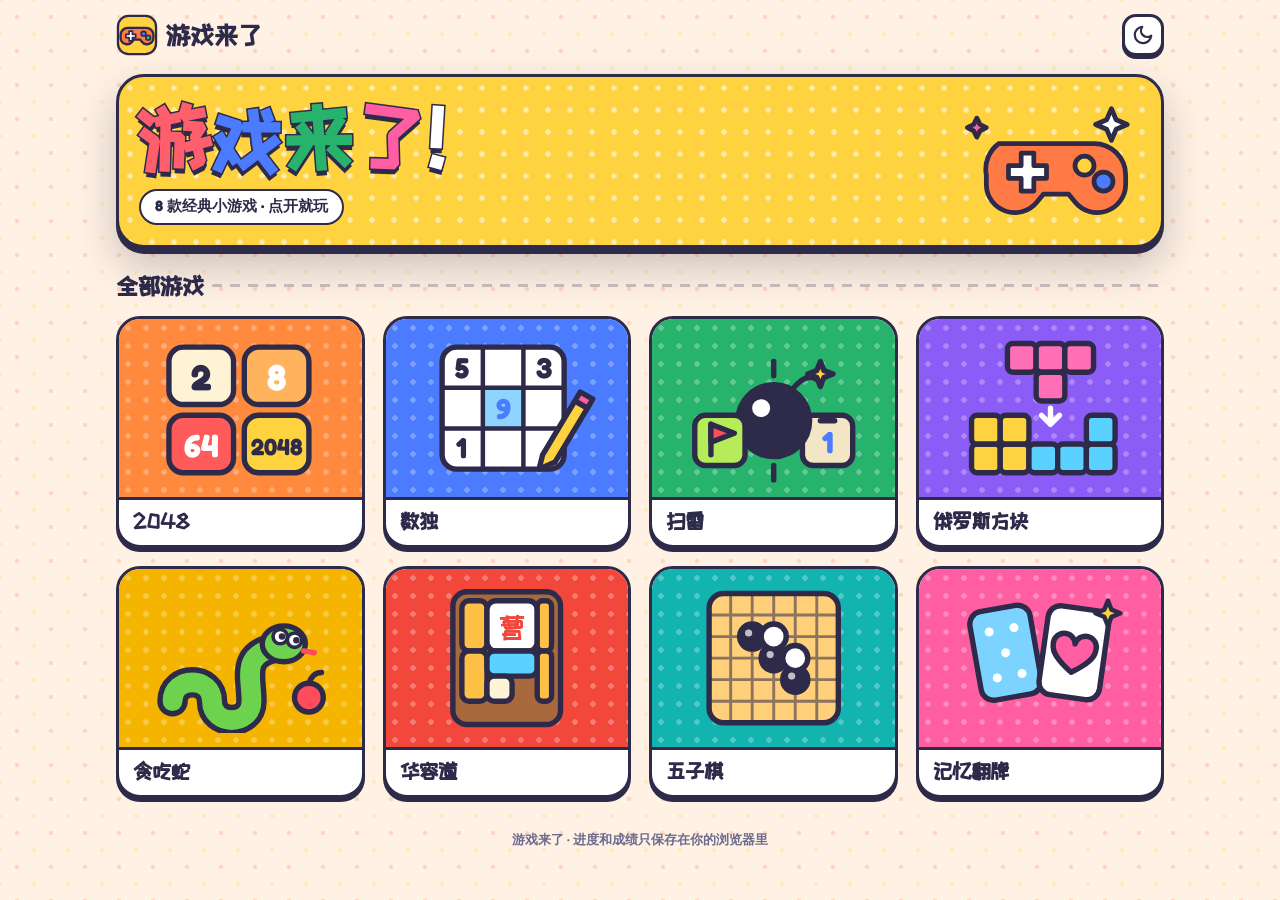
==== commit 732ee3d6: "New cartoon visual system: rename site to 游戏来了, per-game themes, new home and 2048 Co-Authored-By: C" ====
--- a/index.html
+++ b/index.html
@@ -3,145 +3,233 @@
 <head>
   <meta charset="UTF-8">
   <meta name="viewport" content="width=device-width, initial-scale=1.0, viewport-fit=cover">
-  <title>格子乐园 · 经典益智小游戏合集</title>
-  <meta name="description" content="格子乐园：免费在线玩经典益智休闲小游戏，2048、数独、扫雷、俄罗斯方块、贪吃蛇、华容道、五子棋、记忆翻牌，无需下载，手机电脑都能玩。">
-  <meta name="theme-color" content="#f7f2ea">
-  <link rel="icon" href="data:image/svg+xml,%3Csvg xmlns='http://www.w3.org/2000/svg' viewBox='0 0 32 32'%3E%3Crect x='2' y='2' width='13' height='13' rx='3' fill='%23f26b3a'/%3E%3Crect x='17' y='2' width='13' height='13' rx='3' fill='%23f5b43c'/%3E%3Crect x='2' y='17' width='13' height='13' rx='3' fill='%234fb39a'/%3E%3Crect x='17' y='17' width='13' height='13' rx='3' fill='%235b8def'/%3E%3C/svg%3E">
+  <title>游戏来了 · 经典益智小游戏合集</title>
+  <meta name="description" content="游戏来了：免费在线玩经典益智休闲小游戏，2048、数独、扫雷、俄罗斯方块、贪吃蛇、华容道、五子棋、记忆翻牌，无需下载，手机电脑都能玩。">
+  <meta name="theme-color" content="#ffd23f">
+  <link rel="icon" href="assets/logo.svg" type="image/svg+xml">
   <link rel="preconnect" href="https://fonts.googleapis.com">
   <link rel="preconnect" href="https://fonts.gstatic.com" crossorigin>
-  <link href="https://fonts.googleapis.com/css2?family=Nunito:wght@600;700;800;900&display=swap" rel="stylesheet">
+  <link href="https://fonts.googleapis.com/css2?family=Fredoka:wght@500;600;700&family=ZCOOL+KuaiLe&display=swap" rel="stylesheet">
   <link rel="stylesheet" href="assets/site.css">
   <script src="assets/site.js"></script>
   <style>
+    body { --theme: #ff7a45; --theme-2: #ffd23f; --theme-soft: #fff4d6; }
+    .hero h1, .resume-text b, .section-title, .card-name { font-weight: 700 !important; }
+
     .topbar {
       display: flex;
       align-items: center;
       justify-content: space-between;
-      padding: 14px 0 6px;
-    }
-
-    .hero { padding: 18px 0 18px; }
+      padding: 14px 0 4px;
+    }
+
+    /* 大标题 */
+    .hero {
+      position: relative;
+      margin: 14px 0 20px;
+      padding: 22px 20px 20px;
+      border: var(--outline);
+      border-radius: 28px;
+      background: #ffd23f;
+      color: #2d2a4a;
+      box-shadow: var(--shadow-lg);
+      overflow: hidden;
+    }
+    .hero::before {
+      content: "";
+      position: absolute;
+      inset: 0;
+      background-image: radial-gradient(rgba(255, 255, 255, 0.55) 2.5px, transparent 3px);
+      background-size: 22px 22px;
+      pointer-events: none;
+    }
     .hero h1 {
+      position: relative;
       margin: 0;
-      font-size: clamp(26px, 6.4vw, 44px);
-      line-height: 1.2;
-      font-weight: 900;
-    }
-    .hero h1 em { font-style: normal; color: var(--accent); }
-    .hero p { margin: 6px 0 0; color: var(--text-dim); font-size: 15px; }
-
+      font-family: var(--font-display);
+      font-weight: 400;
+      font-size: clamp(44px, 13vw, 76px);
+      line-height: 1;
+      letter-spacing: 0.02em;
+      color: #fff;
+      -webkit-text-stroke: 3px #2d2a4a;
+      paint-order: stroke fill;
+      text-shadow: 0 5px 0 #2d2a4a;
+    }
+    .hero h1 span { display: inline-block; }
+    .hero h1 .c1 { color: #ff5f6d; transform: rotate(-6deg); }
+    .hero h1 .c2 { color: #4b7bff; transform: rotate(4deg) translateY(4px); }
+    .hero h1 .c3 { color: #27b36b; transform: rotate(-3deg); }
+    .hero h1 .c4 { color: #ff5fa2; transform: rotate(7deg) translateY(2px); }
+    .hero h1 .c5 { color: #fff; transform: rotate(-4deg); }
+    .hero p {
+      position: relative;
+      margin: 14px 0 0;
+      display: inline-block;
+      padding: 4px 14px 5px;
+      border: 2.5px solid #2d2a4a;
+      border-radius: 999px;
+      background: #fff;
+      font-weight: 700;
+      font-size: 15px;
+    }
+    .hero-art {
+      position: absolute;
+      right: 10px;
+      bottom: 6px;
+      width: clamp(96px, 30vw, 190px);
+      height: auto;
+      pointer-events: none;
+    }
+
+    /* 继续上次 */
     .resume {
       display: flex;
       align-items: center;
       gap: 12px;
-      margin: 0 0 18px;
+      margin: 0 0 20px;
       padding: 10px 12px 10px 10px;
-      border-radius: var(--radius);
-      background: var(--surface);
-      border: 1px solid var(--line);
-      box-shadow: var(--shadow);
+      border: var(--outline);
+      border-radius: 20px;
+      background: var(--paper);
+      box-shadow: var(--pop);
       text-decoration: none;
-      transition: transform .15s ease;
-    }
-    .resume:active { transform: scale(0.98); }
+      transition: transform .08s ease, box-shadow .08s ease;
+    }
+    .resume:active { transform: translateY(3px); box-shadow: 0 1px 0 var(--ink); }
     .resume-icon {
       flex: none;
-      width: 44px;
-      height: 44px;
-      border-radius: 12px;
+      width: 48px;
+      height: 48px;
+      border: 2.5px solid var(--ink);
+      border-radius: 14px;
       overflow: hidden;
       display: grid;
       place-items: center;
-      background: var(--thumb, var(--surface-2));
-    }
-    .resume-icon svg { width: 70%; height: 70%; }
-    .resume-text { flex: 1; min-width: 0; line-height: 1.3; }
+      background: var(--theme);
+    }
+    .resume-icon svg { width: 82%; height: 82%; }
+    .resume-text { flex: 1; min-width: 0; line-height: 1.25; }
     .resume-text small { display: block; color: var(--text-dim); font-size: 12px; font-weight: 700; }
-    .resume-text b { font-size: 16px; font-weight: 900; }
+    .resume-text b { font-family: var(--font-display); font-weight: 400; font-size: 21px; }
     .resume-go {
       flex: none;
       display: inline-flex;
       align-items: center;
-      height: 34px;
-      padding: 0 14px;
+      height: 38px;
+      padding: 0 16px;
+      border: 2.5px solid var(--ink);
       border-radius: 999px;
-      background: var(--accent);
-      color: var(--accent-ink);
-      font-weight: 900;
-      font-size: 14px;
-    }
-
+      background: var(--theme);
+      color: var(--theme-ink);
+      font-weight: 700;
+      font-size: 15px;
+      box-shadow: 0 3px 0 var(--ink);
+    }
+
+    .section-title {
+      display: flex;
+      align-items: center;
+      gap: 8px;
+      margin: 0 0 12px;
+      font-family: var(--font-display);
+      font-weight: 400;
+      font-size: 24px;
+    }
+    .section-title::after {
+      content: "";
+      flex: 1;
+      height: 3px;
+      border-radius: 3px;
+      background: repeating-linear-gradient(90deg, var(--ink) 0 10px, transparent 10px 18px);
+      opacity: .25;
+    }
+
+    /* 游戏卡片 */
     .grid {
       display: grid;
       grid-template-columns: repeat(4, minmax(0, 1fr));
-      gap: 16px;
-    }
-
+      gap: 18px;
+    }
     .card {
       display: flex;
       flex-direction: column;
-      background: var(--surface);
-      border: 1px solid var(--line);
-      border-radius: 20px;
-      box-shadow: var(--shadow);
+      border: var(--outline);
+      border-radius: 24px;
+      background: var(--paper);
+      box-shadow: var(--pop);
       overflow: hidden;
       text-decoration: none;
-      color: inherit;
-      transition: transform .2s ease;
-    }
-    .card:hover { transform: translateY(-4px); }
-    .card:active { transform: scale(0.97); }
-    .card:focus-visible { outline: 3px solid var(--accent); outline-offset: 2px; }
+      color: var(--text);
+      transition: transform .15s cubic-bezier(.2, 1.4, .4, 1), box-shadow .08s ease;
+    }
+    .card:nth-child(odd):hover { transform: translateY(-4px) rotate(-1.5deg); }
+    .card:nth-child(even):hover { transform: translateY(-4px) rotate(1.5deg); }
+    .card:active { transform: translateY(3px) !important; box-shadow: 0 1px 0 var(--ink); }
+    .card:focus-visible { outline: 3px solid var(--theme); outline-offset: 3px; }
 
     .thumb {
-      aspect-ratio: 5 / 4;
+      position: relative;
+      aspect-ratio: 4 / 3;
       display: grid;
       place-items: center;
-      background: var(--thumb, var(--surface-2));
-    }
-    .thumb svg { width: 56%; height: 72%; }
+      background-color: var(--theme);
+      background-image: radial-gradient(rgba(255, 255, 255, 0.28) 2.5px, transparent 3px);
+      background-size: 18px 18px;
+      border-bottom: var(--outline);
+    }
+    .thumb svg {
+      width: 74%;
+      height: 84%;
+      transition: transform .25s cubic-bezier(.2, 1.4, .4, 1);
+    }
+    .card:hover .thumb svg { transform: scale(1.06) rotate(-2deg); }
 
     .card-body {
       display: flex;
-      align-items: baseline;
+      align-items: center;
       justify-content: space-between;
       gap: 6px;
-      padding: 10px 14px 12px;
-    }
-    .card-name { font-weight: 900; font-size: 17px; white-space: nowrap; }
+      padding: 9px 12px 10px 14px;
+    }
+    .card-name {
+      font-family: var(--font-display);
+      font-weight: 400;
+      font-size: 21px;
+      line-height: 1.2;
+      white-space: nowrap;
+    }
     .card-stat {
       min-width: 0;
-      color: var(--text-dim);
+      padding: 1px 8px 2px;
+      border-radius: 999px;
+      background: var(--theme-soft);
+      color: #2d2a4a;
+      border: 2px solid var(--ink);
       font-size: 12px;
-      font-weight: 800;
+      font-weight: 700;
       white-space: nowrap;
       overflow: hidden;
       text-overflow: ellipsis;
     }
-
-    @media (prefers-color-scheme: dark) {
-      :root:not([data-theme="light"]) .thumb,
-      :root:not([data-theme="light"]) .resume-icon { filter: brightness(0.85); }
-    }
-    :root[data-theme="dark"] .thumb,
-    :root[data-theme="dark"] .resume-icon { filter: brightness(0.85); }
+    .card-stat:empty { display: none; }
 
     .footer {
       padding: 32px 0 calc(24px + env(safe-area-inset-bottom));
       text-align: center;
       color: var(--text-dim);
-      font-size: 12px;
+      font-size: 13px;
+      font-weight: 600;
     }
 
     @media (max-width: 760px) {
-      .grid { grid-template-columns: repeat(2, minmax(0, 1fr)); gap: 12px; }
-      .hero { padding: 10px 0 14px; }
+      .grid { grid-template-columns: repeat(2, minmax(0, 1fr)); gap: 14px; }
+      .hero { margin: 10px 0 18px; padding: 18px 16px 16px; border-radius: 24px; }
       .hero p { font-size: 14px; }
-      .card { border-radius: 18px; }
-      .thumb { aspect-ratio: 3 / 2; }
-      .card-body { padding: 9px 12px 11px; flex-direction: column; gap: 0; }
-      .card-name { font-size: 16px; }
-      .card-stat:empty::before { content: "\00a0"; }
+      .card { border-radius: 20px; }
+      .card-body { flex-direction: column; align-items: flex-start; gap: 3px; padding: 8px 10px 10px 12px; }
+      .card-name { font-size: 19px; }
+      .card-stat { max-width: 100%; }
     }
   </style>
 </head>
@@ -149,135 +237,181 @@
   <div class="wrap">
     <header class="topbar">
       <a class="brand" href="./">
-        <span class="brand-mark" aria-hidden="true"><i></i><i></i><i></i><i></i></span>
-        格子乐园
-      </a>
-      <button class="icon-btn theme-toggle" type="button" aria-label="切换深色/浅色模式" title="切换深色/浅色模式">
-        <svg class="moon" viewBox="0 0 24 24" fill="none" stroke="currentColor" stroke-width="2" stroke-linecap="round" stroke-linejoin="round"><path d="M21 12.8A9 9 0 1 1 11.2 3a7 7 0 0 0 9.8 9.8z"/></svg>
-        <svg class="sun" viewBox="0 0 24 24" fill="none" stroke="currentColor" stroke-width="2" stroke-linecap="round"><circle cx="12" cy="12" r="4"/><path d="M12 2v2M12 20v2M4.9 4.9l1.4 1.4M17.7 17.7l1.4 1.4M2 12h2M20 12h2M4.9 19.1l1.4-1.4M17.7 6.3l1.4-1.4"/></svg>
+        <img class="brand-logo" src="assets/logo.svg" alt="">
+        游戏来了
+      </a>
+      <button class="icon-btn theme-toggle" type="button" aria-label="切换白天/夜间模式" title="切换白天/夜间模式">
+        <svg class="moon" viewBox="0 0 24 24" fill="none" stroke="currentColor" stroke-width="2.4" stroke-linecap="round" stroke-linejoin="round"><path d="M21 12.8A9 9 0 1 1 11.2 3a7 7 0 0 0 9.8 9.8z"/></svg>
+        <svg class="sun" viewBox="0 0 24 24" fill="none" stroke="currentColor" stroke-width="2.4" stroke-linecap="round"><circle cx="12" cy="12" r="4"/><path d="M12 2v2M12 20v2M4.9 4.9l1.4 1.4M17.7 17.7l1.4 1.4M2 12h2M20 12h2M4.9 19.1l1.4-1.4M17.7 6.3l1.4-1.4"/></svg>
       </button>
     </header>
 
     <section class="hero">
-      <h1>经典益智，<em>随手一局</em></h1>
-      <p>8 款经典小游戏，打开就玩</p>
+      <h1><span class="c1">游</span><span class="c2">戏</span><span class="c3">来</span><span class="c4">了</span><span class="c5">!</span></h1>
+      <p>8 款经典小游戏 · 点开就玩</p>
+      <svg class="hero-art" viewBox="0 0 120 90" aria-hidden="true">
+        <g stroke="#2d2a4a" stroke-width="3" stroke-linejoin="round" stroke-linecap="round">
+          <path d="M24 30h60a20 20 0 0 1 20 20v6a18 18 0 0 1-32 11l-4-5H52l-4 5a18 18 0 0 1-32-11v-6a20 20 0 0 1 8-20z" fill="#ff7a45"/>
+          <path d="M30 44h8v-8h8v8h8v8h-8v8h-8v-8h-8z" fill="#fff"/>
+          <circle cx="78" cy="44" r="6" fill="#ffd23f"/>
+          <circle cx="90" cy="54" r="6" fill="#4b7bff"/>
+          <path d="M95 8l3 7 7 3-7 3-3 7-3-7-7-3 7-3z" fill="#fff"/>
+          <path d="M10 14l2 4 4 2-4 2-2 4-2-4-4-2 4-2z" fill="#ff5fa2"/>
+        </g>
+      </svg>
     </section>
 
     <a class="resume" id="resume" href="#" hidden>
       <span class="resume-icon" id="resume-icon"></span>
       <span class="resume-text"><small>继续上次</small><b id="resume-name"></b></span>
-      <span class="resume-go">继续 ›</span>
+      <span class="resume-go">继续 ▶</span>
     </a>
 
+    <h2 class="section-title">全部游戏</h2>
+
     <main class="grid" id="games">
-      <a class="card" href="games/2048/" data-slug="2048" style="--thumb:#f3e6d3">
-        <div class="thumb">
-          <svg viewBox="0 0 90 90" aria-hidden="true">
-            <rect x="2" y="2" width="86" height="86" rx="10" fill="#bbada0"/>
-            <g font-family="Nunito, Arial, sans-serif" font-weight="900" text-anchor="middle">
-              <rect x="8" y="8" width="22" height="22" rx="4" fill="#eee4da"/><text x="19" y="25" font-size="14" fill="#776e65">2</text>
-              <rect x="34" y="8" width="22" height="22" rx="4" fill="#d6cdc4"/>
-              <rect x="60" y="8" width="22" height="22" rx="4" fill="#ede0c8"/><text x="71" y="25" font-size="14" fill="#776e65">4</text>
-              <rect x="8" y="34" width="22" height="22" rx="4" fill="#f2b179"/><text x="19" y="51" font-size="14" fill="#fff">8</text>
-              <rect x="34" y="34" width="22" height="22" rx="4" fill="#f59563"/><text x="45" y="50" font-size="12" fill="#fff">16</text>
-              <rect x="60" y="34" width="22" height="22" rx="4" fill="#d6cdc4"/>
-              <rect x="8" y="60" width="22" height="22" rx="4" fill="#f65e3b"/><text x="19" y="76" font-size="12" fill="#fff">64</text>
-              <rect x="34" y="60" width="22" height="22" rx="4" fill="#d6cdc4"/>
-              <rect x="60" y="60" width="22" height="22" rx="4" fill="#edc22e"/><text x="71" y="75" font-size="8" fill="#fff">2048</text>
+      <a class="card" href="games/2048/" data-game="2048">
+        <div class="thumb">
+          <svg viewBox="0 0 100 80" aria-hidden="true">
+            <g stroke="#2d2a4a" stroke-width="3" stroke-linejoin="round" font-family="Fredoka, Arial, sans-serif" font-weight="700" text-anchor="middle">
+              <rect x="10" y="6" width="36" height="32" rx="8" fill="#fff3d6"/>
+              <rect x="52" y="6" width="36" height="32" rx="8" fill="#ffb35c"/>
+              <rect x="10" y="44" width="36" height="32" rx="8" fill="#ff5b5b"/>
+              <rect x="52" y="44" width="36" height="32" rx="8" fill="#ffd23f"/>
+              <text x="28" y="30" font-size="20" fill="#2d2a4a" stroke="none">2</text>
+              <text x="70" y="30" font-size="20" fill="#fff" stroke="none">8</text>
+              <text x="28" y="67" font-size="18" fill="#fff" stroke="none">64</text>
+              <text x="70" y="66" font-size="13" fill="#2d2a4a" stroke="none">2048</text>
             </g>
           </svg>
         </div>
         <div class="card-body"><span class="card-name">2048</span><span class="card-stat"></span></div>
       </a>
 
-      <a class="card" href="games/sudoku/" data-slug="sudoku" style="--thumb:#dfeaf6">
-        <div class="thumb">
-          <svg viewBox="0 0 90 90" aria-hidden="true">
-            <rect x="3" y="3" width="84" height="84" rx="8" fill="#fff" stroke="#5b8def" stroke-width="3"/>
-            <path d="M31 3v84M59 3v84M3 31h84M3 59h84" stroke="#5b8def" stroke-width="2.5"/>
-            <rect x="32" y="32" width="26" height="26" fill="#cfe0fb"/>
-            <g font-family="Nunito, Arial, sans-serif" font-weight="900" font-size="18" fill="#2f5fc4" text-anchor="middle">
-              <text x="17" y="24">5</text><text x="73" y="24">3</text><text x="45" y="52">9</text><text x="17" y="80">1</text><text x="73" y="80">7</text>
+      <a class="card" href="games/sudoku/" data-game="sudoku">
+        <div class="thumb">
+          <svg viewBox="0 0 100 80" aria-hidden="true">
+            <g stroke="#2d2a4a" stroke-width="3" stroke-linejoin="round" stroke-linecap="round">
+              <rect x="14" y="6" width="68" height="68" rx="8" fill="#fff"/>
+              <rect x="37" y="29" width="22" height="22" fill="#8fd3ff" stroke="none"/>
+              <path d="M36.7 6v68M59.3 6v68M14 28.7h68M14 51.3h68" stroke-width="2.5"/>
+            </g>
+            <g font-family="Fredoka, Arial, sans-serif" font-weight="700" font-size="16" text-anchor="middle" fill="#2d2a4a">
+              <text x="25" y="23">5</text><text x="71" y="23">3</text><text x="48" y="46" fill="#4b7bff">9</text><text x="25" y="68">1</text>
+            </g>
+            <g stroke="#2d2a4a" stroke-width="3" stroke-linejoin="round">
+              <path d="M70 66l18-30 7 4-18 30-9 4z" fill="#ffd23f"/>
+              <path d="M88 36l3-5 7 4-3 5z" fill="#ff5fa2"/>
             </g>
           </svg>
         </div>
         <div class="card-body"><span class="card-name">数独</span><span class="card-stat"></span></div>
       </a>
 
-      <a class="card" href="games/minesweeper/" data-slug="minesweeper" style="--thumb:#e3eee2">
-        <div class="thumb">
-          <svg viewBox="0 0 90 90" aria-hidden="true">
-            <circle cx="45" cy="47" r="22" fill="#3a3029"/>
-            <path d="M45 13v12M45 69v12M11 47h12M67 47h12M21 23l9 9M60 62l9 9M69 23l-9 9M30 62l-9 9" stroke="#3a3029" stroke-width="5" stroke-linecap="round"/>
-            <circle cx="38" cy="40" r="6" fill="#fff"/>
+      <a class="card" href="games/minesweeper/" data-game="minesweeper">
+        <div class="thumb">
+          <svg viewBox="0 0 100 80" aria-hidden="true">
+            <g stroke="#2d2a4a" stroke-width="3" stroke-linejoin="round" stroke-linecap="round">
+              <rect x="66" y="44" width="28" height="28" rx="6" fill="#f3e6c4"/>
+              <path d="M50 22v-8M50 72v8M24 47h-8M84 47h-8" />
+              <circle cx="50" cy="47" r="20" fill="#2d2a4a"/>
+              <path d="M60 30q8-10 14-6" fill="none"/>
+              <path d="M76 14l2 5 5 2-5 2-2 5-2-5-5-2 5-2z" fill="#ffd23f"/>
+              <rect x="6" y="44" width="28" height="28" rx="6" fill="#b6ec5a"/>
+              <path d="M15 66V49" />
+              <path d="M15 49l13 5-13 5z" fill="#ff4d5e"/>
+            </g>
+            <circle cx="43" cy="40" r="5" fill="#fff"/>
+            <text x="80" y="65" font-family="Fredoka, Arial, sans-serif" font-weight="700" font-size="17" text-anchor="middle" fill="#4b7bff">1</text>
           </svg>
         </div>
         <div class="card-body"><span class="card-name">扫雷</span><span class="card-stat"></span></div>
       </a>
 
-      <a class="card" href="games/tetris/" data-slug="tetris" style="--thumb:#ece3f4">
-        <div class="thumb">
-          <svg viewBox="0 0 90 90" aria-hidden="true">
-            <g stroke="#fff" stroke-width="2">
-              <rect x="25" y="5" width="20" height="20" rx="3" fill="#9a6bd6"/><rect x="45" y="5" width="20" height="20" rx="3" fill="#9a6bd6"/><rect x="45" y="25" width="20" height="20" rx="3" fill="#9a6bd6"/>
-              <rect x="5" y="65" width="20" height="20" rx="3" fill="#f5b43c"/><rect x="25" y="65" width="20" height="20" rx="3" fill="#f5b43c"/><rect x="25" y="45" width="20" height="20" rx="3" fill="#f5b43c"/>
-              <rect x="45" y="65" width="20" height="20" rx="3" fill="#4fb39a"/><rect x="65" y="65" width="20" height="20" rx="3" fill="#4fb39a"/><rect x="65" y="45" width="20" height="20" rx="3" fill="#4fb39a"/>
-            </g>
+      <a class="card" href="games/tetris/" data-game="tetris">
+        <div class="thumb">
+          <svg viewBox="0 0 100 80" aria-hidden="true">
+            <g stroke="#2d2a4a" stroke-width="3" stroke-linejoin="round">
+              <g fill="#ff6fb5"><rect x="32" y="4" width="16" height="16" rx="3"/><rect x="48" y="4" width="16" height="16" rx="3"/><rect x="64" y="4" width="16" height="16" rx="3"/><rect x="48" y="20" width="16" height="16" rx="3"/></g>
+              <g fill="#ffd23f"><rect x="12" y="60" width="16" height="16" rx="3"/><rect x="28" y="60" width="16" height="16" rx="3"/><rect x="12" y="44" width="16" height="16" rx="3"/><rect x="28" y="44" width="16" height="16" rx="3"/></g>
+              <g fill="#5ad1ff"><rect x="44" y="60" width="16" height="16" rx="3"/><rect x="60" y="60" width="16" height="16" rx="3"/><rect x="76" y="60" width="16" height="16" rx="3"/><rect x="76" y="44" width="16" height="16" rx="3"/></g>
+            </g>
+            <path d="M56 40v8M51 44l5 5 5-5" fill="none" stroke="#fff" stroke-width="3" stroke-linecap="round" stroke-linejoin="round"/>
           </svg>
         </div>
         <div class="card-body"><span class="card-name">俄罗斯方块</span><span class="card-stat"></span></div>
       </a>
 
-      <a class="card" href="games/snake/" data-slug="snake" style="--thumb:#f6e3dc">
-        <div class="thumb">
-          <svg viewBox="0 0 90 90" aria-hidden="true">
-            <path d="M12 70h40V40h26" fill="none" stroke="#4fb39a" stroke-width="12" stroke-linecap="round" stroke-linejoin="round"/>
-            <circle cx="78" cy="40" r="3" fill="#fff"/>
-            <circle cx="66" cy="16" r="7" fill="#f26b3a"/>
+      <a class="card" href="games/snake/" data-game="snake">
+        <div class="thumb">
+          <svg viewBox="0 0 100 80" aria-hidden="true">
+            <g stroke="#2d2a4a" stroke-width="3" stroke-linejoin="round" stroke-linecap="round">
+              <path d="M12 64c0-14 22-14 22 0s22 14 22 0-6-26 14-30" fill="none" stroke-width="17"/>
+              <path d="M12 64c0-14 22-14 22 0s22 14 22 0-6-26 14-30" fill="none" stroke="#6dd34f" stroke-width="11"/>
+              <ellipse cx="74" cy="32" rx="12" ry="10" fill="#6dd34f"/>
+              <circle cx="72" cy="28" r="4" fill="#fff" stroke-width="2"/>
+              <circle cx="80" cy="30" r="4" fill="#fff" stroke-width="2"/>
+              <path d="M85 36l6 1" stroke="#ff4d5e"/>
+              <circle cx="88" cy="62" r="8" fill="#ff4d5e"/>
+              <path d="M88 54q2-6 7-6" fill="none"/>
+            </g>
+            <circle cx="73" cy="28" r="1.8" fill="#2d2a4a"/><circle cx="81" cy="30" r="1.8" fill="#2d2a4a"/>
           </svg>
         </div>
         <div class="card-body"><span class="card-name">贪吃蛇</span><span class="card-stat"></span></div>
       </a>
 
-      <a class="card" href="games/klotski/" data-slug="klotski" style="--thumb:#f6eedb">
-        <div class="thumb">
-          <svg viewBox="0 0 90 90" aria-hidden="true">
-            <rect x="3" y="3" width="84" height="84" rx="8" fill="#8c6a4f"/>
-            <g fill="#f3d9a6" stroke="#8c6a4f" stroke-width="2">
-              <rect x="7" y="7" width="18" height="38" rx="4"/><rect x="25" y="7" width="38" height="38" rx="4" fill="#f26b3a"/><rect x="63" y="7" width="20" height="38" rx="4"/>
-              <rect x="7" y="45" width="18" height="38" rx="4"/><rect x="25" y="45" width="38" height="19" rx="4"/><rect x="63" y="45" width="20" height="38" rx="4"/>
-              <rect x="25" y="64" width="19" height="19" rx="4"/>
-            </g>
+      <a class="card" href="games/klotski/" data-game="klotski">
+        <div class="thumb">
+          <svg viewBox="0 0 100 80" aria-hidden="true">
+            <g stroke="#2d2a4a" stroke-width="3" stroke-linejoin="round">
+              <rect x="20" y="3" width="60" height="74" rx="8" fill="#a8693d"/>
+              <rect x="25" y="8" width="14" height="28" rx="4" fill="#ffc145"/>
+              <rect x="39" y="8" width="28" height="28" rx="5" fill="#fff"/>
+              <rect x="67" y="8" width="8" height="28" rx="3" fill="#ffc145"/>
+              <rect x="25" y="36" width="14" height="28" rx="4" fill="#ffc145"/>
+              <rect x="39" y="36" width="28" height="14" rx="4" fill="#5ad1ff"/>
+              <rect x="67" y="36" width="8" height="28" rx="3" fill="#ffc145"/>
+              <rect x="39" y="50" width="14" height="14" rx="4" fill="#fff3d6"/>
+            </g>
+            <text x="53" y="29" font-family="ZCOOL KuaiLe, sans-serif" font-size="17" text-anchor="middle" fill="#f2483c">曹</text>
           </svg>
         </div>
         <div class="card-body"><span class="card-name">华容道</span><span class="card-stat"></span></div>
       </a>
 
-      <a class="card" href="games/gomoku/" data-slug="gomoku" style="--thumb:#e9e4dd">
-        <div class="thumb">
-          <svg viewBox="0 0 90 90" aria-hidden="true">
-            <rect x="3" y="3" width="84" height="84" rx="6" fill="#e2b56e"/>
-            <path d="M15 3v84M30 3v84M45 3v84M60 3v84M75 3v84M3 15h84M3 30h84M3 45h84M3 60h84M3 75h84" stroke="#8c6a4f" stroke-width="1.5"/>
-            <circle cx="30" cy="30" r="6" fill="#222"/><circle cx="45" cy="45" r="6" fill="#222"/><circle cx="60" cy="60" r="6" fill="#222"/>
-            <circle cx="45" cy="30" r="6" fill="#fff"/><circle cx="60" cy="45" r="6" fill="#fff"/>
+      <a class="card" href="games/gomoku/" data-game="gomoku">
+        <div class="thumb">
+          <svg viewBox="0 0 100 80" aria-hidden="true">
+            <g stroke="#2d2a4a" stroke-width="3" stroke-linejoin="round">
+              <rect x="14" y="4" width="72" height="72" rx="8" fill="#ffcf7a"/>
+              <path d="M26 4v72M38 4v72M50 4v72M62 4v72M74 4v72M14 16h72M14 28h72M14 40h72M14 52h72M14 64h72" stroke-width="1.6" opacity=".55"/>
+              <circle cx="38" cy="28" r="7" fill="#2d2a4a"/><circle cx="50" cy="40" r="7" fill="#2d2a4a"/><circle cx="62" cy="52" r="7" fill="#2d2a4a"/>
+              <circle cx="50" cy="28" r="7" fill="#fff"/><circle cx="62" cy="40" r="7" fill="#fff"/>
+            </g>
+            <circle cx="36" cy="26" r="2" fill="#fff" opacity=".7"/><circle cx="48" cy="38" r="2" fill="#fff" opacity=".7"/><circle cx="60" cy="50" r="2" fill="#fff" opacity=".7"/>
           </svg>
         </div>
         <div class="card-body"><span class="card-name">五子棋</span><span class="card-stat"></span></div>
       </a>
 
-      <a class="card" href="games/memory/" data-slug="memory" style="--thumb:#dcefee">
-        <div class="thumb">
-          <svg viewBox="0 0 90 90" aria-hidden="true">
-            <rect x="6" y="14" width="24" height="30" rx="5" fill="#5b8def"/><rect x="33" y="14" width="24" height="30" rx="5" fill="#fff" stroke="#4fb39a" stroke-width="2"/><rect x="60" y="14" width="24" height="30" rx="5" fill="#5b8def"/>
-            <rect x="6" y="48" width="24" height="30" rx="5" fill="#fff" stroke="#4fb39a" stroke-width="2"/><rect x="33" y="48" width="24" height="30" rx="5" fill="#5b8def"/><rect x="60" y="48" width="24" height="30" rx="5" fill="#5b8def"/>
-            <circle cx="45" cy="29" r="6" fill="#f26b3a"/><circle cx="18" cy="63" r="6" fill="#f26b3a"/>
+      <a class="card" href="games/memory/" data-game="memory">
+        <div class="thumb">
+          <svg viewBox="0 0 100 80" aria-hidden="true">
+            <g stroke="#2d2a4a" stroke-width="3" stroke-linejoin="round">
+              <rect x="14" y="12" width="34" height="50" rx="7" fill="#7cd3ff" transform="rotate(-10 31 37)"/>
+              <rect x="52" y="12" width="34" height="50" rx="7" fill="#fff" transform="rotate(8 69 37)"/>
+              <path d="M69 48c-9-6-12-10-12-14a5.5 5.5 0 0 1 12-2 5.5 5.5 0 0 1 12 2c0 4-3 8-12 14z" fill="#ff5fa2" transform="rotate(8 69 37)"/>
+            </g>
+            <g fill="#fff" transform="rotate(-10 31 37)"><circle cx="24" cy="24" r="2.5"/><circle cx="38" cy="24" r="2.5"/><circle cx="31" cy="37" r="2.5"/><circle cx="24" cy="50" r="2.5"/><circle cx="38" cy="50" r="2.5"/></g>
+            <path d="M88 8l2 5 5 2-5 2-2 5-2-5-5-2 5-2z" fill="#ffd23f" stroke="#2d2a4a" stroke-width="2.5" stroke-linejoin="round"/>
           </svg>
         </div>
         <div class="card-body"><span class="card-name">记忆翻牌</span><span class="card-stat"></span></div>
       </a>
     </main>
 
-    <footer class="footer">格子乐园 · 进度和成绩只保存在你的浏览器里</footer>
+    <footer class="footer">游戏来了 · 进度和成绩只保存在你的浏览器里</footer>
   </div>
 
   <script>
@@ -288,14 +422,14 @@
 
       for (var i = 0; i < cards.length; i++) {
         var card = cards[i];
-        var slug = card.getAttribute('data-slug');
+        var slug = card.getAttribute('data-game');
         var stat = store.get('gzly.' + slug + '.homeStat', null);
         if (typeof stat === 'string' && stat) card.querySelector('.card-stat').textContent = stat;
 
         if (slug === last) {
           var resume = document.getElementById('resume');
           resume.href = card.getAttribute('href');
-          resume.style.setProperty('--thumb', card.style.getPropertyValue('--thumb'));
+          resume.setAttribute('data-game', slug);
           document.getElementById('resume-name').textContent = card.querySelector('.card-name').textContent;
           document.getElementById('resume-icon').appendChild(card.querySelector('.thumb svg').cloneNode(true));
           resume.hidden = false;
--- a/assets/site.css
+++ b/assets/site.css
@@ -1,74 +1,118 @@
-/* 格子乐园 · 全站公共样式 */
+/* 游戏来了 · 全站公共样式
+ * 风格：扁平卡通手绘 —— 粗描边、实心投影、圆润字体、每个游戏一套主题色
+ * 主题色由 body[data-game] 决定，组件统一使用 --theme / --theme-2 / --theme-soft
+ */
 :root {
-  --bg: #f7f2ea;
-  --bg-dot: rgba(120, 96, 70, 0.10);
-  --surface: #fffdf9;
-  --surface-2: #f0e8dc;
-  --surface-3: #e6dccd;
-  --text: #3a3029;
-  --text-dim: #8a7b6d;
-  --line: #e6dccd;
-  --accent: #f26b3a;
-  --accent-ink: #ffffff;
-  --good: #3f9c7f;
-  --bad: #e0493a;
-  --shadow: 0 1px 2px rgba(60, 40, 20, 0.06), 0 8px 24px rgba(60, 40, 20, 0.08);
-  --shadow-lg: 0 12px 40px rgba(60, 40, 20, 0.22);
-  --radius: 16px;
-  --font: "Nunito", "PingFang SC", "Hiragino Sans GB", "Microsoft YaHei", system-ui, -apple-system, sans-serif;
+  /* 线条与文字 */
+  --ink: #2d2a4a;
+  --text: #2d2a4a;
+  --text-dim: #6e6a8f;
+  --line: rgba(45, 42, 74, 0.16);
+
+  /* 纸面 */
+  --paper: #ffffff;
+  --surface: #ffffff;
+  --surface-2: #f3f0fa;
+  --surface-3: #e6e1f3;
+
+  /* 主题（首页默认，各游戏覆盖） */
+  --theme: #ff7a45;
+  --theme-2: #ffd23f;
+  --theme-ink: #ffffff;
+  --theme-soft: #fff1e3;
+  --bg: var(--theme-soft);
+
+  --accent: var(--theme);
+  --accent-ink: var(--theme-ink);
+  --good: #2fbf71;
+  --bad: #ff4d5e;
+
+  /* 卡通描边与投影 */
+  --bw: 3px;
+  --outline: var(--bw) solid var(--ink);
+  --pop: 0 4px 0 var(--ink);
+  --pop-sm: 0 3px 0 var(--ink);
+  --shadow: 0 4px 0 var(--ink);
+  --shadow-lg: 0 6px 0 var(--ink), 0 18px 40px rgba(45, 42, 74, 0.25);
+  --radius: 18px;
+
+  --font: "Fredoka", "PingFang SC", "Hiragino Sans GB", "Microsoft YaHei", system-ui, -apple-system, sans-serif;
+  --font-display: "ZCOOL KuaiLe", "Fredoka", "PingFang SC", "Microsoft YaHei", sans-serif;
   color-scheme: light;
 }
 
+/* ---------- 各游戏主题色 ---------- */
+[data-game="2048"]        { --theme: #ff8a3d; --theme-2: #ffd23f; --theme-soft: #fff0e0; }
+[data-game="sudoku"]      { --theme: #4b7bff; --theme-2: #8fd3ff; --theme-soft: #e7efff; }
+[data-game="minesweeper"] { --theme: #27b36b; --theme-2: #b6ec5a; --theme-soft: #e2f6e6; }
+[data-game="tetris"]      { --theme: #8b5cf6; --theme-2: #ff6fb5; --theme-soft: #efe8ff; }
+[data-game="snake"]       { --theme: #f5b400; --theme-2: #6dd34f; --theme-soft: #fff7d6; --theme-ink: #2d2a4a; }
+[data-game="klotski"]     { --theme: #f2483c; --theme-2: #ffc145; --theme-soft: #ffe7e1; }
+[data-game="gomoku"]      { --theme: #13b3b0; --theme-2: #ffbf5e; --theme-soft: #def6f4; }
+[data-game="memory"]      { --theme: #ff5fa2; --theme-2: #7cd3ff; --theme-soft: #ffe6f1; }
+
+/* ---------- 深色（夜间游戏厅） ---------- */
 @media (prefers-color-scheme: dark) {
   :root:not([data-theme="light"]) {
-    --bg: #1b1714;
-    --bg-dot: rgba(255, 236, 214, 0.05);
-    --surface: #26201c;
-    --surface-2: #322a24;
-    --surface-3: #40362e;
-    --text: #f3e9de;
-    --text-dim: #a8998b;
-    --line: #3b322b;
-    --accent: #ff8355;
-    --accent-ink: #1b1714;
-    --good: #5cc2a2;
-    --bad: #ff6b5c;
-    --shadow: 0 1px 2px rgba(0, 0, 0, 0.3), 0 8px 24px rgba(0, 0, 0, 0.35);
-    --shadow-lg: 0 12px 40px rgba(0, 0, 0, 0.5);
+    --ink: #0d0b1a;
+    --text: #f4f1ff;
+    --text-dim: #aaa5c8;
+    --line: rgba(255, 255, 255, 0.12);
+    --paper: #2c2846;
+    --surface: #2c2846;
+    --surface-2: #38335a;
+    --surface-3: #454070;
+    --good: #43d68a;
+    --bad: #ff6b78;
+    --shadow-lg: 0 6px 0 var(--ink), 0 18px 40px rgba(0, 0, 0, 0.5);
     color-scheme: dark;
   }
-}
-
+  :root:not([data-theme="light"]) body { --bg: color-mix(in srgb, var(--theme) 14%, #1a1730); }
+}
 :root[data-theme="dark"] {
-  --bg: #1b1714;
-  --bg-dot: rgba(255, 236, 214, 0.05);
-  --surface: #26201c;
-  --surface-2: #322a24;
-  --surface-3: #40362e;
-  --text: #f3e9de;
-  --text-dim: #a8998b;
-  --line: #3b322b;
-  --accent: #ff8355;
-  --accent-ink: #1b1714;
-  --good: #5cc2a2;
-  --bad: #ff6b5c;
-  --shadow: 0 1px 2px rgba(0, 0, 0, 0.3), 0 8px 24px rgba(0, 0, 0, 0.35);
-  --shadow-lg: 0 12px 40px rgba(0, 0, 0, 0.5);
+  --ink: #0d0b1a;
+  --text: #f4f1ff;
+  --text-dim: #aaa5c8;
+  --line: rgba(255, 255, 255, 0.12);
+  --paper: #2c2846;
+  --surface: #2c2846;
+  --surface-2: #38335a;
+  --surface-3: #454070;
+  --good: #43d68a;
+  --bad: #ff6b78;
+  --shadow-lg: 0 6px 0 var(--ink), 0 18px 40px rgba(0, 0, 0, 0.5);
   color-scheme: dark;
 }
+:root[data-theme="dark"] body { --bg: color-mix(in srgb, var(--theme) 14%, #1a1730); }
 
 *, *::before, *::after { box-sizing: border-box; }
 html, body { margin: 0; padding: 0; }
 [hidden] { display: none !important; }
+.sr-only {
+  position: absolute !important;
+  width: 1px;
+  height: 1px;
+  padding: 0;
+  margin: -1px;
+  overflow: hidden;
+  clip: rect(0 0 0 0);
+  white-space: nowrap;
+  border: 0;
+}
 
 body {
   min-height: 100vh;
   min-height: 100dvh;
   background-color: var(--bg);
-  background-image: radial-gradient(var(--bg-dot) 1.2px, transparent 1.2px);
-  background-size: 22px 22px;
+  /* 手绘感波点底纹 */
+  background-image:
+    radial-gradient(color-mix(in srgb, var(--theme) 22%, transparent) 2px, transparent 2.6px),
+    radial-gradient(color-mix(in srgb, var(--theme-2) 26%, transparent) 1.6px, transparent 2.2px);
+  background-size: 34px 34px, 34px 34px;
+  background-position: 0 0, 17px 17px;
   color: var(--text);
   font-family: var(--font);
+  font-weight: 500;
   line-height: 1.5;
   -webkit-font-smoothing: antialiased;
   -webkit-tap-highlight-color: transparent;
@@ -76,6 +120,13 @@
 
 a { color: inherit; }
 button { font: inherit; color: inherit; }
+
+/* 卡通标题字体：ZCOOL KuaiLe 只有常规体；加载失败时回退字体用粗体 */
+.font-display,
+.brand, .gbar-title, .overlay h2, .sheet-head h2 {
+  font-family: var(--font-display);
+  font-weight: 700 !important;
+}
 
 .wrap {
   width: 100%;
@@ -88,102 +139,97 @@
 .brand {
   display: inline-flex;
   align-items: center;
-  gap: 10px;
+  gap: 8px;
   text-decoration: none;
-  font-weight: 900;
-  font-size: 20px;
-  letter-spacing: 0.02em;
-}
-.brand-mark {
-  display: grid;
-  grid-template-columns: repeat(2, 11px);
-  grid-template-rows: repeat(2, 11px);
-  gap: 3px;
-}
-.brand-mark i { border-radius: 3px; display: block; }
-.brand-mark i:nth-child(1) { background: #f26b3a; }
-.brand-mark i:nth-child(2) { background: #f5b43c; }
-.brand-mark i:nth-child(3) { background: #4fb39a; }
-.brand-mark i:nth-child(4) { background: #5b8def; }
-
-/* ---------- 按钮 ---------- */
+  font-family: var(--font-display);
+  font-size: 26px;
+  line-height: 1;
+  color: var(--text);
+}
+.brand-logo { width: 42px; height: 42px; flex: none; }
+
+/* ---------- 按钮（实心卡通按钮，按下会“压扁”） ---------- */
+.icon-btn,
+.btn {
+  position: relative;
+  display: inline-flex;
+  align-items: center;
+  justify-content: center;
+  gap: 6px;
+  border: var(--outline);
+  background: var(--paper);
+  color: var(--text);
+  box-shadow: var(--pop-sm);
+  cursor: pointer;
+  text-decoration: none;
+  font-weight: 700;
+  white-space: nowrap;
+  user-select: none;
+  -webkit-user-select: none;
+  transition: transform .08s ease, box-shadow .08s ease, background-color .15s ease, filter .15s ease;
+}
+.icon-btn:active,
+.btn:active { transform: translateY(3px); box-shadow: 0 0 0 var(--ink); }
+.icon-btn:focus-visible,
+.btn:focus-visible { outline: 3px solid var(--theme); outline-offset: 3px; }
+
 .icon-btn {
   flex: none;
-  display: inline-flex;
-  align-items: center;
-  justify-content: center;
-  width: 40px;
-  height: 40px;
+  width: 42px;
+  height: 42px;
   padding: 0;
-  border-radius: 12px;
-  border: 1px solid var(--line);
-  background: var(--surface);
-  color: var(--text);
-  cursor: pointer;
-  text-decoration: none;
-  font-size: 18px;
-  font-weight: 800;
-  transition: transform .15s ease, background-color .15s ease;
+  border-radius: 14px;
+  font-size: 19px;
+  font-family: var(--font);
 }
 .icon-btn:hover { background: var(--surface-2); }
-.icon-btn:active { transform: scale(0.92); }
-.icon-btn svg { width: 20px; height: 20px; }
+.icon-btn svg { width: 22px; height: 22px; }
 
 .btn {
-  display: inline-flex;
-  align-items: center;
-  justify-content: center;
-  gap: 6px;
-  height: 40px;
+  height: 44px;
   padding: 0 16px;
-  border-radius: 12px;
-  border: 1px solid var(--line);
-  background: var(--surface);
-  color: var(--text);
-  font-weight: 800;
-  font-size: 15px;
-  white-space: nowrap;
-  cursor: pointer;
-  text-decoration: none;
-  transition: transform .15s ease, background-color .15s ease, opacity .15s ease;
-  user-select: none;
-  -webkit-user-select: none;
-}
-.btn:hover { background: var(--surface-2); }
-.btn:active { transform: scale(0.95); }
-.btn:disabled { opacity: .4; cursor: not-allowed; transform: none; }
-.btn svg { width: 18px; height: 18px; }
-.btn.primary { background: var(--accent); border-color: var(--accent); color: var(--accent-ink); }
-.btn.primary:hover { filter: brightness(1.06); background: var(--accent); }
-.btn.active { background: var(--text); border-color: var(--text); color: var(--bg); }
-.btn.sm { height: 34px; padding: 0 12px; font-size: 14px; border-radius: 10px; }
+  border-radius: 14px;
+  font-size: 16px;
+}
+.btn:hover { filter: brightness(0.97); }
+.btn:disabled { opacity: .45; cursor: not-allowed; transform: none; box-shadow: var(--pop-sm); }
+.btn svg { width: 19px; height: 19px; }
+.btn.primary { background: var(--theme); color: var(--theme-ink); }
+.btn.secondary { background: var(--theme-2); color: #2d2a4a; }
+.btn.active { background: var(--theme-2); color: #2d2a4a; }
+.btn.sm { height: 36px; padding: 0 12px; font-size: 14px; border-radius: 12px; }
 .btn.block { width: 100%; }
 
 /* 分段选择（难度等） */
 .seg {
   display: inline-flex;
   padding: 3px;
-  gap: 2px;
-  border-radius: 12px;
-  background: var(--surface-2);
-  border: 1px solid var(--line);
+  gap: 3px;
+  border-radius: 14px;
+  background: var(--paper);
+  border: var(--outline);
+  box-shadow: var(--pop-sm);
 }
 .seg button {
   height: 32px;
   padding: 0 12px;
   border: 0;
-  border-radius: 9px;
+  border-radius: 10px;
   background: transparent;
   color: var(--text-dim);
-  font-weight: 800;
+  font-weight: 700;
   font-size: 14px;
   white-space: nowrap;
   cursor: pointer;
   transition: background-color .15s ease, color .15s ease;
 }
-.seg button[aria-pressed="true"] { background: var(--surface); color: var(--text); box-shadow: 0 1px 3px rgba(0, 0, 0, .12); }
-
-/* ---------- 主题切换图标 ---------- */
+.seg button[aria-pressed="true"] {
+  background: var(--theme);
+  color: var(--theme-ink);
+  box-shadow: inset 0 -3px 0 rgba(0, 0, 0, 0.15);
+}
+
+/* ---------- 主题 / 声音开关图标 ---------- */
 .theme-toggle .sun { display: none; }
 .theme-toggle .moon { display: block; }
 :root[data-theme="dark"] .theme-toggle .sun { display: block; }
@@ -192,8 +238,6 @@
   :root:not([data-theme="light"]) .theme-toggle .sun { display: block; }
   :root:not([data-theme="light"]) .theme-toggle .moon { display: none; }
 }
-
-/* 声音开关图标 */
 .sound-toggle .off { display: none; }
 .sound-toggle.muted .on { display: none; }
 .sound-toggle.muted .off { display: block; }
@@ -206,6 +250,8 @@
   align-items: center;
   padding: 0 12px calc(16px + env(safe-area-inset-bottom));
 }
+
+/* 顶栏：主题色“招牌” */
 .gbar {
   width: 100%;
   max-width: var(--stage-max, 520px);
@@ -213,14 +259,24 @@
   grid-template-columns: 1fr auto 1fr;
   align-items: center;
   gap: 8px;
-  padding: 12px 0 10px;
-}
+  padding: 12px 0 12px;
+}
+.gbar > :first-child { justify-self: start; display: flex; gap: 8px; }
 .gbar-title {
   margin: 0;
-  font-size: 22px;
-  font-weight: 900;
-  letter-spacing: 0.02em;
+  padding: 4px 18px 6px;
+  border: var(--outline);
+  border-radius: 999px;
+  background: var(--theme);
+  color: var(--theme-ink);
+  box-shadow: var(--pop-sm);
+  font-family: var(--font-display);
+  font-weight: 400;
+  font-size: 24px;
+  line-height: 1.2;
+  letter-spacing: 0.04em;
   white-space: nowrap;
+  transform: rotate(-2deg);
 }
 .gbar-actions { display: flex; gap: 8px; justify-content: flex-end; }
 
@@ -235,28 +291,34 @@
 /* 数据条：分数 / 时间 / 步数 */
 .stats { display: flex; align-items: center; gap: 8px; }
 .stats .btns { display: flex; gap: 8px; flex: none; }
-.stats .btns .btn { height: 52px; }
+.stats .btns .btn { height: 54px; }
 .stat {
   position: relative;
   flex: 1;
   min-width: 0;
-  padding: 6px 10px 7px;
-  border-radius: 12px;
-  background: var(--surface);
-  border: 1px solid var(--line);
+  padding: 5px 10px 6px;
+  border-radius: 14px;
+  background: var(--paper);
+  border: var(--outline);
+  box-shadow: var(--pop-sm);
   text-align: center;
 }
 .stat-label {
   display: block;
   font-size: 12px;
-  font-weight: 800;
-  color: var(--text-dim);
+  font-weight: 700;
+  color: var(--theme);
   letter-spacing: 0.06em;
+  line-height: 1.3;
+}
+:root[data-theme="dark"] .stat-label { color: color-mix(in srgb, var(--theme) 70%, white); }
+@media (prefers-color-scheme: dark) {
+  :root:not([data-theme="light"]) .stat-label { color: color-mix(in srgb, var(--theme) 70%, white); }
 }
 .stat-value {
   display: block;
-  font-size: 20px;
-  font-weight: 900;
+  font-size: 21px;
+  font-weight: 700;
   line-height: 1.2;
   font-variant-numeric: tabular-nums;
   white-space: nowrap;
@@ -278,83 +340,118 @@
 /* 游戏区域 */
 .stage { position: relative; width: 100%; }
 
-/* 盖在棋盘上的结果层 */
+/* 结果层：半透明遮罩 + 居中的卡通卡片 .overlay-card（site.js 会自动包一层） */
 .overlay {
   position: absolute;
   inset: 0;
   z-index: 20;
   display: grid;
-  place-content: center;
-  gap: 14px;
-  padding: 16px;
+  place-items: center;
+  padding: 12px;
+  border-radius: var(--radius);
+  background: color-mix(in srgb, var(--bg) 45%, transparent);
+  animation: fade-in 250ms ease 150ms backwards;
+}
+.overlay-card {
+  display: grid;
+  justify-items: center;
+  gap: 12px;
+  width: min(320px, 100%);
+  max-height: 100%;
+  overflow: auto;
+  padding: 22px 18px 20px;
   text-align: center;
-  border-radius: 14px;
-  background: color-mix(in srgb, var(--bg) 82%, transparent);
-  -webkit-backdrop-filter: blur(2px);
-  backdrop-filter: blur(2px);
-  animation: fade-in 300ms ease 150ms backwards;
-}
-.overlay h2 { margin: 0; font-size: clamp(28px, 9vw, 44px); font-weight: 900; line-height: 1.1; }
-.overlay p { margin: 0; font-size: 15px; font-weight: 700; color: var(--text-dim); }
+  border: var(--outline);
+  border-radius: 24px;
+  background: var(--paper);
+  box-shadow: var(--shadow-lg);
+  animation: pop-in 340ms cubic-bezier(.2, 1.4, .4, 1) 150ms backwards;
+}
+.overlay h2 {
+  margin: 0;
+  font-family: var(--font-display);
+  font-weight: 400;
+  font-size: clamp(30px, 9vw, 40px);
+  line-height: 1.1;
+  color: var(--theme);
+  -webkit-text-stroke: 1.5px var(--ink);
+  paint-order: stroke fill;
+  text-shadow: 0 3px 0 var(--ink);
+}
+.overlay p { margin: 0; font-size: 15px; font-weight: 600; color: var(--text-dim); }
 .overlay .row { display: flex; gap: 10px; justify-content: center; flex-wrap: wrap; }
 @keyframes fade-in { from { opacity: 0; } to { opacity: 1; } }
+@keyframes pop-in { from { transform: scale(.6); opacity: 0; } to { transform: none; opacity: 1; } }
 
 /* ---------- 弹窗（玩法 / 设置） ---------- */
 dialog.sheet {
   width: min(440px, calc(100% - 24px));
-  max-height: min(80vh, 640px);
+  max-height: min(82vh, 660px);
   margin: auto;
   padding: 0;
-  border: 1px solid var(--line);
-  border-radius: 20px;
-  background: var(--surface);
+  border: var(--outline);
+  border-radius: 24px;
+  background: var(--paper);
   color: var(--text);
   box-shadow: var(--shadow-lg);
   overflow: auto;
 }
-dialog.sheet::backdrop { background: rgba(20, 14, 10, 0.45); }
-dialog.sheet[open] { animation: sheet-in 220ms cubic-bezier(.2, .8, .3, 1); }
-@keyframes sheet-in { from { transform: translateY(16px) scale(.98); opacity: 0; } to { transform: none; opacity: 1; } }
+dialog.sheet:focus { outline: none; }
+dialog.sheet::backdrop { background: rgba(28, 22, 50, 0.5); }
+dialog.sheet[open] { animation: sheet-in 260ms cubic-bezier(.2, 1.3, .4, 1); }
+@keyframes sheet-in { from { transform: translateY(24px) scale(.94); opacity: 0; } to { transform: none; opacity: 1; } }
 .sheet-head {
   display: flex;
   align-items: center;
   justify-content: space-between;
-  padding: 16px 16px 4px 20px;
-}
-.sheet-head h2 { margin: 0; font-size: 18px; font-weight: 900; }
-.sheet-body { padding: 4px 20px 20px; }
-.tips { margin: 0; padding: 0; list-style: none; display: grid; gap: 10px; }
+  gap: 12px;
+  padding: 12px 12px 12px 20px;
+  background: var(--theme);
+  color: var(--theme-ink);
+  border-bottom: var(--outline);
+}
+.sheet-head h2 {
+  margin: 0;
+  font-family: var(--font-display);
+  font-weight: 400;
+  font-size: 24px;
+  line-height: 1.2;
+}
+.sheet-head .icon-btn { width: 36px; height: 36px; border-radius: 12px; font-size: 16px; }
+.sheet-body { padding: 16px 20px 20px; }
+.tips { margin: 0; padding: 0; list-style: none; display: grid; gap: 12px; }
 .tips li {
   display: grid;
-  grid-template-columns: 28px 1fr;
-  gap: 10px;
-  align-items: start;
-  font-size: 14px;
-  color: var(--text-dim);
+  grid-template-columns: 34px 1fr;
+  gap: 12px;
+  align-items: center;
+  font-size: 15px;
+  color: var(--text);
 }
 .tips li > b:first-child {
   display: grid;
   place-items: center;
-  width: 28px;
-  height: 28px;
-  border-radius: 8px;
-  background: var(--surface-2);
-  color: var(--text);
-  font-size: 14px;
-}
-.tips strong { color: var(--text); }
+  width: 34px;
+  height: 34px;
+  border-radius: 11px;
+  border: 2.5px solid var(--ink);
+  background: var(--theme-soft);
+  color: #2d2a4a;
+  font-size: 16px;
+}
+.tips strong { color: var(--theme); }
 kbd {
   display: inline-block;
   min-width: 20px;
   padding: 0 5px;
   border-radius: 6px;
-  border: 1px solid var(--line);
-  border-bottom-width: 2px;
-  background: var(--surface-2);
+  border: 2px solid var(--ink);
+  border-bottom-width: 3px;
+  background: var(--paper);
   color: var(--text);
   font: inherit;
   font-size: 12px;
-  font-weight: 800;
+  font-weight: 700;
   text-align: center;
 }
 
@@ -363,9 +460,16 @@
   .stats .btns .btn svg { display: none; }
 }
 @media (max-width: 380px) {
-  .btn { padding: 0 12px; font-size: 14px; }
+  .btn { padding: 0 12px; font-size: 15px; }
   .stat-value { font-size: 18px; }
   .seg button { padding: 0 9px; font-size: 13px; }
+  .gbar-title { font-size: 21px; padding: 3px 14px 5px; }
+}
+@media (max-width: 360px) {
+  .gbar-title { font-size: 19px; }
+  .stats { gap: 6px; }
+  .stat { padding: 5px 6px 6px; }
+  .stat-label { letter-spacing: 0; }
 }
 
 @media (prefers-reduced-motion: reduce) {
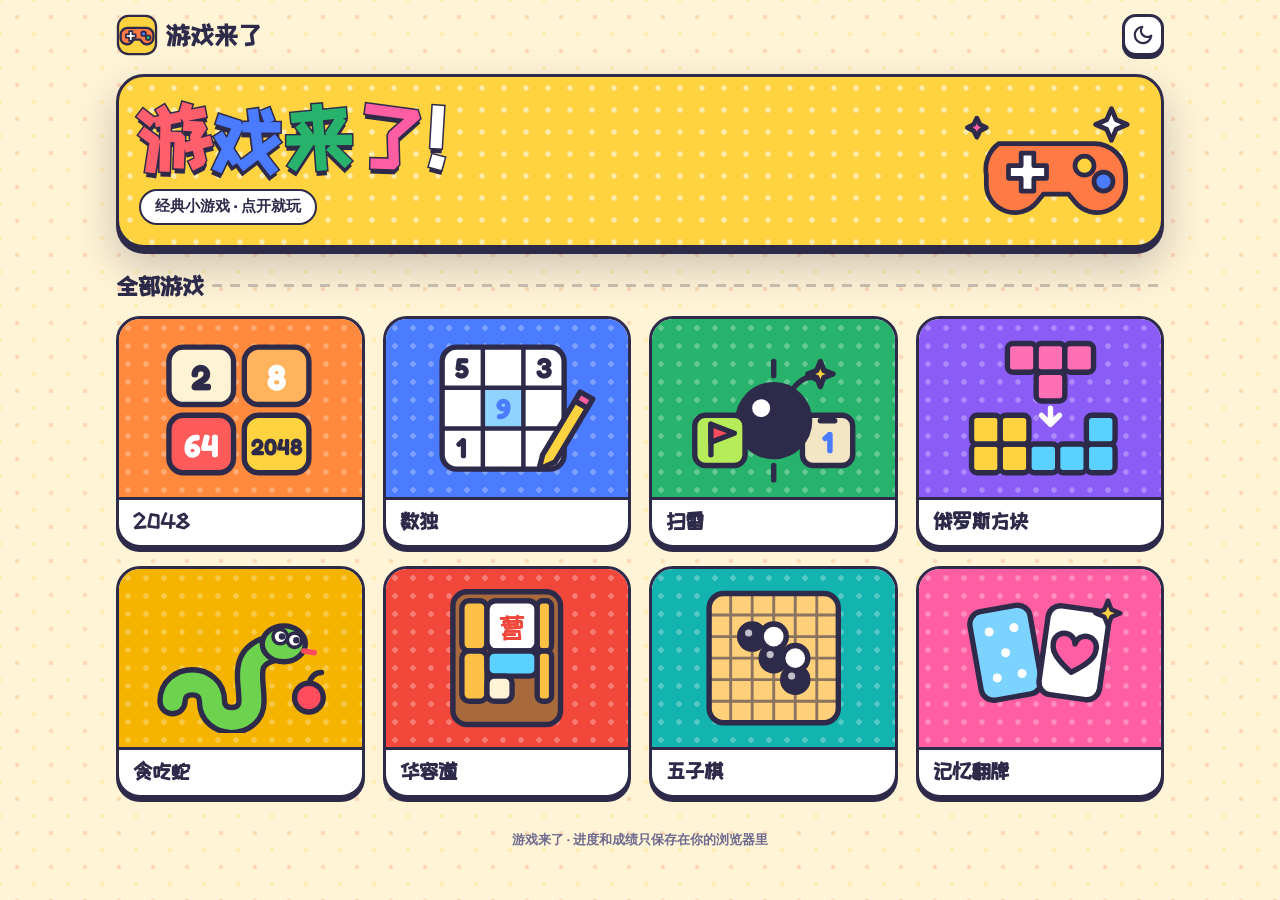
==== commit 726cee10: "Louder redesigned sound effects; settings-sheet components; hide game count on home - Sound chain: h" ====
--- a/index.html
+++ b/index.html
@@ -248,7 +248,7 @@
 
     <section class="hero">
       <h1><span class="c1">游</span><span class="c2">戏</span><span class="c3">来</span><span class="c4">了</span><span class="c5">!</span></h1>
-      <p>8 款经典小游戏 · 点开就玩</p>
+      <p>经典小游戏 · 点开就玩</p>
       <svg class="hero-art" viewBox="0 0 120 90" aria-hidden="true">
         <g stroke="#2d2a4a" stroke-width="3" stroke-linejoin="round" stroke-linecap="round">
           <path d="M24 30h60a20 20 0 0 1 20 20v6a18 18 0 0 1-32 11l-4-5H52l-4 5a18 18 0 0 1-32-11v-6a20 20 0 0 1 8-20z" fill="#ff7a45"/>
--- a/assets/site.css
+++ b/assets/site.css
@@ -50,6 +50,9 @@
 [data-game="klotski"]     { --theme: #f2483c; --theme-2: #ffc145; --theme-soft: #ffe7e1; }
 [data-game="gomoku"]      { --theme: #13b3b0; --theme-2: #ffbf5e; --theme-soft: #def6f4; }
 [data-game="memory"]      { --theme: #ff5fa2; --theme-2: #7cd3ff; --theme-soft: #ffe6f1; }
+
+/* --bg 依赖 body 上的主题色，必须在 body 上重新计算 */
+body { --bg: var(--theme-soft); --accent: var(--theme); --accent-ink: var(--theme-ink); }
 
 /* ---------- 深色（夜间游戏厅） ---------- */
 @media (prefers-color-scheme: dark) {
@@ -455,9 +458,124 @@
   text-align: center;
 }
 
+/* ---------- 新游戏 / 设置弹窗里的选项 ----------
+ * <div class="choices">
+ *   <button class="choice" aria-pressed="true"><span class="choice-icon">🙂</span><span><b>简单</b><small>9×9 · 10 个雷</small></span></button>
+ * </div>
+ */
+.sheet-label {
+  margin: 16px 0 8px;
+  font-size: 13px;
+  font-weight: 700;
+  color: var(--text-dim);
+  letter-spacing: 0.06em;
+}
+.sheet-label:first-child { margin-top: 0; }
+.choices { display: grid; gap: 10px; }
+.choices.cols-2 { grid-template-columns: repeat(2, minmax(0, 1fr)); }
+.choice {
+  display: flex;
+  align-items: center;
+  gap: 12px;
+  width: 100%;
+  min-height: 58px;
+  padding: 10px 14px;
+  border: var(--outline);
+  border-radius: 16px;
+  background: var(--paper);
+  color: var(--text);
+  box-shadow: var(--pop-sm);
+  text-align: left;
+  cursor: pointer;
+  transition: transform .08s ease, box-shadow .08s ease;
+}
+.choice:active { transform: translateY(3px); box-shadow: 0 0 0 var(--ink); }
+.choice:focus-visible { outline: 3px solid var(--theme); outline-offset: 3px; }
+.choice-icon {
+  flex: none;
+  display: grid;
+  place-items: center;
+  width: 38px;
+  height: 38px;
+  border: 2.5px solid var(--ink);
+  border-radius: 12px;
+  background: var(--theme-soft);
+  color: #2d2a4a;
+  font-size: 19px;
+}
+.choice b { display: block; font-size: 17px; line-height: 1.25; }
+.choice small { display: block; font-size: 13px; font-weight: 600; color: var(--text-dim); line-height: 1.3; }
+.choice[aria-pressed="true"] { background: var(--theme); color: var(--theme-ink); }
+.choice[aria-pressed="true"] small { color: inherit; opacity: .85; }
+.choice[aria-pressed="true"] .choice-icon { background: #fff; }
+
+/* 开关行：<label class="switch-row"><span>穿墙</span><input type="checkbox" class="switch"></label> */
+.switch-row {
+  display: flex;
+  align-items: center;
+  justify-content: space-between;
+  gap: 12px;
+  padding: 10px 14px;
+  border: var(--outline);
+  border-radius: 16px;
+  background: var(--paper);
+  box-shadow: var(--pop-sm);
+  font-weight: 700;
+  cursor: pointer;
+}
+.switch-row small { display: block; font-size: 13px; font-weight: 600; color: var(--text-dim); }
+.switch {
+  appearance: none;
+  -webkit-appearance: none;
+  flex: none;
+  position: relative;
+  width: 54px;
+  height: 32px;
+  margin: 0;
+  border: var(--outline);
+  border-radius: 999px;
+  background: var(--surface-3);
+  cursor: pointer;
+  transition: background-color .15s ease;
+}
+.switch::after {
+  content: "";
+  position: absolute;
+  top: 2px;
+  left: 2px;
+  width: 22px;
+  height: 22px;
+  border: 2.5px solid var(--ink);
+  border-radius: 50%;
+  background: #fff;
+  transition: transform .18s cubic-bezier(.2, 1.4, .4, 1);
+}
+.switch:checked { background: var(--theme); }
+.switch:checked::after { transform: translateX(22px); }
+.switch:focus-visible { outline: 3px solid var(--theme); outline-offset: 3px; }
+
+.sheet-foot { margin-top: 18px; display: grid; gap: 10px; }
+
+/* 难度小标签（主界面上显示当前难度，点击打开新游戏弹窗） */
+.chip {
+  display: inline-flex;
+  align-items: center;
+  gap: 4px;
+  height: 30px;
+  padding: 0 12px;
+  border: 2.5px solid var(--ink);
+  border-radius: 999px;
+  background: var(--theme-soft);
+  color: #2d2a4a;
+  font-size: 13px;
+  font-weight: 700;
+  white-space: nowrap;
+  cursor: pointer;
+}
+
 @media (max-width: 400px) {
   .stats .btns .btn { padding: 0 10px; }
-  .stats .btns .btn svg { display: none; }
+  .stats .btns .btn:not(.icon-only) svg { display: none; }
 }
 @media (max-width: 380px) {
   .btn { padding: 0 12px; font-size: 15px; }
@@ -466,6 +584,9 @@
   .gbar-title { font-size: 21px; padding: 3px 14px 5px; }
 }
 @media (max-width: 360px) {
+  .gbar .icon-btn { width: 36px; height: 36px; border-radius: 12px; }
+  .gbar { gap: 6px; }
+  .gbar-actions, .gbar > :first-child { gap: 6px; }
   .gbar-title { font-size: 19px; }
   .stats { gap: 6px; }
   .stat { padding: 5px 6px 6px; }
